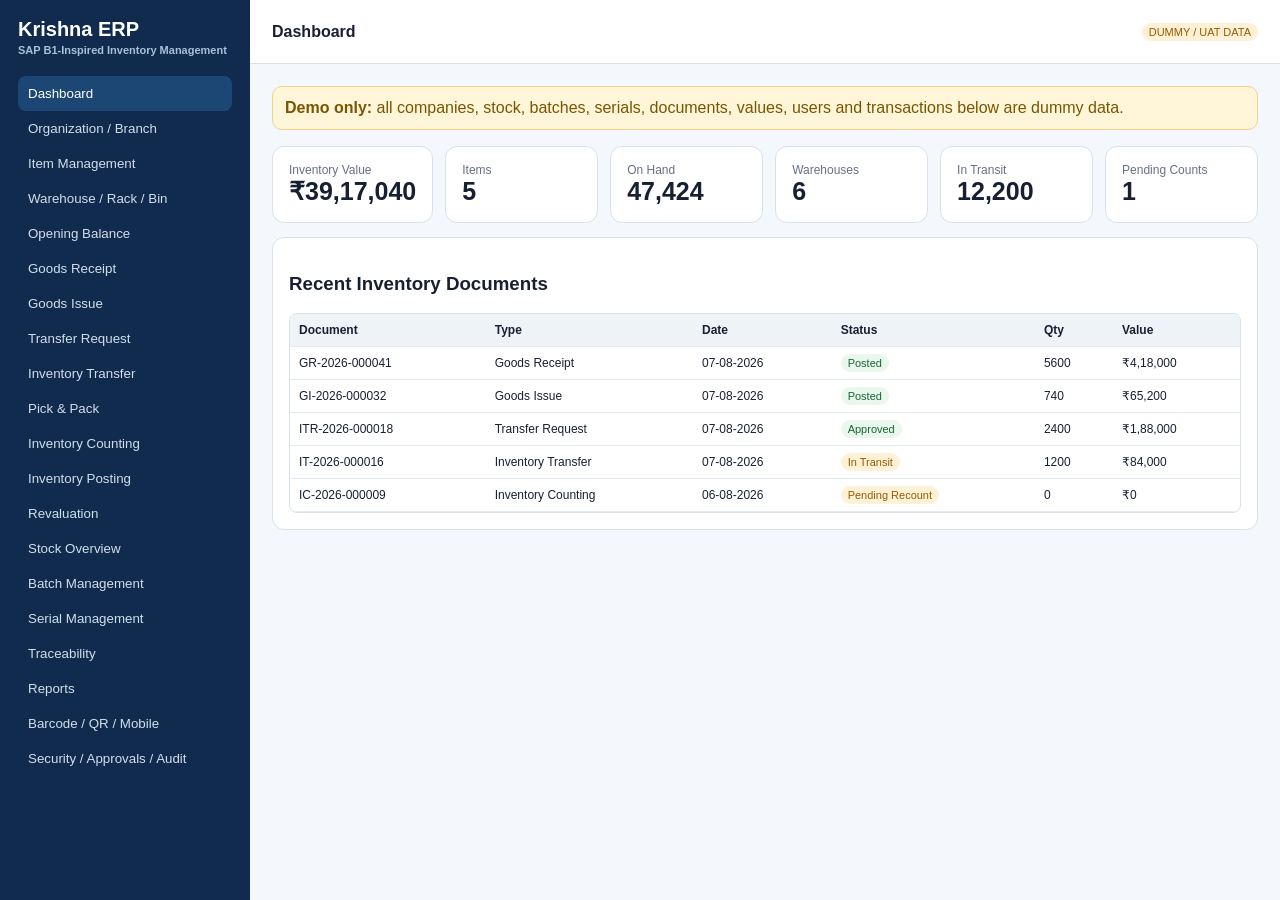
==== index.html @ 085ca4d6 "Add complete dummy inventory management demo" ====
<!doctype html><html lang="en"><head><meta charset="utf-8"><meta name="viewport" content="width=device-width,initial-scale=1"><title>Krishna ERP | Inventory Demo</title><style>body{margin:0;font-family:Segoe UI,Arial;background:#f4f7fb;color:#172033}*{box-sizing:border-box}.app{display:grid;grid-template-columns:250px 1fr;min-height:100vh}.side{background:#102b4d;color:#fff;padding:18px;position:sticky;top:0;height:100vh}.brand{font-size:20px;font-weight:700;margin-bottom:20px}.brand small{display:block;font-size:11px;color:#aac0db;margin-top:3px}.nav button{display:block;width:100%;text-align:left;border:0;background:transparent;color:#d3deeb;padding:10px;border-radius:8px;cursor:pointer}.nav button:hover,.nav button.a{background:#1c4775;color:#fff}.main{min-width:0}.top{height:64px;background:#fff;border-bottom:1px solid #d9e2ec;display:flex;justify-content:space-between;align-items:center;padding:0 22px}.content{padding:22px}.banner{background:#fff6d9;border:1px solid #ecd48b;padding:12px;border-radius:10px;margin-bottom:16px;color:#795500}.grid{display:grid;gap:12px}.k{grid-template-columns:repeat(6,1fr)}.card{background:#fff;border:1px solid #d8e1ec;border-radius:12px;padding:16px}.card b{font-size:25px}.muted{color:#667085;font-size:12px}.two{grid-template-columns:1fr 1fr}.toolbar{display:flex;gap:8px;margin-bottom:12px;flex-wrap:wrap}.btn,input{border:1px solid #ccd7e4;background:#fff;padding:9px 11px;border-radius:8px}.btn{cursor:pointer}.btn.p{background:#245f9d;color:#fff;border-color:#245f9d}table{width:100%;border-collapse:collapse;font-size:12px}th,td{padding:9px;border-bottom:1px solid #e5ebf2;text-align:left}th{background:#eef3f8}.wrap{overflow:auto;border:1px solid #d8e1ec;border-radius:8px}.badge{font-size:11px;padding:3px 7px;border-radius:999px;background:#e9f7ed;color:#166534}.badge.w{background:#fff1d6;color:#9a5a00}.flow{display:flex;gap:7px;align-items:center;flex-wrap:wrap}.flow span{background:#edf3f9;border:1px solid #d6e0ea;padding:7px;border-radius:7px;font-size:12px}.reports{grid-template-columns:repeat(4,1fr)}.toast{display:none;position:fixed;right:18px;bottom:18px;background:#14283f;color:#fff;padding:10px 14px;border-radius:8px}.menu{display:none}@media(max-width:900px){.app{display:block}.side{position:fixed;width:250px;left:-260px;z-index:5;transition:.2s}.side.open{left:0}.menu{display:block}.k{grid-template-columns:repeat(2,1fr)}.two,.reports{grid-template-columns:1fr}.content{padding:12px}}</style></head><body><div class="app"><aside id="side" class="side"><div class="brand">Krishna ERP<small>SAP B1-Inspired Inventory Management</small></div><div id="nav" class="nav"></div></aside><section class="main"><header class="top"><div><button class="btn menu" onclick="side.classList.toggle('open')">☰</button> <strong id="title">Inventory Control Center</strong></div><span class="badge w">DUMMY / UAT DATA</span></header><main class="content"><div class="banner"><b>Demo only:</b> all companies, stock, batches, serials, documents, values, users and transactions below are dummy data.</div><div id="view"></div></main></section></div><div id="toast" class="toast"></div><script>
const D={items:[['RABS0001','ABS Granule Black','RM','KG','Batch',12450,871500],['SPBR0040','EN-5002 Printed Body Red','SFG','PCS','Batch',18500,351500],['SFAT0094','EN-5002 Ready Torch Red','FG','PCS','Serial',9240,1386000],['SGBP0093','EN-5002 Blister Packed Red','FG','PCS','Serial',7160,1288800],['STNR0001','A4 Paper 75 GSM','Stationery','REAM','None',74,19240]],wh:[['BDI-RM','Bidadi RM Warehouse','BDI','RM',182450],['BDI-FG','Bidadi FG Warehouse','BDI','FG',84520],['HLV-RM','Hulivana RM Warehouse','HLV','RM',96300],['TGH-SFG','Taggahalli SFG Warehouse','TGH','SFG',41680],['MDR-FG','Maddur FG Warehouse','MDR','FG',68900],['TRANSIT','Inter-Plant Transit','BDI','TRANSIT',12200]],docs:[['GR-2026-000041','Goods Receipt','07-08-2026','Posted',5600,418000],['GI-2026-000032','Goods Issue','07-08-2026','Posted',740,65200],['ITR-2026-000018','Transfer Request','07-08-2026','Approved',2400,188000],['IT-2026-000016','Inventory Transfer','07-08-2026','In Transit',1200,84000],['IC-2026-000009','Inventory Counting','06-08-2026','Pending Recount',0,0]],batches:[['RABS0001','B-ABS-260801','BDI-RM','A-01-01',5000,'Released'],['RABS0001','B-ABS-260805','BDI-RM','A-01-02',7450,'Released'],['SPBR0040','PB-R-260806','TGH-SFG','S-02-03',18500,'Released']]};
const M=[['dashboard','Dashboard'],['org','Organization / Branch'],['items','Item Management'],['warehouse','Warehouse / Rack / Bin'],['opening','Opening Balance'],['receipt','Goods Receipt'],['issue','Goods Issue'],['itr','Transfer Request'],['transfer','Inventory Transfer'],['pick','Pick & Pack'],['count','Inventory Counting'],['posting','Inventory Posting'],['revalue','Revaluation'],['stock','Stock Overview'],['batch','Batch Management'],['serial','Serial Management'],['trace','Traceability'],['reports','Reports'],['mobile','Barcode / QR / Mobile'],['admin','Security / Approvals / Audit']];let cur='dashboard';
function badge(x){return `<span class="badge ${/Transit|Pending/.test(x)?'w':''}">${x}</span>`}function money(n){return '₹'+Number(n).toLocaleString('en-IN')}function tbl(h,r){return `<div class="wrap"><table><thead><tr>${h.map(x=>`<th>${x}</th>`).join('')}</tr></thead><tbody>${r.map(x=>`<tr>${x.map(y=>`<td>${y}</td>`).join('')}</tr>`).join('')}</tbody></table></div>`}function toast(x){toast=document.getElementById('toast');toast.innerText=x;toast.style.display='block';setTimeout(()=>toast.style.display='none',1800)}function flow(a){return `<div class="flow">${a.map((x,i)=>`${i?'→ ':''}<span>${x}</span>`).join('')}</div>`}
function nav(){nav=document.getElementById('nav');nav.innerHTML=M.map(x=>`<button class="${x[0]==cur?'a':''}" onclick="go('${x[0]}')">${x[1]}</button>`).join('')}function go(x){cur=x;side.classList.remove('open');nav();render()}
function dashboard(){let val=D.items.reduce((a,x)=>a+x[6],0),qty=D.items.reduce((a,x)=>a+x[5],0);return `<div class="grid k">${[['Inventory Value',money(val)],['Items',D.items.length],['On Hand',qty.toLocaleString('en-IN')],['Warehouses',D.wh.length],['In Transit','12,200'],['Pending Counts','1']].map(x=>`<div class="card"><div class="muted">${x[0]}</div><b>${x[1]}</b></div>`).join('')}</div><div class="card" style="margin-top:14px"><h3>Recent Inventory Documents</h3>${tbl(['Document','Type','Date','Status','Qty','Value'],D.docs.map(x=>[x[0],x[1],x[2],badge(x[3]),x[4],money(x[5])]))}</div>`}
function items(){return `<div class="card"><div class="toolbar"><input placeholder="Search item code / name"><button class="btn p" onclick="toast('Dummy item created')">+ New Item</button><button class="btn" onclick="toast('CSV export simulated')">Export</button></div>${tbl(['Code','Item Name','Group','UoM','Tracking','On Hand','Value'],D.items.map(x=>[...x.slice(0,6),money(x[6])]))}</div>`}
function wh(){return `<div class="card">${tbl(['Warehouse','Name','Branch','Type','On Hand'],D.wh)}</div><div class="card" style="margin-top:14px"><h3>Location hierarchy</h3>${flow(['Company','Branch','Warehouse','Zone','Rack','Level','Bin'])}</div>`}
function transaction(name,no){return `<div class="card"><h3>${name} — Dummy Document</h3><div class="toolbar"><input value="${no}" disabled><input value="07-08-2026"><button class="btn">Save Draft</button><button class="btn">Submit</button><button class="btn p" onclick="toast('Posting simulated; no real stock changed')">Post Dummy</button></div>${tbl(['Item','Description','Warehouse','Qty','Tracking'],D.items.slice(0,3).map(x=>[x[0],x[1],'BDI-RM',Math.min(x[5],500),x[4]]))}</div><div class="card" style="margin-top:14px"><h3>Posting control</h3>${flow(['Validate','Approve','Allocate Bin/Batch/Serial','Lock & Recheck','Ledger','Balances','Audit'])}</div>`}
function render(){let name=M.find(x=>x[0]==cur)[1];title.innerText=name;let v='';if(cur=='dashboard')v=dashboard();else if(cur=='items')v=items();else if(cur=='warehouse')v=wh();else if(cur=='org')v=`<div class="card">${tbl(['Code','Branch / Company','Status'],[['GEP-DEMO','Geaan Electronics Demo Pvt Ltd',badge('Active')],['BDI','Bidadi Main Plant',badge('Active')],['HLV','Hulivana Plant',badge('Active')],['TGH','Taggahalli Plant',badge('Active')],['MDR','Maddur New Plant',badge('Active')]])}</div>`;else if(cur=='batch')v=`<div class="card">${tbl(['Item','Batch','Warehouse','Bin','Qty','Status'],D.batches.map(x=>[...x.slice(0,5),badge(x[5])]))}</div>`;else if(cur=='serial')v=`<div class="card">${tbl(['Serial','Item','Warehouse','Bin','Status'],Array.from({length:10},(_,i)=>['EN5002R-'+(26080001+i),'SFAT0094',i<7?'BDI-FG':'MDR-FG','F-01-01',badge('Available')]))}</div>`;else if(cur=='stock')v=dashboard();else if(cur=='trace')v=`<div class="card"><h3>Forward / Reverse Traceability</h3>${flow(['GR-2026-000041','Batch B-ABS-260801','BDI-RM / A-01-01','GI-2026-000032','IT-2026-000016'])}</div>`;else if(cur=='pick')v=`<div class="card"><h3>Barcode picking</h3>${flow(['Scan Bin','Scan Item','Scan Batch/Serial','Enter Qty','Validate','Picked'])}</div>`;else if(cur=='count')v=`<div class="card">${tbl(['Count','Warehouse','System','Counted','Variance','Status'],[['IC-2026-000009','MDR-FG',28120,28096,-24,badge('Pending Recount')],['IC-2026-000008','BDI-RM',48620,48620,0,badge('Completed')]])}</div>`;else if(cur=='reports')v=`<div class="grid reports">${['Inventory Status','Movement','Audit','Valuation','Batch','Serial','Bin Content','Stock Aging','Slow Moving','Low Stock','Transfer','Count Variance'].map(x=>`<div class="card" onclick="toast('${x} opened')"><b style="font-size:15px">${x}</b><div class="muted">Filter • Excel • PDF • Print • Drill-down</div></div>`).join('')}</div>`;else if(cur=='mobile')v=`<div class="card"><h3>Mobile scan flow</h3>${flow(['Scan Bin','Scan Item','Scan Batch/Serial','Qty','Confirm'])}</div>`;else if(cur=='admin')v=`<div class="card">${tbl(['User','Role','Branch','Access'],[['Demo Administrator','SUPER_ADMIN','All','All'],['Bidadi Store User','STORE_USER','BDI','BDI-RM / BDI-FG'],['Management Viewer','VIEWER','All','Read Only']])}</div>`;else {let map={opening:['Opening Balance','OB-2026-000003'],receipt:['Goods Receipt','GR-2026-000042'],issue:['Goods Issue','GI-2026-000033'],itr:['Transfer Request','ITR-2026-000019'],transfer:['Inventory Transfer','IT-2026-000017'],posting:['Inventory Posting','IP-2026-000007'],revalue:['Inventory Revaluation','IR-2026-000005']};v=transaction(...map[cur])}view.innerHTML=v}nav();render();
</script></body></html>
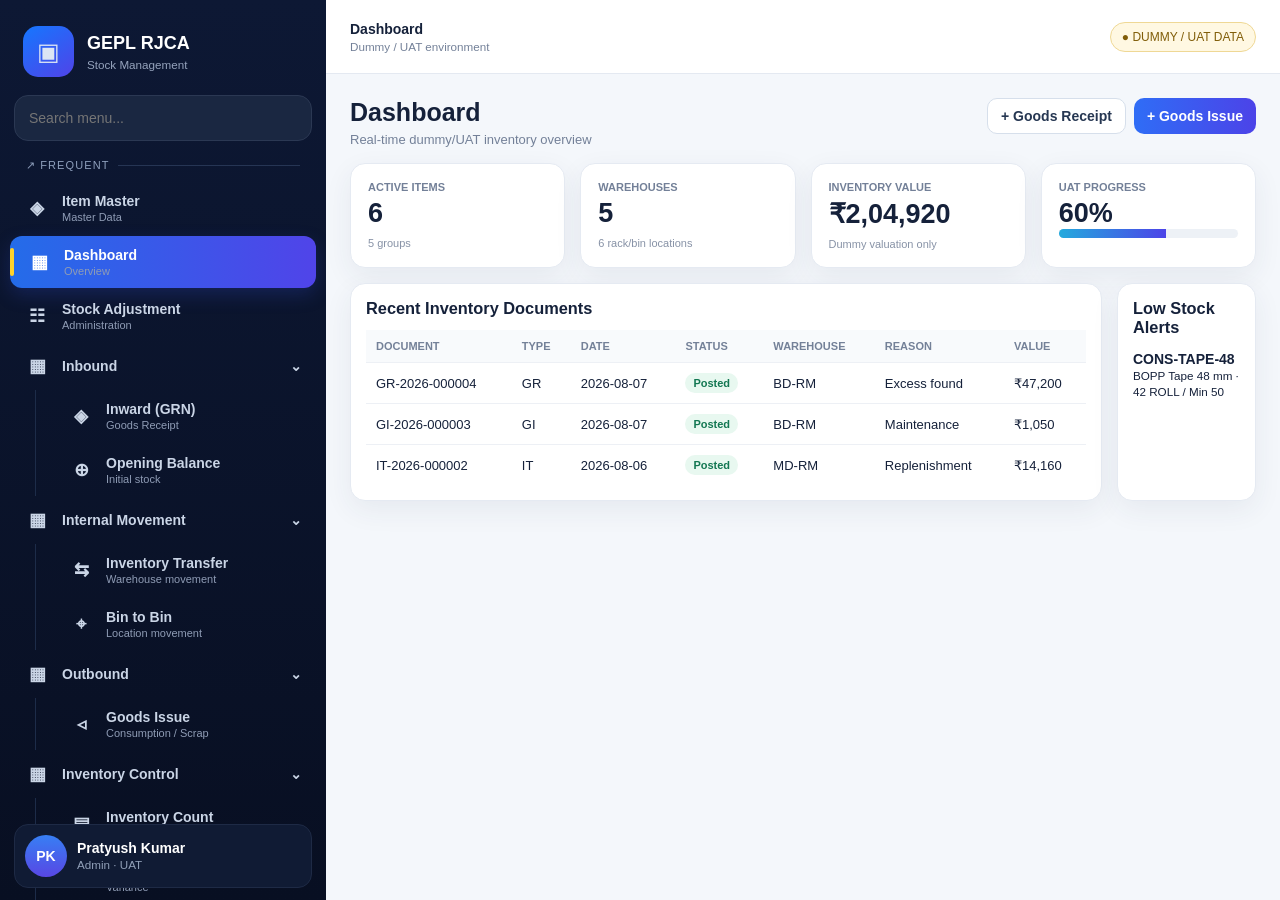
==== commit e8747122: "Build fully interactive GEPL RJCA inventory UAT app" ====
--- a/index.html
+++ b/index.html
@@ -1,11 +1,22 @@
-<!doctype html><html lang="en"><head><meta charset="utf-8"><meta name="viewport" content="width=device-width,initial-scale=1"><title>Krishna ERP | Inventory Demo</title><style>body{margin:0;font-family:Segoe UI,Arial;background:#f4f7fb;color:#172033}*{box-sizing:border-box}.app{display:grid;grid-template-columns:250px 1fr;min-height:100vh}.side{background:#102b4d;color:#fff;padding:18px;position:sticky;top:0;height:100vh}.brand{font-size:20px;font-weight:700;margin-bottom:20px}.brand small{display:block;font-size:11px;color:#aac0db;margin-top:3px}.nav button{display:block;width:100%;text-align:left;border:0;background:transparent;color:#d3deeb;padding:10px;border-radius:8px;cursor:pointer}.nav button:hover,.nav button.a{background:#1c4775;color:#fff}.main{min-width:0}.top{height:64px;background:#fff;border-bottom:1px solid #d9e2ec;display:flex;justify-content:space-between;align-items:center;padding:0 22px}.content{padding:22px}.banner{background:#fff6d9;border:1px solid #ecd48b;padding:12px;border-radius:10px;margin-bottom:16px;color:#795500}.grid{display:grid;gap:12px}.k{grid-template-columns:repeat(6,1fr)}.card{background:#fff;border:1px solid #d8e1ec;border-radius:12px;padding:16px}.card b{font-size:25px}.muted{color:#667085;font-size:12px}.two{grid-template-columns:1fr 1fr}.toolbar{display:flex;gap:8px;margin-bottom:12px;flex-wrap:wrap}.btn,input{border:1px solid #ccd7e4;background:#fff;padding:9px 11px;border-radius:8px}.btn{cursor:pointer}.btn.p{background:#245f9d;color:#fff;border-color:#245f9d}table{width:100%;border-collapse:collapse;font-size:12px}th,td{padding:9px;border-bottom:1px solid #e5ebf2;text-align:left}th{background:#eef3f8}.wrap{overflow:auto;border:1px solid #d8e1ec;border-radius:8px}.badge{font-size:11px;padding:3px 7px;border-radius:999px;background:#e9f7ed;color:#166534}.badge.w{background:#fff1d6;color:#9a5a00}.flow{display:flex;gap:7px;align-items:center;flex-wrap:wrap}.flow span{background:#edf3f9;border:1px solid #d6e0ea;padding:7px;border-radius:7px;font-size:12px}.reports{grid-template-columns:repeat(4,1fr)}.toast{display:none;position:fixed;right:18px;bottom:18px;background:#14283f;color:#fff;padding:10px 14px;border-radius:8px}.menu{display:none}@media(max-width:900px){.app{display:block}.side{position:fixed;width:250px;left:-260px;z-index:5;transition:.2s}.side.open{left:0}.menu{display:block}.k{grid-template-columns:repeat(2,1fr)}.two,.reports{grid-template-columns:1fr}.content{padding:12px}}</style></head><body><div class="app"><aside id="side" class="side"><div class="brand">Krishna ERP<small>SAP B1-Inspired Inventory Management</small></div><div id="nav" class="nav"></div></aside><section class="main"><header class="top"><div><button class="btn menu" onclick="side.classList.toggle('open')">☰</button> <strong id="title">Inventory Control Center</strong></div><span class="badge w">DUMMY / UAT DATA</span></header><main class="content"><div class="banner"><b>Demo only:</b> all companies, stock, batches, serials, documents, values, users and transactions below are dummy data.</div><div id="view"></div></main></section></div><div id="toast" class="toast"></div><script>
-const D={items:[['RABS0001','ABS Granule Black','RM','KG','Batch',12450,871500],['SPBR0040','EN-5002 Printed Body Red','SFG','PCS','Batch',18500,351500],['SFAT0094','EN-5002 Ready Torch Red','FG','PCS','Serial',9240,1386000],['SGBP0093','EN-5002 Blister Packed Red','FG','PCS','Serial',7160,1288800],['STNR0001','A4 Paper 75 GSM','Stationery','REAM','None',74,19240]],wh:[['BDI-RM','Bidadi RM Warehouse','BDI','RM',182450],['BDI-FG','Bidadi FG Warehouse','BDI','FG',84520],['HLV-RM','Hulivana RM Warehouse','HLV','RM',96300],['TGH-SFG','Taggahalli SFG Warehouse','TGH','SFG',41680],['MDR-FG','Maddur FG Warehouse','MDR','FG',68900],['TRANSIT','Inter-Plant Transit','BDI','TRANSIT',12200]],docs:[['GR-2026-000041','Goods Receipt','07-08-2026','Posted',5600,418000],['GI-2026-000032','Goods Issue','07-08-2026','Posted',740,65200],['ITR-2026-000018','Transfer Request','07-08-2026','Approved',2400,188000],['IT-2026-000016','Inventory Transfer','07-08-2026','In Transit',1200,84000],['IC-2026-000009','Inventory Counting','06-08-2026','Pending Recount',0,0]],batches:[['RABS0001','B-ABS-260801','BDI-RM','A-01-01',5000,'Released'],['RABS0001','B-ABS-260805','BDI-RM','A-01-02',7450,'Released'],['SPBR0040','PB-R-260806','TGH-SFG','S-02-03',18500,'Released']]};
-const M=[['dashboard','Dashboard'],['org','Organization / Branch'],['items','Item Management'],['warehouse','Warehouse / Rack / Bin'],['opening','Opening Balance'],['receipt','Goods Receipt'],['issue','Goods Issue'],['itr','Transfer Request'],['transfer','Inventory Transfer'],['pick','Pick & Pack'],['count','Inventory Counting'],['posting','Inventory Posting'],['revalue','Revaluation'],['stock','Stock Overview'],['batch','Batch Management'],['serial','Serial Management'],['trace','Traceability'],['reports','Reports'],['mobile','Barcode / QR / Mobile'],['admin','Security / Approvals / Audit']];let cur='dashboard';
-function badge(x){return `<span class="badge ${/Transit|Pending/.test(x)?'w':''}">${x}</span>`}function money(n){return '₹'+Number(n).toLocaleString('en-IN')}function tbl(h,r){return `<div class="wrap"><table><thead><tr>${h.map(x=>`<th>${x}</th>`).join('')}</tr></thead><tbody>${r.map(x=>`<tr>${x.map(y=>`<td>${y}</td>`).join('')}</tr>`).join('')}</tbody></table></div>`}function toast(x){toast=document.getElementById('toast');toast.innerText=x;toast.style.display='block';setTimeout(()=>toast.style.display='none',1800)}function flow(a){return `<div class="flow">${a.map((x,i)=>`${i?'→ ':''}<span>${x}</span>`).join('')}</div>`}
-function nav(){nav=document.getElementById('nav');nav.innerHTML=M.map(x=>`<button class="${x[0]==cur?'a':''}" onclick="go('${x[0]}')">${x[1]}</button>`).join('')}function go(x){cur=x;side.classList.remove('open');nav();render()}
-function dashboard(){let val=D.items.reduce((a,x)=>a+x[6],0),qty=D.items.reduce((a,x)=>a+x[5],0);return `<div class="grid k">${[['Inventory Value',money(val)],['Items',D.items.length],['On Hand',qty.toLocaleString('en-IN')],['Warehouses',D.wh.length],['In Transit','12,200'],['Pending Counts','1']].map(x=>`<div class="card"><div class="muted">${x[0]}</div><b>${x[1]}</b></div>`).join('')}</div><div class="card" style="margin-top:14px"><h3>Recent Inventory Documents</h3>${tbl(['Document','Type','Date','Status','Qty','Value'],D.docs.map(x=>[x[0],x[1],x[2],badge(x[3]),x[4],money(x[5])]))}</div>`}
-function items(){return `<div class="card"><div class="toolbar"><input placeholder="Search item code / name"><button class="btn p" onclick="toast('Dummy item created')">+ New Item</button><button class="btn" onclick="toast('CSV export simulated')">Export</button></div>${tbl(['Code','Item Name','Group','UoM','Tracking','On Hand','Value'],D.items.map(x=>[...x.slice(0,6),money(x[6])]))}</div>`}
-function wh(){return `<div class="card">${tbl(['Warehouse','Name','Branch','Type','On Hand'],D.wh)}</div><div class="card" style="margin-top:14px"><h3>Location hierarchy</h3>${flow(['Company','Branch','Warehouse','Zone','Rack','Level','Bin'])}</div>`}
-function transaction(name,no){return `<div class="card"><h3>${name} — Dummy Document</h3><div class="toolbar"><input value="${no}" disabled><input value="07-08-2026"><button class="btn">Save Draft</button><button class="btn">Submit</button><button class="btn p" onclick="toast('Posting simulated; no real stock changed')">Post Dummy</button></div>${tbl(['Item','Description','Warehouse','Qty','Tracking'],D.items.slice(0,3).map(x=>[x[0],x[1],'BDI-RM',Math.min(x[5],500),x[4]]))}</div><div class="card" style="margin-top:14px"><h3>Posting control</h3>${flow(['Validate','Approve','Allocate Bin/Batch/Serial','Lock & Recheck','Ledger','Balances','Audit'])}</div>`}
-function render(){let name=M.find(x=>x[0]==cur)[1];title.innerText=name;let v='';if(cur=='dashboard')v=dashboard();else if(cur=='items')v=items();else if(cur=='warehouse')v=wh();else if(cur=='org')v=`<div class="card">${tbl(['Code','Branch / Company','Status'],[['GEP-DEMO','Geaan Electronics Demo Pvt Ltd',badge('Active')],['BDI','Bidadi Main Plant',badge('Active')],['HLV','Hulivana Plant',badge('Active')],['TGH','Taggahalli Plant',badge('Active')],['MDR','Maddur New Plant',badge('Active')]])}</div>`;else if(cur=='batch')v=`<div class="card">${tbl(['Item','Batch','Warehouse','Bin','Qty','Status'],D.batches.map(x=>[...x.slice(0,5),badge(x[5])]))}</div>`;else if(cur=='serial')v=`<div class="card">${tbl(['Serial','Item','Warehouse','Bin','Status'],Array.from({length:10},(_,i)=>['EN5002R-'+(26080001+i),'SFAT0094',i<7?'BDI-FG':'MDR-FG','F-01-01',badge('Available')]))}</div>`;else if(cur=='stock')v=dashboard();else if(cur=='trace')v=`<div class="card"><h3>Forward / Reverse Traceability</h3>${flow(['GR-2026-000041','Batch B-ABS-260801','BDI-RM / A-01-01','GI-2026-000032','IT-2026-000016'])}</div>`;else if(cur=='pick')v=`<div class="card"><h3>Barcode picking</h3>${flow(['Scan Bin','Scan Item','Scan Batch/Serial','Enter Qty','Validate','Picked'])}</div>`;else if(cur=='count')v=`<div class="card">${tbl(['Count','Warehouse','System','Counted','Variance','Status'],[['IC-2026-000009','MDR-FG',28120,28096,-24,badge('Pending Recount')],['IC-2026-000008','BDI-RM',48620,48620,0,badge('Completed')]])}</div>`;else if(cur=='reports')v=`<div class="grid reports">${['Inventory Status','Movement','Audit','Valuation','Batch','Serial','Bin Content','Stock Aging','Slow Moving','Low Stock','Transfer','Count Variance'].map(x=>`<div class="card" onclick="toast('${x} opened')"><b style="font-size:15px">${x}</b><div class="muted">Filter • Excel • PDF • Print • Drill-down</div></div>`).join('')}</div>`;else if(cur=='mobile')v=`<div class="card"><h3>Mobile scan flow</h3>${flow(['Scan Bin','Scan Item','Scan Batch/Serial','Qty','Confirm'])}</div>`;else if(cur=='admin')v=`<div class="card">${tbl(['User','Role','Branch','Access'],[['Demo Administrator','SUPER_ADMIN','All','All'],['Bidadi Store User','STORE_USER','BDI','BDI-RM / BDI-FG'],['Management Viewer','VIEWER','All','Read Only']])}</div>`;else {let map={opening:['Opening Balance','OB-2026-000003'],receipt:['Goods Receipt','GR-2026-000042'],issue:['Goods Issue','GI-2026-000033'],itr:['Transfer Request','ITR-2026-000019'],transfer:['Inventory Transfer','IT-2026-000017'],posting:['Inventory Posting','IP-2026-000007'],revalue:['Inventory Revaluation','IR-2026-000005']};v=transaction(...map[cur])}view.innerHTML=v}nav();render();
+<!doctype html><html><head><meta charset="utf-8"><meta name="viewport" content="width=device-width,initial-scale=1"><title>GEPL RJCA Inventory UAT</title><style>
+:root{--n:#0c1630;--n2:#121f3f;--b:#2f6df6;--i:#4c43e8;--bg:#f4f7fb;--line:#e4e9f1;--mut:#738098;--ink:#15213a}*{box-sizing:border-box}body{margin:0;font:14px Inter,Segoe UI,Arial;background:var(--bg);color:var(--ink)}button,input,select{font:inherit}.app{display:grid;grid-template-columns:326px 1fr;min-height:100vh}.side{height:100vh;position:sticky;top:0;background:linear-gradient(#0d1834,#080f22);color:#dce5f4;display:flex;flex-direction:column;overflow:hidden}.brand{display:flex;gap:13px;align-items:center;padding:26px 23px 18px}.logo{width:51px;height:51px;border-radius:15px;background:linear-gradient(145deg,#1577ff,#5043e8);display:grid;place-items:center;font-size:24px}.brand b{font-size:18px;color:#fff}.brand small{display:block;color:#95a3bc;margin-top:4px}.search{padding:0 14px 10px}.search input{width:100%;padding:14px;border-radius:14px;border:1px solid #2b3853;background:#1a2741;color:#fff;outline:0}.scroll{overflow:auto;padding:0 10px 96px}.st{font-size:11px;letter-spacing:.1em;text-transform:uppercase;color:#8fa0bd;padding:8px 16px;display:flex;gap:8px;align-items:center}.st:after{content:"";height:1px;background:#263554;flex:1}.nav,.gh{border:0;background:transparent;color:#cad5e6;width:100%;display:flex;align-items:center;gap:12px;padding:11px 14px;border-radius:12px;text-align:left;font-weight:700;margin:2px 0}.nav:hover,.gh:hover{background:#142443;color:#fff}.nav .ic,.gh .ic{width:26px;text-align:center;font-size:18px}.nav small{display:block;font-size:11px;color:#8f9cb5;font-weight:500;margin-top:2px}.nav.on{color:#fff;background:linear-gradient(90deg,#246ce9,#5044e9);box-shadow:0 7px 18px #263ca355}.nav.on:before{content:"";width:4px;height:28px;background:#ffd32a;border-radius:4px;margin-left:-14px}.gh .ch{margin-left:auto}.sub{margin-left:25px;padding-left:18px;border-left:1px solid #1d2c49}.sub.hide{display:none}.user{position:absolute;bottom:12px;left:14px;right:14px;background:#101b34;border:1px solid #1e2a45;border-radius:14px;padding:10px;display:flex;gap:10px;align-items:center}.av{width:42px;height:42px;border-radius:50%;display:grid;place-items:center;background:linear-gradient(#377ff4,#5847e4);color:#fff;font-weight:800}.user b{display:block;color:#fff}.user small{color:#91a0b8}.main{min-width:0}.top{height:74px;background:#fff;border-bottom:1px solid var(--line);display:flex;align-items:center;padding:0 24px;position:sticky;top:0;z-index:10}.crumb{font-weight:800}.crumb small{display:block;color:var(--mut);font-weight:500;margin-top:3px}.tag{margin-left:auto;border:1px solid #efd895;background:#fff8e2;color:#805d08;border-radius:999px;padding:7px 11px;font-size:12px}.ham{display:none;margin-right:10px}.page{padding:24px;max-width:1550px;margin:auto}.head{display:flex;align-items:flex-start;gap:12px;margin-bottom:16px}.head h2{margin:0;font-size:25px}.head p{margin:5px 0 0;color:var(--mut);font-size:13px}.acts{margin-left:auto;display:flex;gap:8px;flex-wrap:wrap}.btn{border:1px solid #d6dfeb;background:#fff;color:#263752;border-radius:10px;padding:9px 13px;font-weight:700;cursor:pointer}.btn.p{border:0;color:#fff;background:linear-gradient(90deg,var(--b),var(--i))}.btn.bad{color:#a73535;background:#fff3f3;border-color:#f0c4c4}.grid{display:grid;gap:15px}.kpis{grid-template-columns:repeat(4,1fr)}.two{grid-template-columns:1.4fr 1fr}.card{background:#fff;border:1px solid #e5eaf2;border-radius:15px;box-shadow:0 9px 28px #25375412}.kpi{padding:17px}.lab{color:var(--mut);font-size:11px;font-weight:800}.val{font-size:27px;font-weight:900;margin-top:5px}.foot{color:#8792a6;font-size:11px;margin-top:8px}.ct{padding:15px}.ct h3{margin:0 0 12px}.bar{height:9px;background:#edf1f6;border-radius:99px;overflow:hidden}.bar i{display:block;height:100%;background:linear-gradient(90deg,#24aadd,#4c44e8)}.tb{overflow:auto}.tb table{width:100%;min-width:720px;border-collapse:collapse}.tb th{background:#f8fafc;color:#748198;font-size:11px;text-transform:uppercase;text-align:left;padding:10px}.tb td{border-top:1px solid #edf0f5;padding:10px;font-size:13px}.badge{display:inline-block;padding:4px 8px;border-radius:999px;font-size:11px;font-weight:800;background:#edf2f8;color:#53617a}.g{background:#e8f8f0;color:#137752}.r{background:#ffeded;color:#b63c3c}.a{background:#fff4d8;color:#8b650d}.toolbar{display:flex;gap:8px;flex-wrap:wrap;margin-bottom:12px}.toolbar input,.toolbar select,.fld input,.fld select{border:1px solid #d8e0eb;border-radius:9px;padding:9px 10px;background:#fff;outline:0}.toolbar .grow{flex:1;min-width:220px}.modalbg{position:fixed;inset:0;background:#050b18aa;z-index:50;display:grid;place-items:center;padding:18px}.modal{width:min(870px,100%);max-height:92vh;overflow:auto;background:#fff;border-radius:17px}.mh,.mf{display:flex;align-items:center;padding:16px 18px;border-bottom:1px solid var(--line)}.mh h3{margin:0}.mh button{margin-left:auto}.mb{padding:18px}.mf{border-top:1px solid var(--line);border-bottom:0;justify-content:flex-end;gap:8px}.fg{display:grid;grid-template-columns:1fr 1fr;gap:12px}.fld{display:flex;flex-direction:column;gap:5px}.fld.full{grid-column:1/-1}.fld label{font-size:12px;font-weight:800;color:#526078}.lines{margin-top:14px}.ln{display:grid;grid-template-columns:2fr 1fr 1fr 1fr auto;gap:7px;margin:7px 0}.ln input,.ln select{width:100%;border:1px solid #d8e0eb;border-radius:8px;padding:8px}.notice{background:#f4f7ff;border:1px solid #dbe5ff;color:#435f94;border-radius:10px;padding:10px;margin-bottom:12px;font-size:12px}.toast{position:fixed;right:18px;top:86px;background:#14233e;color:#fff;padding:10px 13px;border-radius:10px;z-index:80;display:none}.mono{font-family:ui-monospace,monospace}.pos{color:#087b54;font-weight:800}.neg{color:#c24040;font-weight:800}.empty{text-align:center;color:var(--mut);padding:30px}.overlay{display:none}@media(max-width:850px){.app{display:block}.side{position:fixed;left:-330px;width:310px;z-index:40;transition:.2s}.side.open{left:0}.overlay.show{display:block;position:fixed;inset:0;background:#0006;z-index:35}.ham{display:inline-block}.page{padding:16px 12px}.kpis,.two{grid-template-columns:1fr}.head{flex-wrap:wrap}.acts{margin-left:0;width:100%}.fg{grid-template-columns:1fr}.fld.full{grid-column:auto}.ln{grid-template-columns:1fr 1fr}.ln>*:first-child{grid-column:1/-1}}
+</style></head><body><div id="ov" class="overlay"></div><div class="app"><aside id="side" class="side"><div class="brand"><div class="logo">▣</div><div><b>GEPL RJCA</b><small>Stock Management</small></div></div><div class="search"><input id="ms" placeholder="Search menu..."></div><div id="nav" class="scroll"></div><div class="user"><div class="av">PK</div><div><b>Pratyush Kumar</b><small>Admin · UAT</small></div></div></aside><main class="main"><div class="top"><button id="ham" class="btn ham">☰</button><div id="crumb" class="crumb"></div><span class="tag">● DUMMY / UAT DATA</span></div><div id="page" class="page"></div></main></div><div id="mr"></div><div id="toast" class="toast"></div><script>
+const $=s=>document.querySelector(s),$$=s=>[...document.querySelectorAll(s)],K='gepl_ims_compact_v4',clone=x=>JSON.parse(JSON.stringify(x)),id=p=>p+'-'+Date.now().toString(36),fmt=n=>Number(n||0).toLocaleString('en-IN',{maximumFractionDigits:2}),cash=n=>'₹'+Number(n||0).toLocaleString('en-IN',{maximumFractionDigits:2}),day=()=>new Date().toISOString().slice(0,10);
+const seed={seq:{GR:4,GI:3,IT:2,IC:1,IP:1},items:[['I1','RM-ABS-BLK','ABS Granule Black','Raw Material','KG','BATCH',100],['I2','RM-PCB-001','PCB Assembly EN-5002','Raw Material','PCS','BATCH',250],['I3','SFG-BODY-RED','EN-5002 Body Red','Semi Finished','PCS','NONE',300],['I4','FG-TORCH-RED','EN-5002 Ready Torch Red','Finished Goods','PCS','SERIAL',200],['I5','PACK-BLISTER','EN-5002 Blister Pack Red','Packing Material','PCS','NONE',500],['I6','CONS-TAPE-48','BOPP Tape 48 mm','Consumable','ROLL','NONE',50]],wh:[['W1','BD-RM','Bidadi RM Warehouse','Bidadi'],['W2','BD-FG','Bidadi FG Warehouse','Bidadi'],['W3','MD-RM','Maddur RM Warehouse','Maddur'],['W4','TG-SFG','Taggahalli SFG Warehouse','Taggahalli'],['W5','HL-WIP','Hulivana WIP Warehouse','Hulivana']],bins:[['B1','W1','BD-RM-A-R01-L1-B01'],['B2','W1','BD-RM-A-R01-L1-B02'],['B3','W2','BD-FG-FG-R01-L1-B01'],['B4','W3','MD-RM-A-R01-L1-B01'],['B5','W4','TG-SFG-SFG-R01-L1-B01'],['B6','W5','HL-WIP-WIP-R01-L1-B01']],stock:[['I1','W1','B1',420,118],['I1','W3','B4',180,120],['I2','W1','B2',640,68],['I3','W4','B5',780,21.5],['I4','W2','B3',360,182],['I5','W1','B2',1200,4.7],['I6','W1','B1',42,55]],docs:[['GR-2026-000004','GR','2026-08-07','Posted','W1','Excess found',47200],['GI-2026-000003','GI','2026-08-07','Posted','W1','Maintenance',1050],['IT-2026-000002','IT','2026-08-06','Posted','W3','Replenishment',14160]],ledger:[['2026-08-07T09:20:00','GR-2026-000004','GR','I1','W1','B1',400,118],['2026-08-07T11:10:00','GI-2026-000003','GI','I6','W1','B1',-5,55]],counts:[],audit:[['2026-08-07T11:10:00','POST','Goods Issue','GI-2026-000003','Pratyush Kumar'],['2026-08-07T09:20:00','POST','Goods Receipt','GR-2026-000004','Pratyush Kumar']],uat:Array.from({length:100},(_,i)=>['UAT-'+String(i+1).padStart(3,'0'),['Item','Bin','Opening','GR','GI','Transfer','Batch','Serial','Count','Posting'][i%10],i<60?'Pass':i<66?'Fail':'Not Run'])};
+let d=JSON.parse(localStorage.getItem(K)||'null')||clone(seed),route=location.hash.slice(1)||'dash';const save=()=>localStorage.setItem(K,JSON.stringify(d)),it=x=>{let a=d.items.find(i=>i[0]==x);return a||[x,x,'Unknown','','','','']},wh=x=>{let a=d.wh.find(w=>w[0]==x);return a||[x,x,'Unknown','']},bn=x=>{let a=d.bins.find(b=>b[0]==x);return a||[x,'',x||'—']},qty=(i,w,b)=>d.stock.filter(s=>(!i||s[0]==i)&&(!w||s[1]==w)&&(!b||s[2]==b)).reduce((a,s)=>a+s[3],0),value=()=>d.stock.reduce((a,s)=>a+s[3]*s[4],0);
+const N=[['Frequent',1,[['items','◈','Item Master','Master Data'],['dash','▦','Dashboard','Overview'],['adjust','☷','Stock Adjustment','Administration']]],['Inbound',0,[['gr','◈','Inward (GRN)','Goods Receipt'],['opening','⊕','Opening Balance','Initial stock']]],['Internal Movement',0,[['transfer','⇆','Inventory Transfer','Warehouse movement'],['bin','⌖','Bin to Bin','Location movement']]],['Outbound',0,[['gi','◃','Goods Issue','Consumption / Scrap']]],['Inventory Control',0,[['count','▤','Inventory Count','Physical stock'],['posting','✓','Inventory Posting','Variance']]],['Tracking',0,[['stock','▤','Stock Overview','On hand'],['ledger','≡','Stock Ledger','Audit trail']]],['Master Data',0,[['warehouse','▣','Warehouse / Rack / Bin','Locations'],['items','◈','Item Master','Items']]],['Reports',0,[['reports','⌁','Reports','Operational'],['uat','✓','100 UAT Register','Go-live gate']]],['Administration',0,[['audit','◌','Audit Trail','User actions'],['settings','⚙','Settings','Demo controls']]]];
+function nav(){let h='';N.forEach((g,n)=>{if(g[1]){h+=`<div class="st">↗ ${g[0]}</div>`+g[2].map(ni).join('')}else h+=`<button class="gh" data-g="${n}"><span class="ic">▦</span>${g[0]}<span class="ch">⌄</span></button><div class="sub" data-s="${n}">${g[2].map(ni).join('')}</div>`});$('#nav').innerHTML=h;$$('.nav').forEach(b=>b.onclick=()=>go(b.dataset.r));$$('.gh').forEach(b=>b.onclick=()=>document.querySelector(`[data-s="${b.dataset.g}"]`).classList.toggle('hide'))}function ni(x){return `<button class="nav ${route==x[0]?'on':''}" data-r="${x[0]}" data-q="${(x[2]+' '+x[3]).toLowerCase()}"><span class="ic">${x[1]}</span><span><b>${x[2]}</b><small>${x[3]}</small></span></button>`}function go(r){route=r;location.hash=r;side.classList.remove('open');ov.classList.remove('show');nav();render()}window.onhashchange=()=>{route=location.hash.slice(1)||'dash';nav();render()};
+function toast(t){let x=$('#toast');x.textContent=t;x.style.display='block';setTimeout(()=>x.style.display='none',2200)}function bd(s){return `<span class="badge ${/Posted|Pass/.test(s)?'g':/Fail/.test(s)?'r':'a'}">${s}</span>`}function table(h,r){return `<div class="tb"><table><thead><tr>${h.map(x=>`<th>${x}</th>`).join('')}</tr></thead><tbody>${r.map(x=>`<tr>${x.map(y=>`<td>${y}</td>`).join('')}</tr>`).join('')}</tbody></table></div>`}function head(t,s,a=''){return `<div class="head"><div><h2>${t}</h2><p>${s}</p></div><div class="acts">${a}</div></div>`}function opts(a,sel=''){return a.map(x=>`<option value="${x[0]}" ${sel==x[0]?'selected':''}>${x[1]} — ${x[2]}</option>`).join('')}
+function modal(t,b,ok,fn){mr.innerHTML=`<div class="modalbg"><div class="modal"><div class="mh"><h3>${t}</h3><button id="mx" class="btn">×</button></div><div class="mb">${b}</div><div class="mf"><button id="mc" class="btn">Cancel</button><button id="mok" class="btn p">${ok}</button></div></div></div>`;mx.onclick=mc.onclick=()=>mr.innerHTML='';mok.onclick=fn}function stockMove(i,w,b,q,c){let s=d.stock.find(x=>x[0]==i&&x[1]==w&&x[2]==b);if(!s){s=[i,w,b,0,c];d.stock.push(s)}if(s[3]+q<0)throw Error('Insufficient stock. Available '+fmt(s[3]));s[3]+=q;if(q>0&&c)s[4]=c}function no(t){d.seq[t]=(d.seq[t]||0)+1;return `${t}-2026-${String(d.seq[t]).padStart(6,'0')}`}function audit(a,e,r){d.audit.unshift([new Date().toISOString(),a,e,r,'Pratyush Kumar'])}
+function dash(){let low=d.items.filter(i=>qty(i[0])<i[6]),pass=d.uat.filter(u=>u[2]=='Pass').length;return head('Dashboard','Real-time dummy/UAT inventory overview','<button class="btn" id="qgr">+ Goods Receipt</button><button class="btn p" id="qgi">+ Goods Issue</button>')+`<div class="grid kpis"><div class="card kpi"><div class="lab">ACTIVE ITEMS</div><div class="val">${d.items.length}</div><div class="foot">${new Set(d.items.map(i=>i[3])).size} groups</div></div><div class="card kpi"><div class="lab">WAREHOUSES</div><div class="val">${d.wh.length}</div><div class="foot">${d.bins.length} rack/bin locations</div></div><div class="card kpi"><div class="lab">INVENTORY VALUE</div><div class="val">${cash(value())}</div><div class="foot">Dummy valuation only</div></div><div class="card kpi"><div class="lab">UAT PROGRESS</div><div class="val">${pass}%</div><div class="bar"><i style="width:${pass}%"></i></div></div></div><div class="grid two" style="margin-top:15px"><div class="card ct"><h3>Recent Inventory Documents</h3>${table(['Document','Type','Date','Status','Warehouse','Reason','Value'],d.docs.slice(0,8).map(x=>[x[0],x[1],x[2],bd(x[3]),wh(x[4])[1],x[5],cash(x[6])]))}</div><div class="card ct"><h3>Low Stock Alerts</h3>${low.length?low.map(i=>`<p><b>${i[1]}</b><br><small>${i[2]} · ${fmt(qty(i[0]))} ${i[4]} / Min ${i[6]}</small></p>`).join(''):'<div class="empty">No alerts</div>'}</div></div>`}
+function items(){return head('Item Master','Create and maintain inventory items.','<button class="btn" id="iex">Export CSV</button><button class="btn p" id="inew">+ New Item</button>')+`<div class="card ct"><div class="toolbar"><input id="is" class="grow" placeholder="Search item..."></div>${table(['Code','Item Name','Group','UoM','Tracking','On Hand','Min',''],d.items.map(i=>[`<b class="mono">${i[1]}</b>`,i[2],i[3],i[4],bd(i[5]),fmt(qty(i[0])),i[6],`<button class="btn edit" data-i="${i[0]}">Edit</button>`]))}</div>`}function itemForm(i){let a=i?d.items.find(x=>x[0]==i):null;modal(a?'Edit Item':'New Item',`<div class="fg"><div class="fld"><label>Item Code</label><input id="fc" value="${a?a[1]:''}"></div><div class="fld"><label>Item Name</label><input id="fn" value="${a?a[2]:''}"></div><div class="fld"><label>Group</label><select id="fg"><option>Raw Material</option><option>Semi Finished</option><option>Finished Goods</option><option>Packing Material</option><option>Consumable</option></select></div><div class="fld"><label>UoM</label><select id="fu"><option>PCS</option><option>KG</option><option>ROLL</option><option>BOX</option></select></div><div class="fld"><label>Tracking</label><select id="ft"><option>NONE</option><option>BATCH</option><option>SERIAL</option></select></div><div class="fld"><label>Minimum Qty</label><input id="fm" type="number" value="${a?a[6]:0}"></div></div>`,'Save',()=>{let c=fc.value.trim().toUpperCase(),n=fn.value.trim();if(!c||!n)return toast('Code and name required');if(d.items.some(x=>x[1]==c&&x[0]!=i))return toast('Duplicate item code blocked');if(a){a[1]=c;a[2]=n;a[3]=fg.value;a[4]=fu.value;a[5]=ft.value;a[6]=+fm.value}else d.items.unshift([id('I'),c,n,fg.value,fu.value,ft.value,+fm.value]);audit(a?'UPDATE':'CREATE','Item',c);save();mr.innerHTML='';toast('Item saved');render()})}
+function warehouse(){return head('Warehouse / Rack / Bin','Branch → Warehouse → Rack → Level → Bin','<button id="bnew" class="btn p">+ New Bin</button>')+`<div class="card ct">${table(['Branch','Warehouse','Name','Bins','Stock Value'],d.wh.map(w=>[w[3],`<b>${w[1]}</b>`,w[2],d.bins.filter(b=>b[1]==w[0]).length,cash(d.stock.filter(s=>s[1]==w[0]).reduce((a,s)=>a+s[3]*s[4],0))]))}<h3 style="margin-top:18px">Rack / Bin Locations</h3>${table(['Warehouse','Bin Code'],d.bins.map(b=>[wh(b[1])[1],`<span class="mono">${b[2]}</span>`]))}</div>`}function newBin(){modal('New Rack / Bin',`<div class="fg"><div class="fld full"><label>Warehouse</label><select id="bw">${opts(d.wh)}</select></div><div class="fld"><label>Zone</label><input id="bz" value="A"></div><div class="fld"><label>Rack</label><input id="br" value="R01"></div><div class="fld"><label>Level</label><input id="bl" value="L1"></div><div class="fld"><label>Bin</label><input id="bb" value="B01"></div></div>`,'Create',()=>{let c=[wh(bw.value)[1],bz.value,br.value,bl.value,bb.value].join('-').toUpperCase();if(d.bins.some(x=>x[2]==c))return toast('Duplicate bin blocked');d.bins.push([id('B'),bw.value,c]);audit('CREATE','Bin',c);save();mr.innerHTML='';toast('Bin created');render()})}
+function tx(type,title,incoming){return head(title,incoming?'Controlled receipt that increases stock.':'Controlled issue that decreases stock.','<button id="tnew" class="btn p">+ New '+title+'</button>')+`<div class="card ct">${table(['Document','Date','Status','Warehouse','Reason','Value'],d.docs.filter(x=>x[1]==type).map(x=>[`<b class="mono">${x[0]}</b>`,x[2],bd(x[3]),wh(x[4])[1],x[5],cash(x[6])]))}</div>`}function txForm(type){let incoming=type!='GI',title=type=='GR'?'Goods Receipt':type=='GI'?'Goods Issue':'Opening Balance';modal('Post '+title,`<div class="notice">${incoming?'Stock will increase.':'Negative stock is blocked.'} Posted demo documents are not directly edited.</div><div class="fg"><div class="fld"><label>Date</label><input id="td" type="date" value="${day()}"></div><div class="fld"><label>Warehouse</label><select id="tw">${opts(d.wh)}</select></div><div class="fld full"><label>Reason</label><input id="tr" value="UAT ${title}"></div></div><div class="lines"><b>Item Lines</b><div id="lrows"></div><button id="la" class="btn" style="margin-top:8px">+ Add line</button></div>`,'Validate & Post',()=>{try{let ls=$$('.ln').map(r=>[r.querySelector('.li').value,+r.querySelector('.lq').value,+r.querySelector('.lc').value,r.querySelector('.lb').value]).filter(x=>x[0]&&x[1]>0);if(!ls.length)throw Error('Add at least one line');let n=no(type),v=0;ls.forEach(l=>{let b=l[3]||d.bins.find(x=>x[1]==tw.value)?.[0];stockMove(l[0],tw.value,b,(incoming?1:-1)*l[1],l[2]);d.ledger.unshift([new Date().toISOString(),n,type,l[0],tw.value,b,(incoming?1:-1)*l[1],l[2]]);v+=l[1]*l[2]});d.docs.unshift([n,type,td.value,'Posted',tw.value,tr.value,v]);audit('POST',title,n);save();mr.innerHTML='';toast(n+' posted');render()}catch(e){toast(e.message)}});function add(){let e=document.createElement('div');e.className='ln';e.innerHTML=`<select class="li"><option value="">Item...</option>${opts(d.items)}</select><input class="lq" type="number" min=".01" value="1"><input class="lc" type="number" min="0" value="0"><select class="lb">${d.bins.filter(b=>b[1]==tw.value).map(b=>`<option value="${b[0]}">${b[2]}</option>`).join('')}</select><button class="btn bad">×</button>`;e.querySelector('button').onclick=()=>e.remove();lrows.append(e)}la.onclick=add;tw.onchange=()=>{$$('.lb').forEach(s=>s.innerHTML=d.bins.filter(b=>b[1]==tw.value).map(b=>`<option value="${b[0]}">${b[2]}</option>`).join(''))};add()}
+function transfer(){return head('Inventory Transfer','Moves stock between warehouses; company total remains unchanged.','<button id="itnew" class="btn p">+ Inventory Transfer</button>')+`<div class="card ct">${table(['Document','Date','Status','Destination','Reason','Value'],d.docs.filter(x=>x[1]=='IT').map(x=>[x[0],x[2],bd(x[3]),wh(x[4])[1],x[5],cash(x[6])]))}</div>`}function itForm(){modal('Post Inventory Transfer',`<div class="fg"><div class="fld"><label>From Warehouse</label><select id="fw">${opts(d.wh)}</select></div><div class="fld"><label>To Warehouse</label><select id="tow">${opts(d.wh)}</select></div><div class="fld"><label>Item</label><select id="ii">${opts(d.items)}</select></div><div class="fld"><label>Qty</label><input id="iq" type="number" value="1"></div></div>`,'Post',()=>{try{if(fw.value==tow.value)throw Error('Warehouses must differ');let q=+iq.value,n=no('IT'),sb=d.stock.find(s=>s[0]==ii.value&&s[1]==fw.value&&s[3]>0),fb=sb?.[2]||d.bins.find(b=>b[1]==fw.value)?.[0],tb=d.bins.find(b=>b[1]==tow.value)?.[0],c=sb?.[4]||0;stockMove(ii.value,fw.value,fb,-q,c);stockMove(ii.value,tow.value,tb,q,c);d.ledger.unshift([new Date().toISOString(),n,'IT',ii.value,fw.value,fb,-q,c],[new Date().toISOString(),n,'IT',ii.value,tow.value,tb,q,c]);d.docs.unshift([n,'IT',day(),'Posted',tow.value,wh(fw.value)[1]+' → '+wh(tow.value)[1],q*c]);audit('POST','Inventory Transfer',n);save();mr.innerHTML='';toast(n+' posted');render()}catch(e){toast(e.message)}})}
+function stock(){return head('Stock Overview','On hand by item, warehouse and bin.','<button id="sex" class="btn">Export CSV</button>')+`<div class="card ct"><div class="toolbar"><input id="ss" class="grow" placeholder="Search stock..."></div>${table(['Item','Description','Warehouse','Bin','On Hand','UoM','Cost','Value'],d.stock.filter(s=>s[3]).map(s=>[`<b>${it(s[0])[1]}</b>`,it(s[0])[2],wh(s[1])[1],`<span class="mono">${bn(s[2])[2]}</span>`,fmt(s[3]),it(s[0])[4],cash(s[4]),cash(s[3]*s[4])]))}</div>`}function ledger(){return head('Stock Ledger','Immutable movement history for the dummy/UAT browser database.','<button id="lex" class="btn">Export CSV</button>')+`<div class="card ct">${table(['Date/Time','Document','Type','Item','Warehouse','Bin','Qty','Cost'],d.ledger.map(l=>[new Date(l[0]).toLocaleString('en-IN'),`<b class="mono">${l[1]}</b>`,l[2],it(l[3])[1],wh(l[4])[1],bn(l[5])[2],`<span class="${l[6]>=0?'pos':'neg'}">${l[6]>0?'+':''}${fmt(l[6])}</span>`,cash(l[7])]))}</div>`}
+function counts(){return head('Inventory Count','Blind physical count, then controlled inventory posting.','<button id="cnew" class="btn p">+ New Count</button>')+`<div class="card ct">${d.counts.length?table(['Count','Warehouse','Status','Lines',''],d.counts.map(c=>[c.no,wh(c.w)[1],bd(c.s),c.lines.length,c.s=='Open'?`<button class="btn ce" data-i="${c.id}">Enter Count</button>`:''])):'<div class="empty">No new counts yet.</div>'}</div>`}function newCount(){modal('New Inventory Count',`<div class="fld"><label>Warehouse</label><select id="cw">${opts(d.wh)}</select></div>`,'Create',()=>{let its=[...new Set(d.stock.filter(s=>s[1]==cw.value).map(s=>s[0]))];if(!its.length)return toast('Warehouse has no stock');let n=no('IC');d.counts.unshift({id:id('C'),no:n,w:cw.value,s:'Open',lines:its.map(i=>[i,qty(i,cw.value),null])});audit('CREATE','Inventory Count',n);save();mr.innerHTML='';toast('Count created');render()})}function enterCount(cid){let c=d.counts.find(x=>x.id==cid);modal('Enter Count '+c.no,table(['Item','Counted Qty'],c.lines.map((l,n)=>[it(l[0])[1],`<input class="cv" data-n="${n}" type="number" value="${l[2]??''}">`])),'Submit',()=>{if($$('.cv').some(x=>x.value===''))return toast('Enter all counts');$$('.cv').forEach(x=>c.lines[+x.dataset.n][2]=+x.value);c.s='Counted';audit('SUBMIT','Inventory Count',c.no);save();mr.innerHTML='';toast('Count submitted');render()})}function posting(){let a=d.counts.filter(c=>c.s=='Counted');return head('Inventory Posting','Post count variances to stock ledger.')+`<div class="card ct">${a.length?table(['Count','Warehouse','Variance',''],a.map(c=>[c.no,wh(c.w)[1],fmt(c.lines.reduce((z,l)=>z+(l[2]-l[1]),0)),`<button class="btn p cp" data-i="${c.id}">Post Variance</button>`])):'<div class="empty">No counted documents waiting.</div>'}</div>`}function postCount(cid){try{let c=d.counts.find(x=>x.id==cid),n=no('IP');c.lines.forEach(l=>{let diff=l[2]-l[1];if(!diff)return;let s=d.stock.find(s=>s[0]==l[0]&&s[1]==c.w),b=s?.[2]||d.bins.find(b=>b[1]==c.w)?.[0],co=s?.[4]||0;stockMove(l[0],c.w,b,diff,co);d.ledger.unshift([new Date().toISOString(),n,'IP',l[0],c.w,b,diff,co])});c.s='Posted';d.docs.unshift([n,'IP',day(),'Posted',c.w,'Count variance',0]);audit('POST','Inventory Posting',n);save();toast(n+' posted');render()}catch(e){toast(e.message)}}
+function reports(){let low=d.items.filter(i=>qty(i[0])<i[6]);return head('Reports','Operational inventory and reconciliation reports.','<button id="rex" class="btn">Export Low Stock</button>')+`<div class="grid two"><div class="card ct"><h3>Low Stock</h3>${low.length?table(['Item','On Hand','Min'],low.map(i=>[i[1],fmt(qty(i[0])),i[6]])):'<div class="empty">None</div>'}</div><div class="card ct"><h3>Reconciliation</h3><p>Ledger entries: <b>${d.ledger.length}</b></p><p>Stock rows: <b>${d.stock.length}</b></p><p>Inventory value: <b>${cash(value())}</b></p></div></div>`}function uat(){let p=d.uat.filter(x=>x[2]=='Pass').length,f=d.uat.filter(x=>x[2]=='Fail').length;return head('100 UAT Register','Mandatory dummy test register before production go-live.','<button id="urun" class="btn p">Run Demo Checks</button>')+`<div class="card ct"><p><b>${p}</b> Pass · <b>${f}</b> Fail · <b>${100-p-f}</b> Not Run</p><div class="bar"><i style="width:${p}%"></i></div><br>${table(['ID','Area','Status'],d.uat.map(x=>[x[0],x[1],bd(x[2])]))}</div>`}function auditPage(){return head('Audit Trail','User actions recorded in the UAT browser database.')+`<div class="card ct">${table(['Timestamp','Action','Entity','Reference','User'],d.audit.map(x=>[new Date(x[0]).toLocaleString('en-IN'),x[1],x[2],x[3],x[4]]))}</div>`}function settings(){return head('Settings','Dummy/UAT controls.')+`<div class="card ct"><div class="notice">All data is dummy and stored only in this browser. No production stock is touched.</div><button id="reset" class="btn bad">Reset Demo Data</button></div>`}
+const P={dash:['Dashboard',dash],items:['Item Master',items],warehouse:['Warehouse / Rack / Bin',warehouse],gr:['Inward (GRN)',()=>tx('GR','Goods Receipt',1)],opening:['Opening Balance',()=>tx('OB','Opening Balance',1)],gi:['Goods Issue',()=>tx('GI','Goods Issue',0)],transfer:['Inventory Transfer',transfer],bin:['Bin to Bin',()=>head('Bin to Bin Transfer','Use Inventory Transfer logic at bin level in this UAT build.')+stock()],adjust:['Stock Adjustment',()=>head('Stock Adjustment','Use controlled Goods Receipt / Goods Issue / Count Posting; direct On Hand edit is blocked.')],count:['Inventory Count',counts],posting:['Inventory Posting',posting],stock:['Stock Overview',stock],ledger:['Stock Ledger',ledger],reports:['Reports',reports],uat:['100 UAT Register',uat],audit:['Audit Trail',auditPage],settings:['Settings',settings]};
+function csv(rows,name){let a=document.createElement('a'),c=rows.map(r=>r.map(v=>'"'+String(v).replaceAll('"','""')+'"').join(',')).join('\n');a.href=URL.createObjectURL(new Blob([c],{type:'text/csv'}));a.download=name;a.click()}function render(){let p=P[route]||P.dash;crumb.innerHTML=p[0]+'<small>Dummy / UAT environment</small>';page.innerHTML=p[1]();if(route=='dash'){qgr.onclick=()=>go('gr');qgi.onclick=()=>go('gi')}if(route=='items'){inew.onclick=()=>itemForm();$$('.edit').forEach(b=>b.onclick=()=>itemForm(b.dataset.i));is.oninput=()=>$$('#page tbody tr').forEach(r=>r.style.display=r.innerText.toLowerCase().includes(is.value.toLowerCase())?'':'none');iex.onclick=()=>csv(d.items,'items.csv')}if(route=='warehouse')bnew.onclick=newBin;if(['gr','gi','opening'].includes(route))tnew.onclick=()=>txForm(route=='opening'?'OB':route.toUpperCase());if(route=='transfer')itnew.onclick=itForm;if(route=='count'){cnew.onclick=newCount;$$('.ce').forEach(b=>b.onclick=()=>enterCount(b.dataset.i))}if(route=='posting')$$('.cp').forEach(b=>b.onclick=()=>postCount(b.dataset.i));if(route=='stock'){ss.oninput=()=>$$('#page tbody tr').forEach(r=>r.style.display=r.innerText.toLowerCase().includes(ss.value.toLowerCase())?'':'none');sex.onclick=()=>csv(d.stock,'stock.csv')}if(route=='ledger')lex.onclick=()=>csv(d.ledger,'ledger.csv');if(route=='reports')rex.onclick=()=>csv(d.items.filter(i=>qty(i[0])<i[6]),'low-stock.csv');if(route=='uat')urun.onclick=()=>{let ok=d.stock.every(s=>s[3]>=0)&&new Set(d.items.map(i=>i[1])).size==d.items.length;for(let i=0;i<10;i++)d.uat[i][2]=ok?'Pass':'Fail';audit('RUN','UAT','Automated Checks');save();toast(ok?'Demo checks passed':'Checks failed');render()};if(route=='settings')reset.onclick=()=>{if(confirm('Reset all dummy data?')){d=clone(seed);save();toast('Demo data reset');render()}}}
+ham.onclick=()=>{side.classList.add('open');ov.classList.add('show')};ov.onclick=()=>{side.classList.remove('open');ov.classList.remove('show')};ms.oninput=()=>{$$('.nav').forEach(b=>b.style.display=!ms.value||b.dataset.q.includes(ms.value.toLowerCase())?'':'none')};nav();render();save();
 </script></body></html>
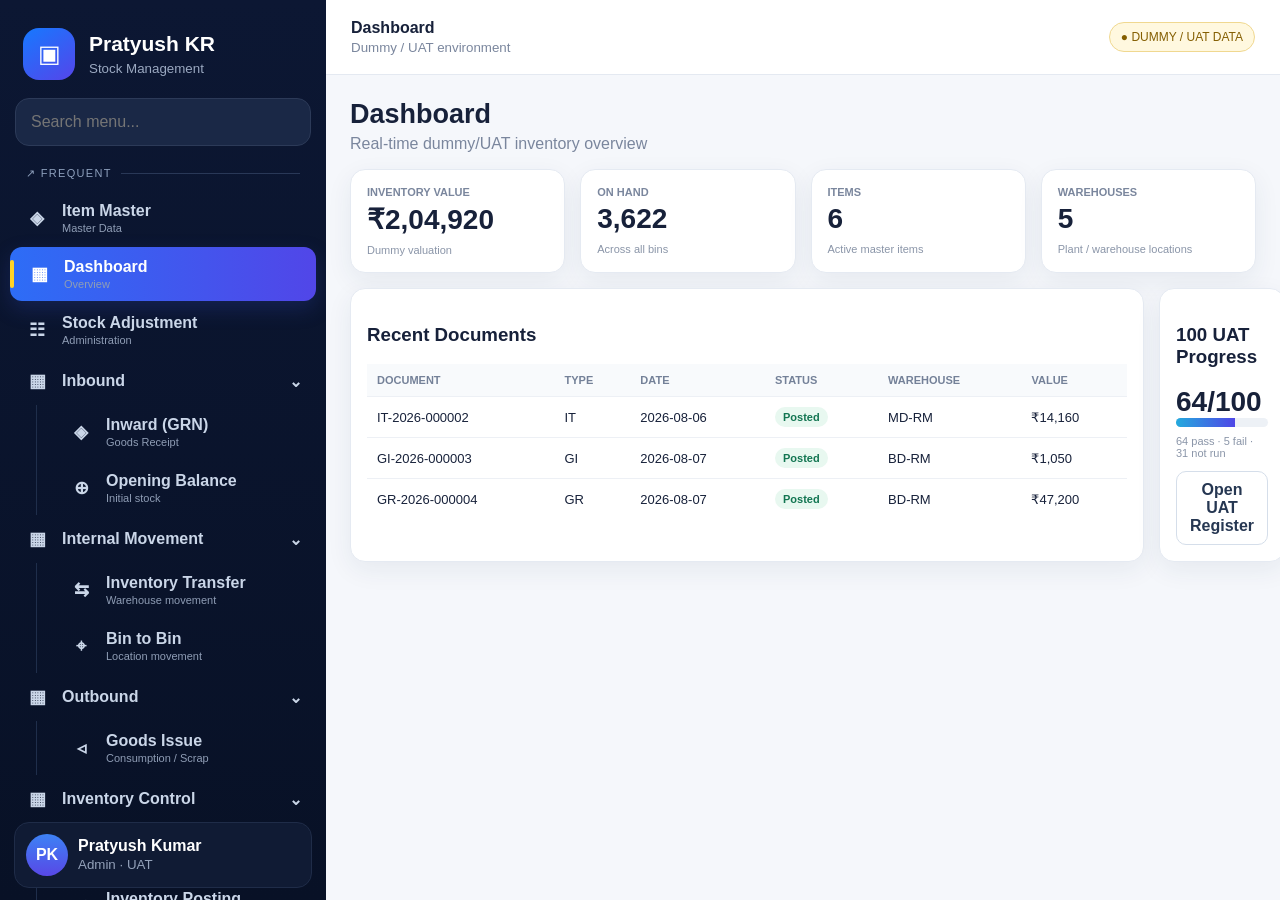
==== commit 937b28c4: "Fix app branding and replace loading wrapper with standalone Pratyush KR UAT app" ====
--- a/index.html
+++ b/index.html
@@ -1,22 +1,122 @@
-<!doctype html><html><head><meta charset="utf-8"><meta name="viewport" content="width=device-width,initial-scale=1"><title>GEPL RJCA Inventory UAT</title><style>
-:root{--n:#0c1630;--n2:#121f3f;--b:#2f6df6;--i:#4c43e8;--bg:#f4f7fb;--line:#e4e9f1;--mut:#738098;--ink:#15213a}*{box-sizing:border-box}body{margin:0;font:14px Inter,Segoe UI,Arial;background:var(--bg);color:var(--ink)}button,input,select{font:inherit}.app{display:grid;grid-template-columns:326px 1fr;min-height:100vh}.side{height:100vh;position:sticky;top:0;background:linear-gradient(#0d1834,#080f22);color:#dce5f4;display:flex;flex-direction:column;overflow:hidden}.brand{display:flex;gap:13px;align-items:center;padding:26px 23px 18px}.logo{width:51px;height:51px;border-radius:15px;background:linear-gradient(145deg,#1577ff,#5043e8);display:grid;place-items:center;font-size:24px}.brand b{font-size:18px;color:#fff}.brand small{display:block;color:#95a3bc;margin-top:4px}.search{padding:0 14px 10px}.search input{width:100%;padding:14px;border-radius:14px;border:1px solid #2b3853;background:#1a2741;color:#fff;outline:0}.scroll{overflow:auto;padding:0 10px 96px}.st{font-size:11px;letter-spacing:.1em;text-transform:uppercase;color:#8fa0bd;padding:8px 16px;display:flex;gap:8px;align-items:center}.st:after{content:"";height:1px;background:#263554;flex:1}.nav,.gh{border:0;background:transparent;color:#cad5e6;width:100%;display:flex;align-items:center;gap:12px;padding:11px 14px;border-radius:12px;text-align:left;font-weight:700;margin:2px 0}.nav:hover,.gh:hover{background:#142443;color:#fff}.nav .ic,.gh .ic{width:26px;text-align:center;font-size:18px}.nav small{display:block;font-size:11px;color:#8f9cb5;font-weight:500;margin-top:2px}.nav.on{color:#fff;background:linear-gradient(90deg,#246ce9,#5044e9);box-shadow:0 7px 18px #263ca355}.nav.on:before{content:"";width:4px;height:28px;background:#ffd32a;border-radius:4px;margin-left:-14px}.gh .ch{margin-left:auto}.sub{margin-left:25px;padding-left:18px;border-left:1px solid #1d2c49}.sub.hide{display:none}.user{position:absolute;bottom:12px;left:14px;right:14px;background:#101b34;border:1px solid #1e2a45;border-radius:14px;padding:10px;display:flex;gap:10px;align-items:center}.av{width:42px;height:42px;border-radius:50%;display:grid;place-items:center;background:linear-gradient(#377ff4,#5847e4);color:#fff;font-weight:800}.user b{display:block;color:#fff}.user small{color:#91a0b8}.main{min-width:0}.top{height:74px;background:#fff;border-bottom:1px solid var(--line);display:flex;align-items:center;padding:0 24px;position:sticky;top:0;z-index:10}.crumb{font-weight:800}.crumb small{display:block;color:var(--mut);font-weight:500;margin-top:3px}.tag{margin-left:auto;border:1px solid #efd895;background:#fff8e2;color:#805d08;border-radius:999px;padding:7px 11px;font-size:12px}.ham{display:none;margin-right:10px}.page{padding:24px;max-width:1550px;margin:auto}.head{display:flex;align-items:flex-start;gap:12px;margin-bottom:16px}.head h2{margin:0;font-size:25px}.head p{margin:5px 0 0;color:var(--mut);font-size:13px}.acts{margin-left:auto;display:flex;gap:8px;flex-wrap:wrap}.btn{border:1px solid #d6dfeb;background:#fff;color:#263752;border-radius:10px;padding:9px 13px;font-weight:700;cursor:pointer}.btn.p{border:0;color:#fff;background:linear-gradient(90deg,var(--b),var(--i))}.btn.bad{color:#a73535;background:#fff3f3;border-color:#f0c4c4}.grid{display:grid;gap:15px}.kpis{grid-template-columns:repeat(4,1fr)}.two{grid-template-columns:1.4fr 1fr}.card{background:#fff;border:1px solid #e5eaf2;border-radius:15px;box-shadow:0 9px 28px #25375412}.kpi{padding:17px}.lab{color:var(--mut);font-size:11px;font-weight:800}.val{font-size:27px;font-weight:900;margin-top:5px}.foot{color:#8792a6;font-size:11px;margin-top:8px}.ct{padding:15px}.ct h3{margin:0 0 12px}.bar{height:9px;background:#edf1f6;border-radius:99px;overflow:hidden}.bar i{display:block;height:100%;background:linear-gradient(90deg,#24aadd,#4c44e8)}.tb{overflow:auto}.tb table{width:100%;min-width:720px;border-collapse:collapse}.tb th{background:#f8fafc;color:#748198;font-size:11px;text-transform:uppercase;text-align:left;padding:10px}.tb td{border-top:1px solid #edf0f5;padding:10px;font-size:13px}.badge{display:inline-block;padding:4px 8px;border-radius:999px;font-size:11px;font-weight:800;background:#edf2f8;color:#53617a}.g{background:#e8f8f0;color:#137752}.r{background:#ffeded;color:#b63c3c}.a{background:#fff4d8;color:#8b650d}.toolbar{display:flex;gap:8px;flex-wrap:wrap;margin-bottom:12px}.toolbar input,.toolbar select,.fld input,.fld select{border:1px solid #d8e0eb;border-radius:9px;padding:9px 10px;background:#fff;outline:0}.toolbar .grow{flex:1;min-width:220px}.modalbg{position:fixed;inset:0;background:#050b18aa;z-index:50;display:grid;place-items:center;padding:18px}.modal{width:min(870px,100%);max-height:92vh;overflow:auto;background:#fff;border-radius:17px}.mh,.mf{display:flex;align-items:center;padding:16px 18px;border-bottom:1px solid var(--line)}.mh h3{margin:0}.mh button{margin-left:auto}.mb{padding:18px}.mf{border-top:1px solid var(--line);border-bottom:0;justify-content:flex-end;gap:8px}.fg{display:grid;grid-template-columns:1fr 1fr;gap:12px}.fld{display:flex;flex-direction:column;gap:5px}.fld.full{grid-column:1/-1}.fld label{font-size:12px;font-weight:800;color:#526078}.lines{margin-top:14px}.ln{display:grid;grid-template-columns:2fr 1fr 1fr 1fr auto;gap:7px;margin:7px 0}.ln input,.ln select{width:100%;border:1px solid #d8e0eb;border-radius:8px;padding:8px}.notice{background:#f4f7ff;border:1px solid #dbe5ff;color:#435f94;border-radius:10px;padding:10px;margin-bottom:12px;font-size:12px}.toast{position:fixed;right:18px;top:86px;background:#14233e;color:#fff;padding:10px 13px;border-radius:10px;z-index:80;display:none}.mono{font-family:ui-monospace,monospace}.pos{color:#087b54;font-weight:800}.neg{color:#c24040;font-weight:800}.empty{text-align:center;color:var(--mut);padding:30px}.overlay{display:none}@media(max-width:850px){.app{display:block}.side{position:fixed;left:-330px;width:310px;z-index:40;transition:.2s}.side.open{left:0}.overlay.show{display:block;position:fixed;inset:0;background:#0006;z-index:35}.ham{display:inline-block}.page{padding:16px 12px}.kpis,.two{grid-template-columns:1fr}.head{flex-wrap:wrap}.acts{margin-left:0;width:100%}.fg{grid-template-columns:1fr}.fld.full{grid-column:auto}.ln{grid-template-columns:1fr 1fr}.ln>*:first-child{grid-column:1/-1}}
-</style></head><body><div id="ov" class="overlay"></div><div class="app"><aside id="side" class="side"><div class="brand"><div class="logo">▣</div><div><b>GEPL RJCA</b><small>Stock Management</small></div></div><div class="search"><input id="ms" placeholder="Search menu..."></div><div id="nav" class="scroll"></div><div class="user"><div class="av">PK</div><div><b>Pratyush Kumar</b><small>Admin · UAT</small></div></div></aside><main class="main"><div class="top"><button id="ham" class="btn ham">☰</button><div id="crumb" class="crumb"></div><span class="tag">● DUMMY / UAT DATA</span></div><div id="page" class="page"></div></main></div><div id="mr"></div><div id="toast" class="toast"></div><script>
-const $=s=>document.querySelector(s),$$=s=>[...document.querySelectorAll(s)],K='gepl_ims_compact_v4',clone=x=>JSON.parse(JSON.stringify(x)),id=p=>p+'-'+Date.now().toString(36),fmt=n=>Number(n||0).toLocaleString('en-IN',{maximumFractionDigits:2}),cash=n=>'₹'+Number(n||0).toLocaleString('en-IN',{maximumFractionDigits:2}),day=()=>new Date().toISOString().slice(0,10);
-const seed={seq:{GR:4,GI:3,IT:2,IC:1,IP:1},items:[['I1','RM-ABS-BLK','ABS Granule Black','Raw Material','KG','BATCH',100],['I2','RM-PCB-001','PCB Assembly EN-5002','Raw Material','PCS','BATCH',250],['I3','SFG-BODY-RED','EN-5002 Body Red','Semi Finished','PCS','NONE',300],['I4','FG-TORCH-RED','EN-5002 Ready Torch Red','Finished Goods','PCS','SERIAL',200],['I5','PACK-BLISTER','EN-5002 Blister Pack Red','Packing Material','PCS','NONE',500],['I6','CONS-TAPE-48','BOPP Tape 48 mm','Consumable','ROLL','NONE',50]],wh:[['W1','BD-RM','Bidadi RM Warehouse','Bidadi'],['W2','BD-FG','Bidadi FG Warehouse','Bidadi'],['W3','MD-RM','Maddur RM Warehouse','Maddur'],['W4','TG-SFG','Taggahalli SFG Warehouse','Taggahalli'],['W5','HL-WIP','Hulivana WIP Warehouse','Hulivana']],bins:[['B1','W1','BD-RM-A-R01-L1-B01'],['B2','W1','BD-RM-A-R01-L1-B02'],['B3','W2','BD-FG-FG-R01-L1-B01'],['B4','W3','MD-RM-A-R01-L1-B01'],['B5','W4','TG-SFG-SFG-R01-L1-B01'],['B6','W5','HL-WIP-WIP-R01-L1-B01']],stock:[['I1','W1','B1',420,118],['I1','W3','B4',180,120],['I2','W1','B2',640,68],['I3','W4','B5',780,21.5],['I4','W2','B3',360,182],['I5','W1','B2',1200,4.7],['I6','W1','B1',42,55]],docs:[['GR-2026-000004','GR','2026-08-07','Posted','W1','Excess found',47200],['GI-2026-000003','GI','2026-08-07','Posted','W1','Maintenance',1050],['IT-2026-000002','IT','2026-08-06','Posted','W3','Replenishment',14160]],ledger:[['2026-08-07T09:20:00','GR-2026-000004','GR','I1','W1','B1',400,118],['2026-08-07T11:10:00','GI-2026-000003','GI','I6','W1','B1',-5,55]],counts:[],audit:[['2026-08-07T11:10:00','POST','Goods Issue','GI-2026-000003','Pratyush Kumar'],['2026-08-07T09:20:00','POST','Goods Receipt','GR-2026-000004','Pratyush Kumar']],uat:Array.from({length:100},(_,i)=>['UAT-'+String(i+1).padStart(3,'0'),['Item','Bin','Opening','GR','GI','Transfer','Batch','Serial','Count','Posting'][i%10],i<60?'Pass':i<66?'Fail':'Not Run'])};
-let d=JSON.parse(localStorage.getItem(K)||'null')||clone(seed),route=location.hash.slice(1)||'dash';const save=()=>localStorage.setItem(K,JSON.stringify(d)),it=x=>{let a=d.items.find(i=>i[0]==x);return a||[x,x,'Unknown','','','','']},wh=x=>{let a=d.wh.find(w=>w[0]==x);return a||[x,x,'Unknown','']},bn=x=>{let a=d.bins.find(b=>b[0]==x);return a||[x,'',x||'—']},qty=(i,w,b)=>d.stock.filter(s=>(!i||s[0]==i)&&(!w||s[1]==w)&&(!b||s[2]==b)).reduce((a,s)=>a+s[3],0),value=()=>d.stock.reduce((a,s)=>a+s[3]*s[4],0);
-const N=[['Frequent',1,[['items','◈','Item Master','Master Data'],['dash','▦','Dashboard','Overview'],['adjust','☷','Stock Adjustment','Administration']]],['Inbound',0,[['gr','◈','Inward (GRN)','Goods Receipt'],['opening','⊕','Opening Balance','Initial stock']]],['Internal Movement',0,[['transfer','⇆','Inventory Transfer','Warehouse movement'],['bin','⌖','Bin to Bin','Location movement']]],['Outbound',0,[['gi','◃','Goods Issue','Consumption / Scrap']]],['Inventory Control',0,[['count','▤','Inventory Count','Physical stock'],['posting','✓','Inventory Posting','Variance']]],['Tracking',0,[['stock','▤','Stock Overview','On hand'],['ledger','≡','Stock Ledger','Audit trail']]],['Master Data',0,[['warehouse','▣','Warehouse / Rack / Bin','Locations'],['items','◈','Item Master','Items']]],['Reports',0,[['reports','⌁','Reports','Operational'],['uat','✓','100 UAT Register','Go-live gate']]],['Administration',0,[['audit','◌','Audit Trail','User actions'],['settings','⚙','Settings','Demo controls']]]];
-function nav(){let h='';N.forEach((g,n)=>{if(g[1]){h+=`<div class="st">↗ ${g[0]}</div>`+g[2].map(ni).join('')}else h+=`<button class="gh" data-g="${n}"><span class="ic">▦</span>${g[0]}<span class="ch">⌄</span></button><div class="sub" data-s="${n}">${g[2].map(ni).join('')}</div>`});$('#nav').innerHTML=h;$$('.nav').forEach(b=>b.onclick=()=>go(b.dataset.r));$$('.gh').forEach(b=>b.onclick=()=>document.querySelector(`[data-s="${b.dataset.g}"]`).classList.toggle('hide'))}function ni(x){return `<button class="nav ${route==x[0]?'on':''}" data-r="${x[0]}" data-q="${(x[2]+' '+x[3]).toLowerCase()}"><span class="ic">${x[1]}</span><span><b>${x[2]}</b><small>${x[3]}</small></span></button>`}function go(r){route=r;location.hash=r;side.classList.remove('open');ov.classList.remove('show');nav();render()}window.onhashchange=()=>{route=location.hash.slice(1)||'dash';nav();render()};
-function toast(t){let x=$('#toast');x.textContent=t;x.style.display='block';setTimeout(()=>x.style.display='none',2200)}function bd(s){return `<span class="badge ${/Posted|Pass/.test(s)?'g':/Fail/.test(s)?'r':'a'}">${s}</span>`}function table(h,r){return `<div class="tb"><table><thead><tr>${h.map(x=>`<th>${x}</th>`).join('')}</tr></thead><tbody>${r.map(x=>`<tr>${x.map(y=>`<td>${y}</td>`).join('')}</tr>`).join('')}</tbody></table></div>`}function head(t,s,a=''){return `<div class="head"><div><h2>${t}</h2><p>${s}</p></div><div class="acts">${a}</div></div>`}function opts(a,sel=''){return a.map(x=>`<option value="${x[0]}" ${sel==x[0]?'selected':''}>${x[1]} — ${x[2]}</option>`).join('')}
-function modal(t,b,ok,fn){mr.innerHTML=`<div class="modalbg"><div class="modal"><div class="mh"><h3>${t}</h3><button id="mx" class="btn">×</button></div><div class="mb">${b}</div><div class="mf"><button id="mc" class="btn">Cancel</button><button id="mok" class="btn p">${ok}</button></div></div></div>`;mx.onclick=mc.onclick=()=>mr.innerHTML='';mok.onclick=fn}function stockMove(i,w,b,q,c){let s=d.stock.find(x=>x[0]==i&&x[1]==w&&x[2]==b);if(!s){s=[i,w,b,0,c];d.stock.push(s)}if(s[3]+q<0)throw Error('Insufficient stock. Available '+fmt(s[3]));s[3]+=q;if(q>0&&c)s[4]=c}function no(t){d.seq[t]=(d.seq[t]||0)+1;return `${t}-2026-${String(d.seq[t]).padStart(6,'0')}`}function audit(a,e,r){d.audit.unshift([new Date().toISOString(),a,e,r,'Pratyush Kumar'])}
-function dash(){let low=d.items.filter(i=>qty(i[0])<i[6]),pass=d.uat.filter(u=>u[2]=='Pass').length;return head('Dashboard','Real-time dummy/UAT inventory overview','<button class="btn" id="qgr">+ Goods Receipt</button><button class="btn p" id="qgi">+ Goods Issue</button>')+`<div class="grid kpis"><div class="card kpi"><div class="lab">ACTIVE ITEMS</div><div class="val">${d.items.length}</div><div class="foot">${new Set(d.items.map(i=>i[3])).size} groups</div></div><div class="card kpi"><div class="lab">WAREHOUSES</div><div class="val">${d.wh.length}</div><div class="foot">${d.bins.length} rack/bin locations</div></div><div class="card kpi"><div class="lab">INVENTORY VALUE</div><div class="val">${cash(value())}</div><div class="foot">Dummy valuation only</div></div><div class="card kpi"><div class="lab">UAT PROGRESS</div><div class="val">${pass}%</div><div class="bar"><i style="width:${pass}%"></i></div></div></div><div class="grid two" style="margin-top:15px"><div class="card ct"><h3>Recent Inventory Documents</h3>${table(['Document','Type','Date','Status','Warehouse','Reason','Value'],d.docs.slice(0,8).map(x=>[x[0],x[1],x[2],bd(x[3]),wh(x[4])[1],x[5],cash(x[6])]))}</div><div class="card ct"><h3>Low Stock Alerts</h3>${low.length?low.map(i=>`<p><b>${i[1]}</b><br><small>${i[2]} · ${fmt(qty(i[0]))} ${i[4]} / Min ${i[6]}</small></p>`).join(''):'<div class="empty">No alerts</div>'}</div></div>`}
-function items(){return head('Item Master','Create and maintain inventory items.','<button class="btn" id="iex">Export CSV</button><button class="btn p" id="inew">+ New Item</button>')+`<div class="card ct"><div class="toolbar"><input id="is" class="grow" placeholder="Search item..."></div>${table(['Code','Item Name','Group','UoM','Tracking','On Hand','Min',''],d.items.map(i=>[`<b class="mono">${i[1]}</b>`,i[2],i[3],i[4],bd(i[5]),fmt(qty(i[0])),i[6],`<button class="btn edit" data-i="${i[0]}">Edit</button>`]))}</div>`}function itemForm(i){let a=i?d.items.find(x=>x[0]==i):null;modal(a?'Edit Item':'New Item',`<div class="fg"><div class="fld"><label>Item Code</label><input id="fc" value="${a?a[1]:''}"></div><div class="fld"><label>Item Name</label><input id="fn" value="${a?a[2]:''}"></div><div class="fld"><label>Group</label><select id="fg"><option>Raw Material</option><option>Semi Finished</option><option>Finished Goods</option><option>Packing Material</option><option>Consumable</option></select></div><div class="fld"><label>UoM</label><select id="fu"><option>PCS</option><option>KG</option><option>ROLL</option><option>BOX</option></select></div><div class="fld"><label>Tracking</label><select id="ft"><option>NONE</option><option>BATCH</option><option>SERIAL</option></select></div><div class="fld"><label>Minimum Qty</label><input id="fm" type="number" value="${a?a[6]:0}"></div></div>`,'Save',()=>{let c=fc.value.trim().toUpperCase(),n=fn.value.trim();if(!c||!n)return toast('Code and name required');if(d.items.some(x=>x[1]==c&&x[0]!=i))return toast('Duplicate item code blocked');if(a){a[1]=c;a[2]=n;a[3]=fg.value;a[4]=fu.value;a[5]=ft.value;a[6]=+fm.value}else d.items.unshift([id('I'),c,n,fg.value,fu.value,ft.value,+fm.value]);audit(a?'UPDATE':'CREATE','Item',c);save();mr.innerHTML='';toast('Item saved');render()})}
-function warehouse(){return head('Warehouse / Rack / Bin','Branch → Warehouse → Rack → Level → Bin','<button id="bnew" class="btn p">+ New Bin</button>')+`<div class="card ct">${table(['Branch','Warehouse','Name','Bins','Stock Value'],d.wh.map(w=>[w[3],`<b>${w[1]}</b>`,w[2],d.bins.filter(b=>b[1]==w[0]).length,cash(d.stock.filter(s=>s[1]==w[0]).reduce((a,s)=>a+s[3]*s[4],0))]))}<h3 style="margin-top:18px">Rack / Bin Locations</h3>${table(['Warehouse','Bin Code'],d.bins.map(b=>[wh(b[1])[1],`<span class="mono">${b[2]}</span>`]))}</div>`}function newBin(){modal('New Rack / Bin',`<div class="fg"><div class="fld full"><label>Warehouse</label><select id="bw">${opts(d.wh)}</select></div><div class="fld"><label>Zone</label><input id="bz" value="A"></div><div class="fld"><label>Rack</label><input id="br" value="R01"></div><div class="fld"><label>Level</label><input id="bl" value="L1"></div><div class="fld"><label>Bin</label><input id="bb" value="B01"></div></div>`,'Create',()=>{let c=[wh(bw.value)[1],bz.value,br.value,bl.value,bb.value].join('-').toUpperCase();if(d.bins.some(x=>x[2]==c))return toast('Duplicate bin blocked');d.bins.push([id('B'),bw.value,c]);audit('CREATE','Bin',c);save();mr.innerHTML='';toast('Bin created');render()})}
-function tx(type,title,incoming){return head(title,incoming?'Controlled receipt that increases stock.':'Controlled issue that decreases stock.','<button id="tnew" class="btn p">+ New '+title+'</button>')+`<div class="card ct">${table(['Document','Date','Status','Warehouse','Reason','Value'],d.docs.filter(x=>x[1]==type).map(x=>[`<b class="mono">${x[0]}</b>`,x[2],bd(x[3]),wh(x[4])[1],x[5],cash(x[6])]))}</div>`}function txForm(type){let incoming=type!='GI',title=type=='GR'?'Goods Receipt':type=='GI'?'Goods Issue':'Opening Balance';modal('Post '+title,`<div class="notice">${incoming?'Stock will increase.':'Negative stock is blocked.'} Posted demo documents are not directly edited.</div><div class="fg"><div class="fld"><label>Date</label><input id="td" type="date" value="${day()}"></div><div class="fld"><label>Warehouse</label><select id="tw">${opts(d.wh)}</select></div><div class="fld full"><label>Reason</label><input id="tr" value="UAT ${title}"></div></div><div class="lines"><b>Item Lines</b><div id="lrows"></div><button id="la" class="btn" style="margin-top:8px">+ Add line</button></div>`,'Validate & Post',()=>{try{let ls=$$('.ln').map(r=>[r.querySelector('.li').value,+r.querySelector('.lq').value,+r.querySelector('.lc').value,r.querySelector('.lb').value]).filter(x=>x[0]&&x[1]>0);if(!ls.length)throw Error('Add at least one line');let n=no(type),v=0;ls.forEach(l=>{let b=l[3]||d.bins.find(x=>x[1]==tw.value)?.[0];stockMove(l[0],tw.value,b,(incoming?1:-1)*l[1],l[2]);d.ledger.unshift([new Date().toISOString(),n,type,l[0],tw.value,b,(incoming?1:-1)*l[1],l[2]]);v+=l[1]*l[2]});d.docs.unshift([n,type,td.value,'Posted',tw.value,tr.value,v]);audit('POST',title,n);save();mr.innerHTML='';toast(n+' posted');render()}catch(e){toast(e.message)}});function add(){let e=document.createElement('div');e.className='ln';e.innerHTML=`<select class="li"><option value="">Item...</option>${opts(d.items)}</select><input class="lq" type="number" min=".01" value="1"><input class="lc" type="number" min="0" value="0"><select class="lb">${d.bins.filter(b=>b[1]==tw.value).map(b=>`<option value="${b[0]}">${b[2]}</option>`).join('')}</select><button class="btn bad">×</button>`;e.querySelector('button').onclick=()=>e.remove();lrows.append(e)}la.onclick=add;tw.onchange=()=>{$$('.lb').forEach(s=>s.innerHTML=d.bins.filter(b=>b[1]==tw.value).map(b=>`<option value="${b[0]}">${b[2]}</option>`).join(''))};add()}
-function transfer(){return head('Inventory Transfer','Moves stock between warehouses; company total remains unchanged.','<button id="itnew" class="btn p">+ Inventory Transfer</button>')+`<div class="card ct">${table(['Document','Date','Status','Destination','Reason','Value'],d.docs.filter(x=>x[1]=='IT').map(x=>[x[0],x[2],bd(x[3]),wh(x[4])[1],x[5],cash(x[6])]))}</div>`}function itForm(){modal('Post Inventory Transfer',`<div class="fg"><div class="fld"><label>From Warehouse</label><select id="fw">${opts(d.wh)}</select></div><div class="fld"><label>To Warehouse</label><select id="tow">${opts(d.wh)}</select></div><div class="fld"><label>Item</label><select id="ii">${opts(d.items)}</select></div><div class="fld"><label>Qty</label><input id="iq" type="number" value="1"></div></div>`,'Post',()=>{try{if(fw.value==tow.value)throw Error('Warehouses must differ');let q=+iq.value,n=no('IT'),sb=d.stock.find(s=>s[0]==ii.value&&s[1]==fw.value&&s[3]>0),fb=sb?.[2]||d.bins.find(b=>b[1]==fw.value)?.[0],tb=d.bins.find(b=>b[1]==tow.value)?.[0],c=sb?.[4]||0;stockMove(ii.value,fw.value,fb,-q,c);stockMove(ii.value,tow.value,tb,q,c);d.ledger.unshift([new Date().toISOString(),n,'IT',ii.value,fw.value,fb,-q,c],[new Date().toISOString(),n,'IT',ii.value,tow.value,tb,q,c]);d.docs.unshift([n,'IT',day(),'Posted',tow.value,wh(fw.value)[1]+' → '+wh(tow.value)[1],q*c]);audit('POST','Inventory Transfer',n);save();mr.innerHTML='';toast(n+' posted');render()}catch(e){toast(e.message)}})}
-function stock(){return head('Stock Overview','On hand by item, warehouse and bin.','<button id="sex" class="btn">Export CSV</button>')+`<div class="card ct"><div class="toolbar"><input id="ss" class="grow" placeholder="Search stock..."></div>${table(['Item','Description','Warehouse','Bin','On Hand','UoM','Cost','Value'],d.stock.filter(s=>s[3]).map(s=>[`<b>${it(s[0])[1]}</b>`,it(s[0])[2],wh(s[1])[1],`<span class="mono">${bn(s[2])[2]}</span>`,fmt(s[3]),it(s[0])[4],cash(s[4]),cash(s[3]*s[4])]))}</div>`}function ledger(){return head('Stock Ledger','Immutable movement history for the dummy/UAT browser database.','<button id="lex" class="btn">Export CSV</button>')+`<div class="card ct">${table(['Date/Time','Document','Type','Item','Warehouse','Bin','Qty','Cost'],d.ledger.map(l=>[new Date(l[0]).toLocaleString('en-IN'),`<b class="mono">${l[1]}</b>`,l[2],it(l[3])[1],wh(l[4])[1],bn(l[5])[2],`<span class="${l[6]>=0?'pos':'neg'}">${l[6]>0?'+':''}${fmt(l[6])}</span>`,cash(l[7])]))}</div>`}
-function counts(){return head('Inventory Count','Blind physical count, then controlled inventory posting.','<button id="cnew" class="btn p">+ New Count</button>')+`<div class="card ct">${d.counts.length?table(['Count','Warehouse','Status','Lines',''],d.counts.map(c=>[c.no,wh(c.w)[1],bd(c.s),c.lines.length,c.s=='Open'?`<button class="btn ce" data-i="${c.id}">Enter Count</button>`:''])):'<div class="empty">No new counts yet.</div>'}</div>`}function newCount(){modal('New Inventory Count',`<div class="fld"><label>Warehouse</label><select id="cw">${opts(d.wh)}</select></div>`,'Create',()=>{let its=[...new Set(d.stock.filter(s=>s[1]==cw.value).map(s=>s[0]))];if(!its.length)return toast('Warehouse has no stock');let n=no('IC');d.counts.unshift({id:id('C'),no:n,w:cw.value,s:'Open',lines:its.map(i=>[i,qty(i,cw.value),null])});audit('CREATE','Inventory Count',n);save();mr.innerHTML='';toast('Count created');render()})}function enterCount(cid){let c=d.counts.find(x=>x.id==cid);modal('Enter Count '+c.no,table(['Item','Counted Qty'],c.lines.map((l,n)=>[it(l[0])[1],`<input class="cv" data-n="${n}" type="number" value="${l[2]??''}">`])),'Submit',()=>{if($$('.cv').some(x=>x.value===''))return toast('Enter all counts');$$('.cv').forEach(x=>c.lines[+x.dataset.n][2]=+x.value);c.s='Counted';audit('SUBMIT','Inventory Count',c.no);save();mr.innerHTML='';toast('Count submitted');render()})}function posting(){let a=d.counts.filter(c=>c.s=='Counted');return head('Inventory Posting','Post count variances to stock ledger.')+`<div class="card ct">${a.length?table(['Count','Warehouse','Variance',''],a.map(c=>[c.no,wh(c.w)[1],fmt(c.lines.reduce((z,l)=>z+(l[2]-l[1]),0)),`<button class="btn p cp" data-i="${c.id}">Post Variance</button>`])):'<div class="empty">No counted documents waiting.</div>'}</div>`}function postCount(cid){try{let c=d.counts.find(x=>x.id==cid),n=no('IP');c.lines.forEach(l=>{let diff=l[2]-l[1];if(!diff)return;let s=d.stock.find(s=>s[0]==l[0]&&s[1]==c.w),b=s?.[2]||d.bins.find(b=>b[1]==c.w)?.[0],co=s?.[4]||0;stockMove(l[0],c.w,b,diff,co);d.ledger.unshift([new Date().toISOString(),n,'IP',l[0],c.w,b,diff,co])});c.s='Posted';d.docs.unshift([n,'IP',day(),'Posted',c.w,'Count variance',0]);audit('POST','Inventory Posting',n);save();toast(n+' posted');render()}catch(e){toast(e.message)}}
-function reports(){let low=d.items.filter(i=>qty(i[0])<i[6]);return head('Reports','Operational inventory and reconciliation reports.','<button id="rex" class="btn">Export Low Stock</button>')+`<div class="grid two"><div class="card ct"><h3>Low Stock</h3>${low.length?table(['Item','On Hand','Min'],low.map(i=>[i[1],fmt(qty(i[0])),i[6]])):'<div class="empty">None</div>'}</div><div class="card ct"><h3>Reconciliation</h3><p>Ledger entries: <b>${d.ledger.length}</b></p><p>Stock rows: <b>${d.stock.length}</b></p><p>Inventory value: <b>${cash(value())}</b></p></div></div>`}function uat(){let p=d.uat.filter(x=>x[2]=='Pass').length,f=d.uat.filter(x=>x[2]=='Fail').length;return head('100 UAT Register','Mandatory dummy test register before production go-live.','<button id="urun" class="btn p">Run Demo Checks</button>')+`<div class="card ct"><p><b>${p}</b> Pass · <b>${f}</b> Fail · <b>${100-p-f}</b> Not Run</p><div class="bar"><i style="width:${p}%"></i></div><br>${table(['ID','Area','Status'],d.uat.map(x=>[x[0],x[1],bd(x[2])]))}</div>`}function auditPage(){return head('Audit Trail','User actions recorded in the UAT browser database.')+`<div class="card ct">${table(['Timestamp','Action','Entity','Reference','User'],d.audit.map(x=>[new Date(x[0]).toLocaleString('en-IN'),x[1],x[2],x[3],x[4]]))}</div>`}function settings(){return head('Settings','Dummy/UAT controls.')+`<div class="card ct"><div class="notice">All data is dummy and stored only in this browser. No production stock is touched.</div><button id="reset" class="btn bad">Reset Demo Data</button></div>`}
-const P={dash:['Dashboard',dash],items:['Item Master',items],warehouse:['Warehouse / Rack / Bin',warehouse],gr:['Inward (GRN)',()=>tx('GR','Goods Receipt',1)],opening:['Opening Balance',()=>tx('OB','Opening Balance',1)],gi:['Goods Issue',()=>tx('GI','Goods Issue',0)],transfer:['Inventory Transfer',transfer],bin:['Bin to Bin',()=>head('Bin to Bin Transfer','Use Inventory Transfer logic at bin level in this UAT build.')+stock()],adjust:['Stock Adjustment',()=>head('Stock Adjustment','Use controlled Goods Receipt / Goods Issue / Count Posting; direct On Hand edit is blocked.')],count:['Inventory Count',counts],posting:['Inventory Posting',posting],stock:['Stock Overview',stock],ledger:['Stock Ledger',ledger],reports:['Reports',reports],uat:['100 UAT Register',uat],audit:['Audit Trail',auditPage],settings:['Settings',settings]};
-function csv(rows,name){let a=document.createElement('a'),c=rows.map(r=>r.map(v=>'"'+String(v).replaceAll('"','""')+'"').join(',')).join('\n');a.href=URL.createObjectURL(new Blob([c],{type:'text/csv'}));a.download=name;a.click()}function render(){let p=P[route]||P.dash;crumb.innerHTML=p[0]+'<small>Dummy / UAT environment</small>';page.innerHTML=p[1]();if(route=='dash'){qgr.onclick=()=>go('gr');qgi.onclick=()=>go('gi')}if(route=='items'){inew.onclick=()=>itemForm();$$('.edit').forEach(b=>b.onclick=()=>itemForm(b.dataset.i));is.oninput=()=>$$('#page tbody tr').forEach(r=>r.style.display=r.innerText.toLowerCase().includes(is.value.toLowerCase())?'':'none');iex.onclick=()=>csv(d.items,'items.csv')}if(route=='warehouse')bnew.onclick=newBin;if(['gr','gi','opening'].includes(route))tnew.onclick=()=>txForm(route=='opening'?'OB':route.toUpperCase());if(route=='transfer')itnew.onclick=itForm;if(route=='count'){cnew.onclick=newCount;$$('.ce').forEach(b=>b.onclick=()=>enterCount(b.dataset.i))}if(route=='posting')$$('.cp').forEach(b=>b.onclick=()=>postCount(b.dataset.i));if(route=='stock'){ss.oninput=()=>$$('#page tbody tr').forEach(r=>r.style.display=r.innerText.toLowerCase().includes(ss.value.toLowerCase())?'':'none');sex.onclick=()=>csv(d.stock,'stock.csv')}if(route=='ledger')lex.onclick=()=>csv(d.ledger,'ledger.csv');if(route=='reports')rex.onclick=()=>csv(d.items.filter(i=>qty(i[0])<i[6]),'low-stock.csv');if(route=='uat')urun.onclick=()=>{let ok=d.stock.every(s=>s[3]>=0)&&new Set(d.items.map(i=>i[1])).size==d.items.length;for(let i=0;i<10;i++)d.uat[i][2]=ok?'Pass':'Fail';audit('RUN','UAT','Automated Checks');save();toast(ok?'Demo checks passed':'Checks failed');render()};if(route=='settings')reset.onclick=()=>{if(confirm('Reset all dummy data?')){d=clone(seed);save();toast('Demo data reset');render()}}}
-ham.onclick=()=>{side.classList.add('open');ov.classList.add('show')};ov.onclick=()=>{side.classList.remove('open');ov.classList.remove('show')};ms.oninput=()=>{$$('.nav').forEach(b=>b.style.display=!ms.value||b.dataset.q.includes(ms.value.toLowerCase())?'':'none')};nav();render();save();
-</script></body></html>+<!doctype html>
+<html lang="en">
+<head>
+<meta charset="utf-8" />
+<meta name="viewport" content="width=device-width,initial-scale=1" />
+<title>Pratyush KR Inventory UAT</title>
+<style>
+:root{--nav:#0c1733;--nav2:#081126;--blue:#2d6df6;--violet:#5146e8;--bg:#f5f7fb;--ink:#17213a;--mut:#7a869d;--line:#e4e9f1;--green:#12805c;--red:#c14242;--amber:#9a6b00}*{box-sizing:border-box}body{margin:0;font-family:Inter,Segoe UI,Arial,sans-serif;background:var(--bg);color:var(--ink)}button,input,select{font:inherit}.app{display:grid;grid-template-columns:326px minmax(0,1fr);min-height:100vh}.side{height:100vh;position:sticky;top:0;background:linear-gradient(180deg,var(--nav),var(--nav2));color:#dce6f5;display:flex;flex-direction:column;overflow:hidden}.brand{display:flex;align-items:center;gap:14px;padding:28px 23px 18px}.logo{width:52px;height:52px;border-radius:16px;background:linear-gradient(145deg,#1679ff,#5545ea);display:grid;place-items:center;font-size:24px;color:#fff}.brand b{display:block;color:#fff;font-size:21px}.brand small{display:block;color:#9ba9c1;margin-top:5px}.search{padding:0 15px 12px}.search input{width:100%;border:1px solid #2c3a58;background:#1a2846;color:#fff;border-radius:14px;padding:14px 15px;outline:none}.scroll{overflow:auto;padding:0 10px 108px}.section{font-size:11px;text-transform:uppercase;letter-spacing:.12em;color:#8ea0bd;padding:9px 16px;display:flex;gap:9px;align-items:center}.section:after{content:"";height:1px;background:#293857;flex:1}.nav,.group{width:100%;border:0;background:transparent;color:#cad6e8;display:flex;align-items:center;gap:12px;padding:11px 14px;border-radius:12px;text-align:left;font-weight:700;cursor:pointer;margin:2px 0}.nav:hover,.group:hover{background:#152442;color:#fff}.nav .ic,.group .ic{width:26px;text-align:center;font-size:18px}.nav small{display:block;color:#8f9db5;font-size:11px;font-weight:500;margin-top:2px}.nav.active{background:linear-gradient(90deg,var(--blue),var(--violet));color:#fff;box-shadow:0 8px 20px #2e42a74a}.nav.active:before{content:"";width:4px;height:28px;background:#ffd426;border-radius:4px;margin-left:-14px}.sub{margin-left:26px;padding-left:17px;border-left:1px solid #1f2e4b}.sub.hide{display:none}.chev{margin-left:auto}.user{position:absolute;left:14px;right:14px;bottom:12px;border:1px solid #1f2c48;background:#101b34;border-radius:15px;padding:11px;display:flex;align-items:center;gap:10px}.avatar{width:42px;height:42px;border-radius:50%;display:grid;place-items:center;background:linear-gradient(#3d82f5,#5848e6);color:#fff;font-weight:800}.user b{display:block;color:#fff}.user small{color:#94a2ba}.main{min-width:0}.top{height:75px;background:#fff;border-bottom:1px solid var(--line);display:flex;align-items:center;padding:0 25px;position:sticky;top:0;z-index:20}.crumb{font-weight:800}.crumb small{display:block;color:var(--mut);font-weight:500;margin-top:3px}.uat{margin-left:auto;border:1px solid #f0d890;background:#fff8df;color:#845e00;padding:7px 11px;border-radius:999px;font-size:12px}.hamb{display:none;margin-right:10px}.page{padding:24px;max-width:1550px;margin:auto}.head{display:flex;gap:12px;align-items:flex-start;margin-bottom:16px}.head h1{font-size:27px;margin:0}.head p{color:var(--mut);margin:5px 0 0}.actions{margin-left:auto;display:flex;gap:8px;flex-wrap:wrap}.btn{border:1px solid #d5deea;background:#fff;color:#263752;border-radius:10px;padding:9px 13px;font-weight:700;cursor:pointer}.btn.primary{border:0;color:#fff;background:linear-gradient(90deg,var(--blue),var(--violet))}.btn.danger{color:#a53838;background:#fff4f4;border-color:#f0c7c7}.grid{display:grid;gap:15px}.kpis{grid-template-columns:repeat(4,1fr)}.two{grid-template-columns:1.35fr 1fr}.card{background:#fff;border:1px solid #e5eaf2;border-radius:15px;box-shadow:0 8px 26px #23375b12}.pad{padding:16px}.label{color:var(--mut);font-size:11px;font-weight:800;text-transform:uppercase}.value{font-size:28px;font-weight:900;margin-top:5px}.foot{color:#8a95a8;font-size:11px;margin-top:8px}.toolbar{display:flex;gap:8px;flex-wrap:wrap;margin-bottom:12px}.toolbar input,.toolbar select,.field input,.field select{border:1px solid #d8e0eb;border-radius:9px;padding:9px 10px;background:#fff;outline:none}.toolbar .grow{flex:1;min-width:230px}.table{overflow:auto}.table table{width:100%;border-collapse:collapse;min-width:760px}.table th{background:#f8fafc;color:#748198;text-transform:uppercase;font-size:11px;text-align:left;padding:10px}.table td{padding:10px;border-top:1px solid #edf0f5;font-size:13px}.badge{display:inline-block;border-radius:999px;padding:4px 8px;font-weight:800;font-size:11px;background:#edf2f8;color:#56647c}.badge.green{background:#e8f8f0;color:#137652}.badge.red{background:#ffeded;color:#b63d3d}.badge.amber{background:#fff3d7;color:#8a640c}.pos{color:var(--green);font-weight:800}.neg{color:var(--red);font-weight:800}.mono{font-family:ui-monospace,SFMono-Regular,Consolas,monospace}.bar{height:9px;background:#edf1f6;border-radius:99px;overflow:hidden}.bar i{display:block;height:100%;background:linear-gradient(90deg,#24aadd,#4f47e7)}.modalbg{position:fixed;inset:0;background:#050b18aa;z-index:50;display:grid;place-items:center;padding:18px}.modal{width:min(850px,100%);max-height:92vh;overflow:auto;background:#fff;border-radius:17px;box-shadow:0 30px 80px #0004}.mh,.mf{padding:16px 18px;display:flex;align-items:center;border-bottom:1px solid var(--line)}.mh h3{margin:0}.mh button{margin-left:auto}.mb{padding:18px}.mf{border-top:1px solid var(--line);border-bottom:0;justify-content:flex-end;gap:8px}.form{display:grid;grid-template-columns:1fr 1fr;gap:12px}.field{display:flex;flex-direction:column;gap:5px}.field.full{grid-column:1/-1}.field label{font-size:12px;color:#526078;font-weight:800}.notice{border:1px solid #dbe5ff;background:#f4f7ff;color:#425f96;border-radius:10px;padding:10px;margin-bottom:12px;font-size:12px}.toast{position:fixed;right:18px;top:88px;background:#14233e;color:#fff;padding:10px 14px;border-radius:10px;z-index:80;display:none}.overlay{display:none}.empty{text-align:center;color:var(--mut);padding:30px}.cards{grid-template-columns:repeat(3,1fr)}.report{padding:16px;cursor:pointer}.report b{display:block;margin-bottom:4px}.report small{color:var(--mut)}
+@media(max-width:900px){.app{display:block}.side{position:fixed;left:-330px;width:310px;z-index:40;transition:.2s}.side.open{left:0}.overlay.show{display:block;position:fixed;inset:0;background:#0006;z-index:35}.hamb{display:inline-block}.page{padding:16px 12px}.kpis,.two,.cards{grid-template-columns:1fr}.head{flex-wrap:wrap}.actions{margin-left:0;width:100%}.form{grid-template-columns:1fr}.field.full{grid-column:auto}}
+</style>
+</head>
+<body>
+<div id="overlay" class="overlay"></div>
+<div class="app">
+  <aside id="side" class="side">
+    <div class="brand"><div class="logo">▣</div><div><b>Pratyush KR</b><small>Stock Management</small></div></div>
+    <div class="search"><input id="menuSearch" placeholder="Search menu..." /></div>
+    <div id="nav" class="scroll"></div>
+    <div class="user"><div class="avatar">PK</div><div><b>Pratyush Kumar</b><small>Admin · UAT</small></div></div>
+  </aside>
+  <main class="main">
+    <div class="top"><button id="hamb" class="btn hamb">☰</button><div id="crumb" class="crumb"></div><span class="uat">● DUMMY / UAT DATA</span></div>
+    <div id="page" class="page"></div>
+  </main>
+</div>
+<div id="modal"></div><div id="toast" class="toast"></div>
+<script>
+const $=s=>document.querySelector(s), $$=s=>[...document.querySelectorAll(s)];
+const KEY='pratyush_kr_inventory_uat_v1';
+const clone=x=>JSON.parse(JSON.stringify(x));
+const today=()=>new Date().toISOString().slice(0,10);
+const fmt=n=>Number(n||0).toLocaleString('en-IN',{maximumFractionDigits:2});
+const cash=n=>'₹'+Number(n||0).toLocaleString('en-IN',{maximumFractionDigits:2});
+const seed={
+ seq:{GR:4,GI:3,IT:2,IC:1,IP:1},
+ items:[
+  ['I1','RM-ABS-BLK','ABS Granule Black','Raw Material','KG','BATCH',100],
+  ['I2','RM-PCB-001','PCB Assembly EN-5002','Raw Material','PCS','BATCH',250],
+  ['I3','SFG-BODY-RED','EN-5002 Body Red','Semi Finished','PCS','NONE',300],
+  ['I4','FG-TORCH-RED','EN-5002 Ready Torch Red','Finished Goods','PCS','SERIAL',200],
+  ['I5','PACK-BLISTER','EN-5002 Blister Pack Red','Packing Material','PCS','NONE',500],
+  ['I6','CONS-TAPE-48','BOPP Tape 48 mm','Consumable','ROLL','NONE',50]
+ ],
+ wh:[['W1','BD-RM','Bidadi RM Warehouse','Bidadi'],['W2','BD-FG','Bidadi FG Warehouse','Bidadi'],['W3','MD-RM','Maddur RM Warehouse','Maddur'],['W4','TG-SFG','Taggahalli SFG Warehouse','Taggahalli'],['W5','HL-WIP','Hulivana WIP Warehouse','Hulivana']],
+ bins:[['B1','W1','BD-RM-A-R01-L1-B01'],['B2','W1','BD-RM-A-R01-L1-B02'],['B3','W2','BD-FG-FG-R01-L1-B01'],['B4','W3','MD-RM-A-R01-L1-B01'],['B5','W4','TG-SFG-SFG-R01-L1-B01'],['B6','W5','HL-WIP-WIP-R01-L1-B01']],
+ stock:[['I1','W1','B1',420,118],['I1','W3','B4',180,120],['I2','W1','B2',640,68],['I3','W4','B5',780,21.5],['I4','W2','B3',360,182],['I5','W1','B2',1200,4.7],['I6','W1','B1',42,55]],
+ docs:[['GR-2026-000004','GR','2026-08-07','Posted','W1','Excess found',47200],['GI-2026-000003','GI','2026-08-07','Posted','W1','Maintenance',1050],['IT-2026-000002','IT','2026-08-06','Posted','W3','Replenishment',14160]],
+ ledger:[['2026-08-07T09:20:00','GR-2026-000004','GR','I1','W1','B1',400,118],['2026-08-07T11:10:00','GI-2026-000003','GI','I6','W1','B1',-5,55]],
+ counts:[], audit:[['2026-08-07T11:10:00','POST','Goods Issue','GI-2026-000003','Pratyush Kumar']],
+ uat:Array.from({length:100},(_,i)=>['UAT-'+String(i+1).padStart(3,'0'),['Item','Bin','Opening','GR','GI','Transfer','Batch','Serial','Count','Posting'][i%10],i<64?'Pass':i<69?'Fail':'Not Run'])
+};
+let d=JSON.parse(localStorage.getItem(KEY)||'null')||clone(seed), route=location.hash.slice(1)||'dash';
+const save=()=>localStorage.setItem(KEY,JSON.stringify(d));
+const item=id=>d.items.find(x=>x[0]===id)||[id,id,'Unknown','','','',''];
+const wh=id=>d.wh.find(x=>x[0]===id)||[id,id,'Unknown',''];
+const bin=id=>d.bins.find(x=>x[0]===id)||[id,'',id||'—'];
+const totalQty=(iid,wid,bid)=>d.stock.filter(s=>(!iid||s[0]===iid)&&(!wid||s[1]===wid)&&(!bid||s[2]===bid)).reduce((a,s)=>a+Number(s[3]),0);
+const invValue=()=>d.stock.reduce((a,s)=>a+Number(s[3])*Number(s[4]),0);
+const groups=[
+ ['Frequent',true,[['items','◈','Item Master','Master Data'],['dash','▦','Dashboard','Overview'],['adjust','☷','Stock Adjustment','Administration']]],
+ ['Inbound',false,[['gr','◈','Inward (GRN)','Goods Receipt'],['opening','⊕','Opening Balance','Initial stock']]],
+ ['Internal Movement',false,[['transfer','⇆','Inventory Transfer','Warehouse movement'],['binmove','⌖','Bin to Bin','Location movement']]],
+ ['Outbound',false,[['gi','◃','Goods Issue','Consumption / Scrap']]],
+ ['Inventory Control',false,[['count','▤','Inventory Count','Physical stock'],['posting','✓','Inventory Posting','Variance']]],
+ ['Tracking',false,[['stock','▤','Stock Overview','On hand'],['ledger','≡','Stock Ledger','Audit trail']]],
+ ['Master Data',false,[['warehouse','▣','Warehouse / Rack / Bin','Locations'],['items','◈','Item Master','Items']]],
+ ['Reports',false,[['reports','⌁','Reports','Operational'],['uatreg','✓','100 UAT Register','Go-live gate']]],
+ ['Administration',false,[['audit','◌','Audit Trail','User actions'],['settings','⚙','Settings','Demo controls']]]
+];
+function navItem(x){return `<button class="nav ${route===x[0]?'active':''}" data-route="${x[0]}" data-q="${(x[2]+' '+x[3]).toLowerCase()}"><span class="ic">${x[1]}</span><span><b>${x[2]}</b><small>${x[3]}</small></span></button>`}
+function buildNav(){let h='';groups.forEach((g,i)=>{if(g[1]) h+=`<div class="section">↗ ${g[0]}</div>${g[2].map(navItem).join('')}`; else h+=`<button class="group" data-g="${i}"><span class="ic">▦</span>${g[0]}<span class="chev">⌄</span></button><div class="sub" data-sub="${i}">${g[2].map(navItem).join('')}</div>`});$('#nav').innerHTML=h;$$('.nav').forEach(b=>b.onclick=()=>go(b.dataset.route));$$('.group').forEach(b=>b.onclick=()=>document.querySelector(`[data-sub="${b.dataset.g}"]`).classList.toggle('hide'))}
+function go(r){route=r;location.hash=r;$('#side').classList.remove('open');$('#overlay').classList.remove('show');buildNav();render()}
+function toast(t){const x=$('#toast');x.textContent=t;x.style.display='block';setTimeout(()=>x.style.display='none',1800)}
+function badge(t){let c=/Posted|Pass|Active|Available/.test(t)?'green':/Fail|Blocked/.test(t)?'red':/Pending|Transit|Not Run/.test(t)?'amber':'';return `<span class="badge ${c}">${t}</span>`}
+function table(headers,rows){return `<div class="table"><table><thead><tr>${headers.map(h=>`<th>${h}</th>`).join('')}</tr></thead><tbody>${rows.length?rows.map(r=>`<tr>${r.map(c=>`<td>${c}</td>`).join('')}</tr>`).join(''):`<tr><td colspan="${headers.length}" class="empty">No records</td></tr>`}</tbody></table></div>`}
+function head(title,sub,actions=''){return `<div class="head"><div><h1>${title}</h1><p>${sub}</p></div><div class="actions">${actions}</div></div>`}
+function dashboard(){let pass=d.uat.filter(x=>x[2]==='Pass').length, fail=d.uat.filter(x=>x[2]==='Fail').length;return `${head('Dashboard','Real-time dummy/UAT inventory overview')}<div class="grid kpis">
+${[['Inventory Value',cash(invValue()),'Dummy valuation'],['On Hand',fmt(totalQty()),'Across all bins'],['Items',d.items.length,'Active master items'],['Warehouses',d.wh.length,'Plant / warehouse locations']].map(x=>`<div class="card pad"><div class="label">${x[0]}</div><div class="value">${x[1]}</div><div class="foot">${x[2]}</div></div>`).join('')}</div>
+<div class="grid two" style="margin-top:15px"><div class="card pad"><h3>Recent Documents</h3>${table(['Document','Type','Date','Status','Warehouse','Value'],d.docs.slice().reverse().slice(0,7).map(x=>[x[0],x[1],x[2],badge(x[3]),wh(x[4])[1],cash(x[6])]))}</div><div class="card pad"><h3>100 UAT Progress</h3><div class="value">${pass}/100</div><div class="bar"><i style="width:${pass}%"></i></div><div class="foot">${pass} pass · ${fail} fail · ${100-pass-fail} not run</div><button class="btn" style="margin-top:12px" onclick="go('uatreg')">Open UAT Register</button></div></div>`}
+function itemsPage(){return `${head('Item Master','Create and maintain dummy inventory items',`<button class="btn primary" onclick="openItem()">+ New Item</button><button class="btn" onclick="exportItems()">Export CSV</button>`)}<div class="card pad"><div class="toolbar"><input id="itemQ" class="grow" placeholder="Search item code or name" oninput="renderItemRows()"><select id="itemGroup" onchange="renderItemRows()"><option value="">All Groups</option>${[...new Set(d.items.map(x=>x[3]))].map(x=>`<option>${x}</option>`).join('')}</select></div><div id="itemRows"></div></div>`}
+function renderItemRows(){let q=($('#itemQ')?.value||'').toLowerCase(),g=$('#itemGroup')?.value||'';let rows=d.items.filter(x=>(!q||(x[1]+' '+x[2]).toLowerCase().includes(q))&&(!g||x[3]===g)).map(x=>[x[1],x[2],x[3],x[4],x[5],fmt(totalQty(x[0])),cash(totalQty(x[0])*x[6]),`<button class="btn" onclick="openItem('${x[0]}')">Edit</button>`]);$('#itemRows').innerHTML=table(['Code','Item Name','Group','UoM','Tracking','On Hand','Value',''],rows)}
+function openItem(id){let x=id?item(id):['','','','','PCS','NONE',0];modal(`<div class="mh"><h3>${id?'Edit':'New'} Item</h3><button class="btn" onclick="closeModal()">✕</button></div><div class="mb"><div class="form"><div class="field"><label>Item Code</label><input id="fCode" value="${x[1]}" ${id?'disabled':''}></div><div class="field"><label>Item Name</label><input id="fName" value="${x[2]}"></div><div class="field"><label>Group</label><input id="fGroup" value="${x[3]}"></div><div class="field"><label>UoM</label><input id="fUom" value="${x[4]}"></div><div class="field"><label>Tracking</label><select id="fTrack"><option ${x[5]==='NONE'?'selected':''}>NONE</option><option ${x[5]==='BATCH'?'selected':''}>BATCH</option><option ${x[5]==='SERIAL'?'selected':''}>SERIAL</option></select></div><div class="field"><label>Standard Cost</label><input id="fCost" type="number" step="0.01" value="${x[6]}"></div></div></div><div class="mf"><button class="btn" onclick="closeModal()">Cancel</button><button class="btn primary" onclick="saveItem('${id||''}')">Save</button></div>`)}
+function saveItem(id){let code=$('#fCode').value.trim(),name=$('#fName').value.trim();if(!code||!name)return toast('Item code and name are required');if(!id&&d.items.some(x=>x[1].toLowerCase()===code.toLowerCase()))return toast('Duplicate item code blocked');if(id){let x=item(id);x[2]=name;x[3]=$('#fGroup').value.trim();x[4]=$('#fUom').value.trim();x[5]=$('#fTrack').value;x[6]=Number($('#fCost').value||0)}else d.items.push(['I'+Date.now(),code,name,$('#fGroup').value.trim(),$('#fUom').value.trim(),$('#fTrack').value,Number($('#fCost').value||0)]);audit('SAVE','Item Master',code);save();closeModal();render();toast('Item saved')}
+function warehousePage(){return `${head('Warehouse / Rack / Bin','Branch → Warehouse → Bin location structure',`<button class="btn primary" onclick="openBin()">+ New Bin</button>`)}<div class="card pad">${table(['Warehouse','Name','Branch','Bins','On Hand'],d.wh.map(w=>[w[1],w[2],w[3],d.bins.filter(b=>b[1]===w[0]).length,fmt(totalQty(null,w[0]))]))}</div><div class="card pad" style="margin-top:15px"><h3>Bin Locations</h3>${table(['Bin Code','Warehouse','On Hand'],d.bins.map(b=>[b[2],wh(b[1])[1],fmt(totalQty(null,b[1],b[0]))]))}</div>`}
+function openBin(){modal(`<div class="mh"><h3>New Bin</h3><button class="btn" onclick="closeModal()">✕</button></div><div class="mb"><div class="form"><div class="field"><label>Warehouse</label><select id="bWh">${d.wh.map(w=>`<option value="${w[0]}">${w[1]} · ${w[2]}</option>`).join('')}</select></div><div class="field"><label>Bin Code</label><input id="bCode" placeholder="BD-RM-A-R02-L1-B01"></div></div></div><div class="mf"><button class="btn" onclick="closeModal()">Cancel</button><button class="btn primary" onclick="saveBin()">Create Bin</button></div>`)}
+function saveBin(){let c=$('#bCode').value.trim();if(!c)return toast('Bin code required');if(d.bins.some(b=>b[2]===c))return toast('Duplicate bin blocked');d.bins.push(['B'+Date.now(),$('#bWh').value,c]);audit('CREATE','Bin',c);save();closeModal();render();toast('Bin created')}
+function transPage(type){let cfg={gr:['Inward (GRN)','Goods Receipt','Stock will increase in selected bin'],opening:['Opening Balance','Initial Stock','Creates controlled dummy opening stock'],gi:['Goods Issue','Consumption / Scrap','Stock will decrease and negative stock is blocked'],transfer:['Inventory Transfer','Warehouse / Bin Movement','Source decreases and destination increases'],binmove:['Bin to Bin','Location Movement','Transfer stock between bins']};let c=cfg[type];return `${head(c[0],c[1],`<button class="btn primary" onclick="openTrans('${type}')">+ New ${c[0]}</button>`)}<div class="notice">${c[2]}. All entries are dummy/UAT only.</div><div class="card pad">${table(['Document','Type','Date','Status','Warehouse','Value'],d.docs.filter(x=>type==='gr'?x[1]==='GR':type==='gi'?x[1]==='GI':type==='transfer'||type==='binmove'?x[1]==='IT':type==='opening'?x[1]==='OB':true).slice().reverse().map(x=>[x[0],x[1],x[2],badge(x[3]),wh(x[4])[1],cash(x[6])]))}</div>`}
+function openTrans(type){let isMove=type==='transfer'||type==='binmove';modal(`<div class="mh"><h3>${type==='gr'?'New GRN':type==='opening'?'Opening Balance':type==='gi'?'Goods Issue':'Inventory Transfer'}</h3><button class="btn" onclick="closeModal()">✕</button></div><div class="mb"><div class="form"><div class="field"><label>Item</label><select id="tItem">${d.items.map(i=>`<option value="${i[0]}">${i[1]} · ${i[2]}</option>`).join('')}</select></div><div class="field"><label>${isMove?'Source Warehouse':'Warehouse'}</label><select id="tWh" onchange="refreshBins('tWh','tBin')">${d.wh.map(w=>`<option value="${w[0]}">${w[1]}</option>`).join('')}</select></div><div class="field"><label>${isMove?'Source Bin':'Bin'}</label><select id="tBin"></select></div>${isMove?`<div class="field"><label>Destination Warehouse</label><select id="dWh" onchange="refreshBins('dWh','dBin')">${d.wh.map(w=>`<option value="${w[0]}">${w[1]}</option>`).join('')}</select></div><div class="field"><label>Destination Bin</label><select id="dBin"></select></div>`:''}<div class="field"><label>Quantity</label><input id="tQty" type="number" min="0.0001" step="0.0001" value="1"></div><div class="field"><label>Unit Cost</label><input id="tCost" type="number" step="0.01" value="${d.items[0][6]}"></div><div class="field full"><label>Remarks</label><input id="tRemarks" value="Dummy UAT transaction"></div></div></div><div class="mf"><button class="btn" onclick="closeModal()">Cancel</button><button class="btn primary" onclick="postTrans('${type}')">Post</button></div>`);refreshBins('tWh','tBin');if(isMove)refreshBins('dWh','dBin');$('#tItem').onchange=()=>$('#tCost').value=item($('#tItem').value)[6]}
+function refreshBins(wSel,bSel){let w=$('#'+wSel).value;$('#'+bSel).innerHTML=d.bins.filter(b=>b[1]===w).map(b=>`<option value="${b[0]}">${b[2]}</option>`).join('')}
+function stockRow(i,w,b,delta,cost){let s=d.stock.find(x=>x[0]===i&&x[1]===w&&x[2]===b);if(s){let newQty=Number(s[3])+delta;if(newQty<0)return false;s[3]=newQty;if(delta>0&&cost>0)s[4]=cost}else{if(delta<0)return false;d.stock.push([i,w,b,delta,cost])}return true}
+function docNo(prefix){d.seq[prefix]=(d.seq[prefix]||0)+1;return `${prefix}-2026-${String(d.seq[prefix]).padStart(6,'0')}`}
+function postTrans(type){let iid=$('#tItem').value,w=$('#tWh').value,b=$('#tBin').value,q=Number($('#tQty').value),cost=Number($('#tCost').value),r=$('#tRemarks').value;if(!q||q<=0)return toast('Enter quantity');let prefix=type==='gr'?'GR':type==='opening'?'OB':type==='gi'?'GI':'IT',no=docNo(prefix);if(type==='gi'){if(!stockRow(iid,w,b,-q,cost))return toast('Blocked: insufficient stock');d.ledger.push([new Date().toISOString(),no,'GI',iid,w,b,-q,cost])}else if(type==='gr'||type==='opening'){stockRow(iid,w,b,q,cost);d.ledger.push([new Date().toISOString(),no,prefix,iid,w,b,q,cost])}else{let dw=$('#dWh').value,db=$('#dBin').value;if(w===dw&&b===db)return toast('Source and destination cannot be same');if(!stockRow(iid,w,b,-q,cost))return toast('Blocked: insufficient source stock');stockRow(iid,dw,db,q,cost);d.ledger.push([new Date().toISOString(),no,'IT-OUT',iid,w,b,-q,cost]);d.ledger.push([new Date().toISOString(),no,'IT-IN',iid,dw,db,q,cost])}d.docs.push([no,prefix,today(),'Posted',w,r,q*cost]);audit('POST',type,no);save();closeModal();render();toast(no+' posted')}
+function stockPage(){return `${head('Stock Overview','Current dummy on-hand by item, warehouse and bin',`<button class="btn" onclick="exportStock()">Export CSV</button>`)}<div class="card pad">${table(['Item Code','Item Name','Warehouse','Bin','Qty','Cost','Value'],d.stock.map(s=>[item(s[0])[1],item(s[0])[2],wh(s[1])[1],bin(s[2])[2],fmt(s[3]),cash(s[4]),cash(s[3]*s[4])]))}</div>`}
+function ledgerPage(){return `${head('Stock Ledger','Immutable-style dummy movement history')}<div class="card pad">${table(['Timestamp','Document','Type','Item','Warehouse','Bin','Qty','Rate'],d.ledger.slice().reverse().map(x=>[x[0].replace('T',' ').slice(0,19),x[1],x[2],item(x[3])[1],wh(x[4])[1],bin(x[5])[2],`<span class="${x[6]>=0?'pos':'neg'}">${x[6]>=0?'+':''}${fmt(x[6])}</span>`,cash(x[7])]))}</div>`}
+function countPage(){return `${head('Inventory Count','Create physical counts and post variances',`<button class="btn primary" onclick="openCount()">+ New Count</button>`)}<div class="card pad">${table(['Count','Date','Item','Warehouse','System Qty','Counted Qty','Variance','Status'],d.counts.map(c=>[c[0],c[1],item(c[2])[1],wh(c[3])[1],fmt(c[5]),fmt(c[6]),`<span class="${c[7]===0?'':'neg'}">${fmt(c[7])}</span>`,badge(c[8])]))}</div>`}
+function openCount(){modal(`<div class="mh"><h3>New Inventory Count</h3><button class="btn" onclick="closeModal()">✕</button></div><div class="mb"><div class="form"><div class="field"><label>Item</label><select id="cItem">${d.items.map(i=>`<option value="${i[0]}">${i[1]} · ${i[2]}</option>`).join('')}</select></div><div class="field"><label>Warehouse</label><select id="cWh" onchange="refreshBins('cWh','cBin')">${d.wh.map(w=>`<option value="${w[0]}">${w[1]}</option>`).join('')}</select></div><div class="field"><label>Bin</label><select id="cBin"></select></div><div class="field"><label>Counted Qty</label><input id="cQty" type="number" step="0.0001"></div></div></div><div class="mf"><button class="btn" onclick="closeModal()">Cancel</button><button class="btn primary" onclick="saveCount()">Save Count</button></div>`);refreshBins('cWh','cBin')}
+function saveCount(){let iid=$('#cItem').value,w=$('#cWh').value,b=$('#cBin').value,sys=totalQty(iid,w,b),cnt=Number($('#cQty').value);if(Number.isNaN(cnt))return toast('Enter counted qty');let no=docNo('IC'),v=cnt-sys;d.counts.push([no,today(),iid,w,b,sys,cnt,v,'Pending']);audit('COUNT','Inventory Count',no);save();closeModal();render();toast('Count saved')}
+function postingPage(){let pending=d.counts.filter(c=>c[8]==='Pending');return `${head('Inventory Posting','Post approved count variances')}<div class="notice">Posting changes dummy stock and creates ledger/audit entries. Negative stock is blocked.</div><div class="card pad">${table(['Count','Item','Warehouse','System','Counted','Variance','Action'],pending.map(c=>[c[0],item(c[2])[1],wh(c[3])[1],fmt(c[5]),fmt(c[6]),fmt(c[7]),`<button class="btn primary" onclick="postCount('${c[0]}')">Post Variance</button>`]))}</div>`}
+function postCount(no){let c=d.counts.find(x=>x[0]===no);if(!c)return;if(c[7]<0&&totalQty(c[2],c[3],c[4])+c[7]<0)return toast('Posting blocked: negative stock');stockRow(c[2],c[3],c[4],c[7],item(c[2])[6]);let ip=docNo('IP');d.ledger.push([new Date().toISOString(),ip,'COUNT',c[2],c[3],c[4],c[7],item(c[2])[6]]);d.docs.push([ip,'IP',today(),'Posted',c[3],'Count variance '+c[0],c[7]*item(c[2])[6]]);c[8]='Posted';audit('POST','Inventory Posting',ip);save();render();toast(ip+' posted')}
+function reportsPage(){let names=['Inventory Status','Stock Movement','Inventory Valuation','Bin Content','Low Stock','Slow Moving','Count Variance','Audit Trail','Warehouse Stock'];return `${head('Reports','Operational reports with CSV exports')}<div class="grid cards">${names.map(n=>`<div class="card report" onclick="toast('${n} report opened')"><b>${n}</b><small>Filter · Export · Drill-down</small></div>`).join('')}</div>`}
+function uatPage(){let pass=d.uat.filter(x=>x[2]==='Pass').length;return `${head('100 UAT Register','Mandatory dummy go-live test gate',`<button class="btn" onclick="resetUat()">Reset Results</button>`)}<div class="card pad"><div class="value">${pass}/100 Passed</div><div class="bar" style="margin:8px 0 16px"><i style="width:${pass}%"></i></div>${table(['Test ID','Module','Result','Action'],d.uat.map((x,i)=>[x[0],x[1],badge(x[2]),`<select onchange="setUat(${i},this.value)"><option ${x[2]==='Not Run'?'selected':''}>Not Run</option><option ${x[2]==='Pass'?'selected':''}>Pass</option><option ${x[2]==='Fail'?'selected':''}>Fail</option></select>`]))}</div>`}
+function setUat(i,v){d.uat[i][2]=v;save();render()}
+function auditPage(){return `${head('Audit Trail','Dummy user actions and posting history')}<div class="card pad">${table(['Timestamp','Action','Entity','Reference','User'],d.audit.slice().reverse().map(x=>[x[0].replace('T',' ').slice(0,19),x[1],x[2],x[3],x[4]]))}</div>`}
+function settingsPage(){return `${head('Settings','Demo environment controls')}<div class="card pad"><h3>Pratyush KR Inventory UAT</h3><p style="color:var(--mut)">This build stores dummy/UAT data in your browser local storage.</p><button class="btn danger" onclick="resetAll()">Reset All Dummy Data</button></div>`}
+function adjustPage(){return `${head('Stock Adjustment','Controlled UAT stock adjustments')}<div class="notice">Use Inventory Count + Inventory Posting for controlled quantity adjustment.</div><button class="btn primary" onclick="go('count')">Open Inventory Count</button>`}
+function openingPage(){return transPage('opening')}
+function render(){let map={dash:['Dashboard','Dummy / UAT environment',dashboard],items:['Item Master','Master Data',itemsPage],warehouse:['Warehouse / Rack / Bin','Master Data',warehousePage],gr:['Inward (GRN)','Goods Receipt',()=>transPage('gr')],opening:['Opening Balance','Initial Stock',openingPage],gi:['Goods Issue','Outbound',()=>transPage('gi')],transfer:['Inventory Transfer','Internal Movement',()=>transPage('transfer')],binmove:['Bin to Bin','Internal Movement',()=>transPage('binmove')],stock:['Stock Overview','Tracking',stockPage],ledger:['Stock Ledger','Tracking',ledgerPage],count:['Inventory Count','Inventory Control',countPage],posting:['Inventory Posting','Inventory Control',postingPage],reports:['Reports','Operational',reportsPage],uatreg:['100 UAT Register','Go-live Gate',uatPage],audit:['Audit Trail','Administration',auditPage],settings:['Settings','Administration',settingsPage],adjust:['Stock Adjustment','Administration',adjustPage]};let m=map[route]||map.dash;$('#crumb').innerHTML=`${m[0]}<small>${m[1]}</small>`;$('#page').innerHTML=m[2]();if(route==='items')renderItemRows()}
+function audit(action,entity,ref){d.audit.push([new Date().toISOString(),action,entity,ref,'Pratyush Kumar'])}
+function modal(content){$('#modal').innerHTML=`<div class="modalbg"><div class="modal">${content}</div></div>`}
+function closeModal(){$('#modal').innerHTML=''}
+function csv(name,rows){let text=rows.map(r=>r.map(v=>'"'+String(v).replaceAll('"','""')+'"').join(',')).join('\n'),a=document.createElement('a');a.href=URL.createObjectURL(new Blob([text],{type:'text/csv'}));a.download=name;a.click();URL.revokeObjectURL(a.href)}
+function exportItems(){csv('pratyush-kr-items.csv',[['Code','Name','Group','UoM','Tracking','Cost'],...d.items.map(x=>[x[1],x[2],x[3],x[4],x[5],x[6]])])}
+function exportStock(){csv('pratyush-kr-stock.csv',[['Item','Warehouse','Bin','Qty','Cost'],...d.stock.map(s=>[item(s[0])[1],wh(s[1])[1],bin(s[2])[2],s[3],s[4]])])}
+function resetUat(){d.uat.forEach(x=>x[2]='Not Run');save();render();toast('UAT results reset')}
+function resetAll(){if(confirm('Reset all dummy/UAT data?')){d=clone(seed);save();go('dash');toast('Dummy data reset')}}
+$('#menuSearch').oninput=e=>{let q=e.target.value.toLowerCase();$$('.nav').forEach(b=>b.style.display=!q||b.dataset.q.includes(q)?'flex':'none')};
+$('#hamb').onclick=()=>{$('#side').classList.add('open');$('#overlay').classList.add('show')};$('#overlay').onclick=()=>{$('#side').classList.remove('open');$('#overlay').classList.remove('show')};
+window.onhashchange=()=>{route=location.hash.slice(1)||'dash';buildNav();render()};
+buildNav();render();
+</script>
+</body>
+</html>
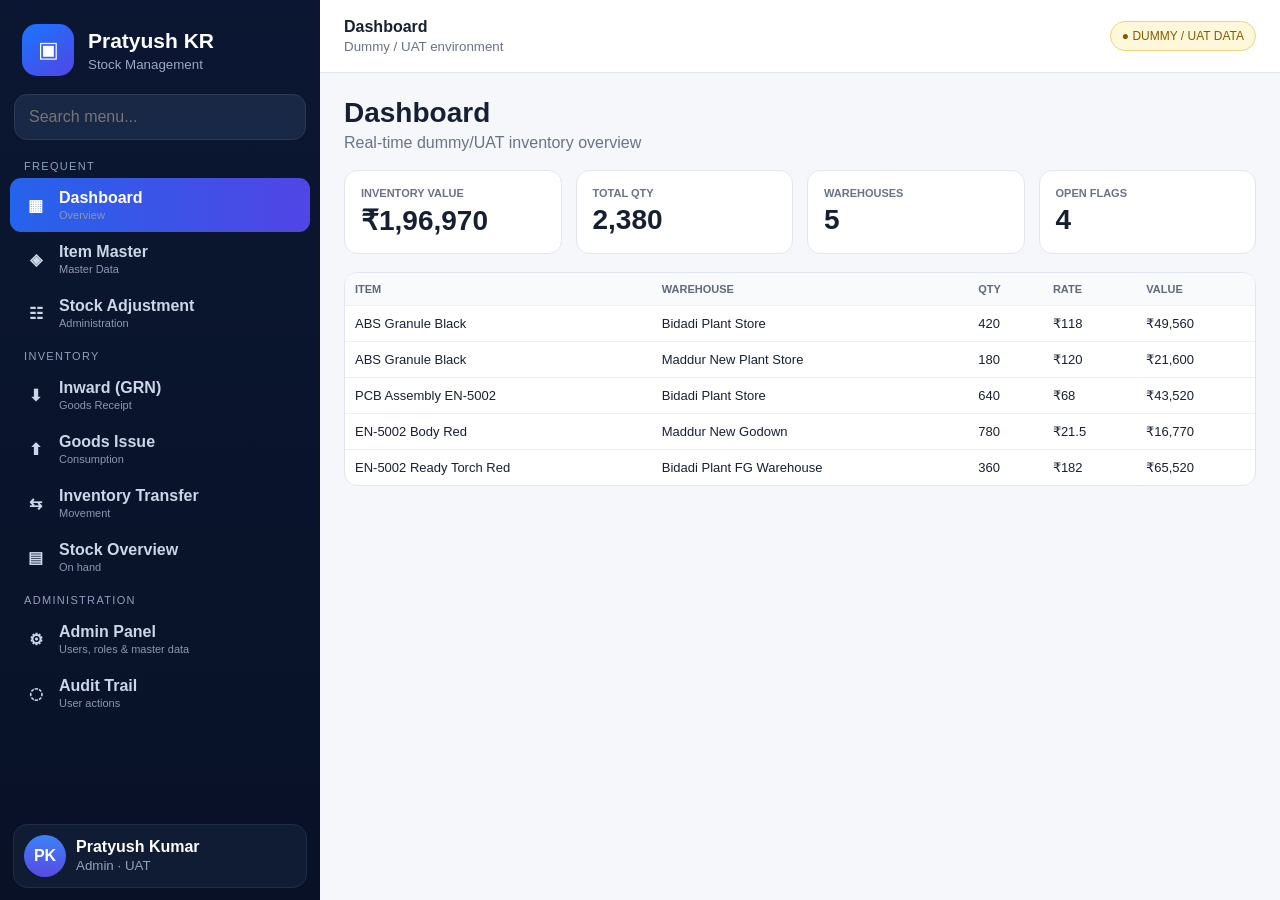
==== commit 59930814: "Add admin panel, stock adjustment, reconciliation and flagged uploads features" ====
--- a/index.html
+++ b/index.html
@@ -1,122 +1,26 @@
 <!doctype html>
-<html lang="en">
-<head>
-<meta charset="utf-8" />
-<meta name="viewport" content="width=device-width,initial-scale=1" />
-<title>Pratyush KR Inventory UAT</title>
-<style>
-:root{--nav:#0c1733;--nav2:#081126;--blue:#2d6df6;--violet:#5146e8;--bg:#f5f7fb;--ink:#17213a;--mut:#7a869d;--line:#e4e9f1;--green:#12805c;--red:#c14242;--amber:#9a6b00}*{box-sizing:border-box}body{margin:0;font-family:Inter,Segoe UI,Arial,sans-serif;background:var(--bg);color:var(--ink)}button,input,select{font:inherit}.app{display:grid;grid-template-columns:326px minmax(0,1fr);min-height:100vh}.side{height:100vh;position:sticky;top:0;background:linear-gradient(180deg,var(--nav),var(--nav2));color:#dce6f5;display:flex;flex-direction:column;overflow:hidden}.brand{display:flex;align-items:center;gap:14px;padding:28px 23px 18px}.logo{width:52px;height:52px;border-radius:16px;background:linear-gradient(145deg,#1679ff,#5545ea);display:grid;place-items:center;font-size:24px;color:#fff}.brand b{display:block;color:#fff;font-size:21px}.brand small{display:block;color:#9ba9c1;margin-top:5px}.search{padding:0 15px 12px}.search input{width:100%;border:1px solid #2c3a58;background:#1a2846;color:#fff;border-radius:14px;padding:14px 15px;outline:none}.scroll{overflow:auto;padding:0 10px 108px}.section{font-size:11px;text-transform:uppercase;letter-spacing:.12em;color:#8ea0bd;padding:9px 16px;display:flex;gap:9px;align-items:center}.section:after{content:"";height:1px;background:#293857;flex:1}.nav,.group{width:100%;border:0;background:transparent;color:#cad6e8;display:flex;align-items:center;gap:12px;padding:11px 14px;border-radius:12px;text-align:left;font-weight:700;cursor:pointer;margin:2px 0}.nav:hover,.group:hover{background:#152442;color:#fff}.nav .ic,.group .ic{width:26px;text-align:center;font-size:18px}.nav small{display:block;color:#8f9db5;font-size:11px;font-weight:500;margin-top:2px}.nav.active{background:linear-gradient(90deg,var(--blue),var(--violet));color:#fff;box-shadow:0 8px 20px #2e42a74a}.nav.active:before{content:"";width:4px;height:28px;background:#ffd426;border-radius:4px;margin-left:-14px}.sub{margin-left:26px;padding-left:17px;border-left:1px solid #1f2e4b}.sub.hide{display:none}.chev{margin-left:auto}.user{position:absolute;left:14px;right:14px;bottom:12px;border:1px solid #1f2c48;background:#101b34;border-radius:15px;padding:11px;display:flex;align-items:center;gap:10px}.avatar{width:42px;height:42px;border-radius:50%;display:grid;place-items:center;background:linear-gradient(#3d82f5,#5848e6);color:#fff;font-weight:800}.user b{display:block;color:#fff}.user small{color:#94a2ba}.main{min-width:0}.top{height:75px;background:#fff;border-bottom:1px solid var(--line);display:flex;align-items:center;padding:0 25px;position:sticky;top:0;z-index:20}.crumb{font-weight:800}.crumb small{display:block;color:var(--mut);font-weight:500;margin-top:3px}.uat{margin-left:auto;border:1px solid #f0d890;background:#fff8df;color:#845e00;padding:7px 11px;border-radius:999px;font-size:12px}.hamb{display:none;margin-right:10px}.page{padding:24px;max-width:1550px;margin:auto}.head{display:flex;gap:12px;align-items:flex-start;margin-bottom:16px}.head h1{font-size:27px;margin:0}.head p{color:var(--mut);margin:5px 0 0}.actions{margin-left:auto;display:flex;gap:8px;flex-wrap:wrap}.btn{border:1px solid #d5deea;background:#fff;color:#263752;border-radius:10px;padding:9px 13px;font-weight:700;cursor:pointer}.btn.primary{border:0;color:#fff;background:linear-gradient(90deg,var(--blue),var(--violet))}.btn.danger{color:#a53838;background:#fff4f4;border-color:#f0c7c7}.grid{display:grid;gap:15px}.kpis{grid-template-columns:repeat(4,1fr)}.two{grid-template-columns:1.35fr 1fr}.card{background:#fff;border:1px solid #e5eaf2;border-radius:15px;box-shadow:0 8px 26px #23375b12}.pad{padding:16px}.label{color:var(--mut);font-size:11px;font-weight:800;text-transform:uppercase}.value{font-size:28px;font-weight:900;margin-top:5px}.foot{color:#8a95a8;font-size:11px;margin-top:8px}.toolbar{display:flex;gap:8px;flex-wrap:wrap;margin-bottom:12px}.toolbar input,.toolbar select,.field input,.field select{border:1px solid #d8e0eb;border-radius:9px;padding:9px 10px;background:#fff;outline:none}.toolbar .grow{flex:1;min-width:230px}.table{overflow:auto}.table table{width:100%;border-collapse:collapse;min-width:760px}.table th{background:#f8fafc;color:#748198;text-transform:uppercase;font-size:11px;text-align:left;padding:10px}.table td{padding:10px;border-top:1px solid #edf0f5;font-size:13px}.badge{display:inline-block;border-radius:999px;padding:4px 8px;font-weight:800;font-size:11px;background:#edf2f8;color:#56647c}.badge.green{background:#e8f8f0;color:#137652}.badge.red{background:#ffeded;color:#b63d3d}.badge.amber{background:#fff3d7;color:#8a640c}.pos{color:var(--green);font-weight:800}.neg{color:var(--red);font-weight:800}.mono{font-family:ui-monospace,SFMono-Regular,Consolas,monospace}.bar{height:9px;background:#edf1f6;border-radius:99px;overflow:hidden}.bar i{display:block;height:100%;background:linear-gradient(90deg,#24aadd,#4f47e7)}.modalbg{position:fixed;inset:0;background:#050b18aa;z-index:50;display:grid;place-items:center;padding:18px}.modal{width:min(850px,100%);max-height:92vh;overflow:auto;background:#fff;border-radius:17px;box-shadow:0 30px 80px #0004}.mh,.mf{padding:16px 18px;display:flex;align-items:center;border-bottom:1px solid var(--line)}.mh h3{margin:0}.mh button{margin-left:auto}.mb{padding:18px}.mf{border-top:1px solid var(--line);border-bottom:0;justify-content:flex-end;gap:8px}.form{display:grid;grid-template-columns:1fr 1fr;gap:12px}.field{display:flex;flex-direction:column;gap:5px}.field.full{grid-column:1/-1}.field label{font-size:12px;color:#526078;font-weight:800}.notice{border:1px solid #dbe5ff;background:#f4f7ff;color:#425f96;border-radius:10px;padding:10px;margin-bottom:12px;font-size:12px}.toast{position:fixed;right:18px;top:88px;background:#14233e;color:#fff;padding:10px 14px;border-radius:10px;z-index:80;display:none}.overlay{display:none}.empty{text-align:center;color:var(--mut);padding:30px}.cards{grid-template-columns:repeat(3,1fr)}.report{padding:16px;cursor:pointer}.report b{display:block;margin-bottom:4px}.report small{color:var(--mut)}
-@media(max-width:900px){.app{display:block}.side{position:fixed;left:-330px;width:310px;z-index:40;transition:.2s}.side.open{left:0}.overlay.show{display:block;position:fixed;inset:0;background:#0006;z-index:35}.hamb{display:inline-block}.page{padding:16px 12px}.kpis,.two,.cards{grid-template-columns:1fr}.head{flex-wrap:wrap}.actions{margin-left:0;width:100%}.form{grid-template-columns:1fr}.field.full{grid-column:auto}}
-</style>
-</head>
-<body>
-<div id="overlay" class="overlay"></div>
-<div class="app">
-  <aside id="side" class="side">
-    <div class="brand"><div class="logo">▣</div><div><b>Pratyush KR</b><small>Stock Management</small></div></div>
-    <div class="search"><input id="menuSearch" placeholder="Search menu..." /></div>
-    <div id="nav" class="scroll"></div>
-    <div class="user"><div class="avatar">PK</div><div><b>Pratyush Kumar</b><small>Admin · UAT</small></div></div>
-  </aside>
-  <main class="main">
-    <div class="top"><button id="hamb" class="btn hamb">☰</button><div id="crumb" class="crumb"></div><span class="uat">● DUMMY / UAT DATA</span></div>
-    <div id="page" class="page"></div>
-  </main>
-</div>
-<div id="modal"></div><div id="toast" class="toast"></div>
-<script>
-const $=s=>document.querySelector(s), $$=s=>[...document.querySelectorAll(s)];
-const KEY='pratyush_kr_inventory_uat_v1';
-const clone=x=>JSON.parse(JSON.stringify(x));
-const today=()=>new Date().toISOString().slice(0,10);
-const fmt=n=>Number(n||0).toLocaleString('en-IN',{maximumFractionDigits:2});
-const cash=n=>'₹'+Number(n||0).toLocaleString('en-IN',{maximumFractionDigits:2});
-const seed={
- seq:{GR:4,GI:3,IT:2,IC:1,IP:1},
- items:[
-  ['I1','RM-ABS-BLK','ABS Granule Black','Raw Material','KG','BATCH',100],
-  ['I2','RM-PCB-001','PCB Assembly EN-5002','Raw Material','PCS','BATCH',250],
-  ['I3','SFG-BODY-RED','EN-5002 Body Red','Semi Finished','PCS','NONE',300],
-  ['I4','FG-TORCH-RED','EN-5002 Ready Torch Red','Finished Goods','PCS','SERIAL',200],
-  ['I5','PACK-BLISTER','EN-5002 Blister Pack Red','Packing Material','PCS','NONE',500],
-  ['I6','CONS-TAPE-48','BOPP Tape 48 mm','Consumable','ROLL','NONE',50]
- ],
- wh:[['W1','BD-RM','Bidadi RM Warehouse','Bidadi'],['W2','BD-FG','Bidadi FG Warehouse','Bidadi'],['W3','MD-RM','Maddur RM Warehouse','Maddur'],['W4','TG-SFG','Taggahalli SFG Warehouse','Taggahalli'],['W5','HL-WIP','Hulivana WIP Warehouse','Hulivana']],
- bins:[['B1','W1','BD-RM-A-R01-L1-B01'],['B2','W1','BD-RM-A-R01-L1-B02'],['B3','W2','BD-FG-FG-R01-L1-B01'],['B4','W3','MD-RM-A-R01-L1-B01'],['B5','W4','TG-SFG-SFG-R01-L1-B01'],['B6','W5','HL-WIP-WIP-R01-L1-B01']],
- stock:[['I1','W1','B1',420,118],['I1','W3','B4',180,120],['I2','W1','B2',640,68],['I3','W4','B5',780,21.5],['I4','W2','B3',360,182],['I5','W1','B2',1200,4.7],['I6','W1','B1',42,55]],
- docs:[['GR-2026-000004','GR','2026-08-07','Posted','W1','Excess found',47200],['GI-2026-000003','GI','2026-08-07','Posted','W1','Maintenance',1050],['IT-2026-000002','IT','2026-08-06','Posted','W3','Replenishment',14160]],
- ledger:[['2026-08-07T09:20:00','GR-2026-000004','GR','I1','W1','B1',400,118],['2026-08-07T11:10:00','GI-2026-000003','GI','I6','W1','B1',-5,55]],
- counts:[], audit:[['2026-08-07T11:10:00','POST','Goods Issue','GI-2026-000003','Pratyush Kumar']],
- uat:Array.from({length:100},(_,i)=>['UAT-'+String(i+1).padStart(3,'0'),['Item','Bin','Opening','GR','GI','Transfer','Batch','Serial','Count','Posting'][i%10],i<64?'Pass':i<69?'Fail':'Not Run'])
-};
-let d=JSON.parse(localStorage.getItem(KEY)||'null')||clone(seed), route=location.hash.slice(1)||'dash';
-const save=()=>localStorage.setItem(KEY,JSON.stringify(d));
-const item=id=>d.items.find(x=>x[0]===id)||[id,id,'Unknown','','','',''];
-const wh=id=>d.wh.find(x=>x[0]===id)||[id,id,'Unknown',''];
-const bin=id=>d.bins.find(x=>x[0]===id)||[id,'',id||'—'];
-const totalQty=(iid,wid,bid)=>d.stock.filter(s=>(!iid||s[0]===iid)&&(!wid||s[1]===wid)&&(!bid||s[2]===bid)).reduce((a,s)=>a+Number(s[3]),0);
-const invValue=()=>d.stock.reduce((a,s)=>a+Number(s[3])*Number(s[4]),0);
-const groups=[
- ['Frequent',true,[['items','◈','Item Master','Master Data'],['dash','▦','Dashboard','Overview'],['adjust','☷','Stock Adjustment','Administration']]],
- ['Inbound',false,[['gr','◈','Inward (GRN)','Goods Receipt'],['opening','⊕','Opening Balance','Initial stock']]],
- ['Internal Movement',false,[['transfer','⇆','Inventory Transfer','Warehouse movement'],['binmove','⌖','Bin to Bin','Location movement']]],
- ['Outbound',false,[['gi','◃','Goods Issue','Consumption / Scrap']]],
- ['Inventory Control',false,[['count','▤','Inventory Count','Physical stock'],['posting','✓','Inventory Posting','Variance']]],
- ['Tracking',false,[['stock','▤','Stock Overview','On hand'],['ledger','≡','Stock Ledger','Audit trail']]],
- ['Master Data',false,[['warehouse','▣','Warehouse / Rack / Bin','Locations'],['items','◈','Item Master','Items']]],
- ['Reports',false,[['reports','⌁','Reports','Operational'],['uatreg','✓','100 UAT Register','Go-live gate']]],
- ['Administration',false,[['audit','◌','Audit Trail','User actions'],['settings','⚙','Settings','Demo controls']]]
-];
-function navItem(x){return `<button class="nav ${route===x[0]?'active':''}" data-route="${x[0]}" data-q="${(x[2]+' '+x[3]).toLowerCase()}"><span class="ic">${x[1]}</span><span><b>${x[2]}</b><small>${x[3]}</small></span></button>`}
-function buildNav(){let h='';groups.forEach((g,i)=>{if(g[1]) h+=`<div class="section">↗ ${g[0]}</div>${g[2].map(navItem).join('')}`; else h+=`<button class="group" data-g="${i}"><span class="ic">▦</span>${g[0]}<span class="chev">⌄</span></button><div class="sub" data-sub="${i}">${g[2].map(navItem).join('')}</div>`});$('#nav').innerHTML=h;$$('.nav').forEach(b=>b.onclick=()=>go(b.dataset.route));$$('.group').forEach(b=>b.onclick=()=>document.querySelector(`[data-sub="${b.dataset.g}"]`).classList.toggle('hide'))}
-function go(r){route=r;location.hash=r;$('#side').classList.remove('open');$('#overlay').classList.remove('show');buildNav();render()}
-function toast(t){const x=$('#toast');x.textContent=t;x.style.display='block';setTimeout(()=>x.style.display='none',1800)}
-function badge(t){let c=/Posted|Pass|Active|Available/.test(t)?'green':/Fail|Blocked/.test(t)?'red':/Pending|Transit|Not Run/.test(t)?'amber':'';return `<span class="badge ${c}">${t}</span>`}
-function table(headers,rows){return `<div class="table"><table><thead><tr>${headers.map(h=>`<th>${h}</th>`).join('')}</tr></thead><tbody>${rows.length?rows.map(r=>`<tr>${r.map(c=>`<td>${c}</td>`).join('')}</tr>`).join(''):`<tr><td colspan="${headers.length}" class="empty">No records</td></tr>`}</tbody></table></div>`}
-function head(title,sub,actions=''){return `<div class="head"><div><h1>${title}</h1><p>${sub}</p></div><div class="actions">${actions}</div></div>`}
-function dashboard(){let pass=d.uat.filter(x=>x[2]==='Pass').length, fail=d.uat.filter(x=>x[2]==='Fail').length;return `${head('Dashboard','Real-time dummy/UAT inventory overview')}<div class="grid kpis">
-${[['Inventory Value',cash(invValue()),'Dummy valuation'],['On Hand',fmt(totalQty()),'Across all bins'],['Items',d.items.length,'Active master items'],['Warehouses',d.wh.length,'Plant / warehouse locations']].map(x=>`<div class="card pad"><div class="label">${x[0]}</div><div class="value">${x[1]}</div><div class="foot">${x[2]}</div></div>`).join('')}</div>
-<div class="grid two" style="margin-top:15px"><div class="card pad"><h3>Recent Documents</h3>${table(['Document','Type','Date','Status','Warehouse','Value'],d.docs.slice().reverse().slice(0,7).map(x=>[x[0],x[1],x[2],badge(x[3]),wh(x[4])[1],cash(x[6])]))}</div><div class="card pad"><h3>100 UAT Progress</h3><div class="value">${pass}/100</div><div class="bar"><i style="width:${pass}%"></i></div><div class="foot">${pass} pass · ${fail} fail · ${100-pass-fail} not run</div><button class="btn" style="margin-top:12px" onclick="go('uatreg')">Open UAT Register</button></div></div>`}
-function itemsPage(){return `${head('Item Master','Create and maintain dummy inventory items',`<button class="btn primary" onclick="openItem()">+ New Item</button><button class="btn" onclick="exportItems()">Export CSV</button>`)}<div class="card pad"><div class="toolbar"><input id="itemQ" class="grow" placeholder="Search item code or name" oninput="renderItemRows()"><select id="itemGroup" onchange="renderItemRows()"><option value="">All Groups</option>${[...new Set(d.items.map(x=>x[3]))].map(x=>`<option>${x}</option>`).join('')}</select></div><div id="itemRows"></div></div>`}
-function renderItemRows(){let q=($('#itemQ')?.value||'').toLowerCase(),g=$('#itemGroup')?.value||'';let rows=d.items.filter(x=>(!q||(x[1]+' '+x[2]).toLowerCase().includes(q))&&(!g||x[3]===g)).map(x=>[x[1],x[2],x[3],x[4],x[5],fmt(totalQty(x[0])),cash(totalQty(x[0])*x[6]),`<button class="btn" onclick="openItem('${x[0]}')">Edit</button>`]);$('#itemRows').innerHTML=table(['Code','Item Name','Group','UoM','Tracking','On Hand','Value',''],rows)}
-function openItem(id){let x=id?item(id):['','','','','PCS','NONE',0];modal(`<div class="mh"><h3>${id?'Edit':'New'} Item</h3><button class="btn" onclick="closeModal()">✕</button></div><div class="mb"><div class="form"><div class="field"><label>Item Code</label><input id="fCode" value="${x[1]}" ${id?'disabled':''}></div><div class="field"><label>Item Name</label><input id="fName" value="${x[2]}"></div><div class="field"><label>Group</label><input id="fGroup" value="${x[3]}"></div><div class="field"><label>UoM</label><input id="fUom" value="${x[4]}"></div><div class="field"><label>Tracking</label><select id="fTrack"><option ${x[5]==='NONE'?'selected':''}>NONE</option><option ${x[5]==='BATCH'?'selected':''}>BATCH</option><option ${x[5]==='SERIAL'?'selected':''}>SERIAL</option></select></div><div class="field"><label>Standard Cost</label><input id="fCost" type="number" step="0.01" value="${x[6]}"></div></div></div><div class="mf"><button class="btn" onclick="closeModal()">Cancel</button><button class="btn primary" onclick="saveItem('${id||''}')">Save</button></div>`)}
-function saveItem(id){let code=$('#fCode').value.trim(),name=$('#fName').value.trim();if(!code||!name)return toast('Item code and name are required');if(!id&&d.items.some(x=>x[1].toLowerCase()===code.toLowerCase()))return toast('Duplicate item code blocked');if(id){let x=item(id);x[2]=name;x[3]=$('#fGroup').value.trim();x[4]=$('#fUom').value.trim();x[5]=$('#fTrack').value;x[6]=Number($('#fCost').value||0)}else d.items.push(['I'+Date.now(),code,name,$('#fGroup').value.trim(),$('#fUom').value.trim(),$('#fTrack').value,Number($('#fCost').value||0)]);audit('SAVE','Item Master',code);save();closeModal();render();toast('Item saved')}
-function warehousePage(){return `${head('Warehouse / Rack / Bin','Branch → Warehouse → Bin location structure',`<button class="btn primary" onclick="openBin()">+ New Bin</button>`)}<div class="card pad">${table(['Warehouse','Name','Branch','Bins','On Hand'],d.wh.map(w=>[w[1],w[2],w[3],d.bins.filter(b=>b[1]===w[0]).length,fmt(totalQty(null,w[0]))]))}</div><div class="card pad" style="margin-top:15px"><h3>Bin Locations</h3>${table(['Bin Code','Warehouse','On Hand'],d.bins.map(b=>[b[2],wh(b[1])[1],fmt(totalQty(null,b[1],b[0]))]))}</div>`}
-function openBin(){modal(`<div class="mh"><h3>New Bin</h3><button class="btn" onclick="closeModal()">✕</button></div><div class="mb"><div class="form"><div class="field"><label>Warehouse</label><select id="bWh">${d.wh.map(w=>`<option value="${w[0]}">${w[1]} · ${w[2]}</option>`).join('')}</select></div><div class="field"><label>Bin Code</label><input id="bCode" placeholder="BD-RM-A-R02-L1-B01"></div></div></div><div class="mf"><button class="btn" onclick="closeModal()">Cancel</button><button class="btn primary" onclick="saveBin()">Create Bin</button></div>`)}
-function saveBin(){let c=$('#bCode').value.trim();if(!c)return toast('Bin code required');if(d.bins.some(b=>b[2]===c))return toast('Duplicate bin blocked');d.bins.push(['B'+Date.now(),$('#bWh').value,c]);audit('CREATE','Bin',c);save();closeModal();render();toast('Bin created')}
-function transPage(type){let cfg={gr:['Inward (GRN)','Goods Receipt','Stock will increase in selected bin'],opening:['Opening Balance','Initial Stock','Creates controlled dummy opening stock'],gi:['Goods Issue','Consumption / Scrap','Stock will decrease and negative stock is blocked'],transfer:['Inventory Transfer','Warehouse / Bin Movement','Source decreases and destination increases'],binmove:['Bin to Bin','Location Movement','Transfer stock between bins']};let c=cfg[type];return `${head(c[0],c[1],`<button class="btn primary" onclick="openTrans('${type}')">+ New ${c[0]}</button>`)}<div class="notice">${c[2]}. All entries are dummy/UAT only.</div><div class="card pad">${table(['Document','Type','Date','Status','Warehouse','Value'],d.docs.filter(x=>type==='gr'?x[1]==='GR':type==='gi'?x[1]==='GI':type==='transfer'||type==='binmove'?x[1]==='IT':type==='opening'?x[1]==='OB':true).slice().reverse().map(x=>[x[0],x[1],x[2],badge(x[3]),wh(x[4])[1],cash(x[6])]))}</div>`}
-function openTrans(type){let isMove=type==='transfer'||type==='binmove';modal(`<div class="mh"><h3>${type==='gr'?'New GRN':type==='opening'?'Opening Balance':type==='gi'?'Goods Issue':'Inventory Transfer'}</h3><button class="btn" onclick="closeModal()">✕</button></div><div class="mb"><div class="form"><div class="field"><label>Item</label><select id="tItem">${d.items.map(i=>`<option value="${i[0]}">${i[1]} · ${i[2]}</option>`).join('')}</select></div><div class="field"><label>${isMove?'Source Warehouse':'Warehouse'}</label><select id="tWh" onchange="refreshBins('tWh','tBin')">${d.wh.map(w=>`<option value="${w[0]}">${w[1]}</option>`).join('')}</select></div><div class="field"><label>${isMove?'Source Bin':'Bin'}</label><select id="tBin"></select></div>${isMove?`<div class="field"><label>Destination Warehouse</label><select id="dWh" onchange="refreshBins('dWh','dBin')">${d.wh.map(w=>`<option value="${w[0]}">${w[1]}</option>`).join('')}</select></div><div class="field"><label>Destination Bin</label><select id="dBin"></select></div>`:''}<div class="field"><label>Quantity</label><input id="tQty" type="number" min="0.0001" step="0.0001" value="1"></div><div class="field"><label>Unit Cost</label><input id="tCost" type="number" step="0.01" value="${d.items[0][6]}"></div><div class="field full"><label>Remarks</label><input id="tRemarks" value="Dummy UAT transaction"></div></div></div><div class="mf"><button class="btn" onclick="closeModal()">Cancel</button><button class="btn primary" onclick="postTrans('${type}')">Post</button></div>`);refreshBins('tWh','tBin');if(isMove)refreshBins('dWh','dBin');$('#tItem').onchange=()=>$('#tCost').value=item($('#tItem').value)[6]}
-function refreshBins(wSel,bSel){let w=$('#'+wSel).value;$('#'+bSel).innerHTML=d.bins.filter(b=>b[1]===w).map(b=>`<option value="${b[0]}">${b[2]}</option>`).join('')}
-function stockRow(i,w,b,delta,cost){let s=d.stock.find(x=>x[0]===i&&x[1]===w&&x[2]===b);if(s){let newQty=Number(s[3])+delta;if(newQty<0)return false;s[3]=newQty;if(delta>0&&cost>0)s[4]=cost}else{if(delta<0)return false;d.stock.push([i,w,b,delta,cost])}return true}
-function docNo(prefix){d.seq[prefix]=(d.seq[prefix]||0)+1;return `${prefix}-2026-${String(d.seq[prefix]).padStart(6,'0')}`}
-function postTrans(type){let iid=$('#tItem').value,w=$('#tWh').value,b=$('#tBin').value,q=Number($('#tQty').value),cost=Number($('#tCost').value),r=$('#tRemarks').value;if(!q||q<=0)return toast('Enter quantity');let prefix=type==='gr'?'GR':type==='opening'?'OB':type==='gi'?'GI':'IT',no=docNo(prefix);if(type==='gi'){if(!stockRow(iid,w,b,-q,cost))return toast('Blocked: insufficient stock');d.ledger.push([new Date().toISOString(),no,'GI',iid,w,b,-q,cost])}else if(type==='gr'||type==='opening'){stockRow(iid,w,b,q,cost);d.ledger.push([new Date().toISOString(),no,prefix,iid,w,b,q,cost])}else{let dw=$('#dWh').value,db=$('#dBin').value;if(w===dw&&b===db)return toast('Source and destination cannot be same');if(!stockRow(iid,w,b,-q,cost))return toast('Blocked: insufficient source stock');stockRow(iid,dw,db,q,cost);d.ledger.push([new Date().toISOString(),no,'IT-OUT',iid,w,b,-q,cost]);d.ledger.push([new Date().toISOString(),no,'IT-IN',iid,dw,db,q,cost])}d.docs.push([no,prefix,today(),'Posted',w,r,q*cost]);audit('POST',type,no);save();closeModal();render();toast(no+' posted')}
-function stockPage(){return `${head('Stock Overview','Current dummy on-hand by item, warehouse and bin',`<button class="btn" onclick="exportStock()">Export CSV</button>`)}<div class="card pad">${table(['Item Code','Item Name','Warehouse','Bin','Qty','Cost','Value'],d.stock.map(s=>[item(s[0])[1],item(s[0])[2],wh(s[1])[1],bin(s[2])[2],fmt(s[3]),cash(s[4]),cash(s[3]*s[4])]))}</div>`}
-function ledgerPage(){return `${head('Stock Ledger','Immutable-style dummy movement history')}<div class="card pad">${table(['Timestamp','Document','Type','Item','Warehouse','Bin','Qty','Rate'],d.ledger.slice().reverse().map(x=>[x[0].replace('T',' ').slice(0,19),x[1],x[2],item(x[3])[1],wh(x[4])[1],bin(x[5])[2],`<span class="${x[6]>=0?'pos':'neg'}">${x[6]>=0?'+':''}${fmt(x[6])}</span>`,cash(x[7])]))}</div>`}
-function countPage(){return `${head('Inventory Count','Create physical counts and post variances',`<button class="btn primary" onclick="openCount()">+ New Count</button>`)}<div class="card pad">${table(['Count','Date','Item','Warehouse','System Qty','Counted Qty','Variance','Status'],d.counts.map(c=>[c[0],c[1],item(c[2])[1],wh(c[3])[1],fmt(c[5]),fmt(c[6]),`<span class="${c[7]===0?'':'neg'}">${fmt(c[7])}</span>`,badge(c[8])]))}</div>`}
-function openCount(){modal(`<div class="mh"><h3>New Inventory Count</h3><button class="btn" onclick="closeModal()">✕</button></div><div class="mb"><div class="form"><div class="field"><label>Item</label><select id="cItem">${d.items.map(i=>`<option value="${i[0]}">${i[1]} · ${i[2]}</option>`).join('')}</select></div><div class="field"><label>Warehouse</label><select id="cWh" onchange="refreshBins('cWh','cBin')">${d.wh.map(w=>`<option value="${w[0]}">${w[1]}</option>`).join('')}</select></div><div class="field"><label>Bin</label><select id="cBin"></select></div><div class="field"><label>Counted Qty</label><input id="cQty" type="number" step="0.0001"></div></div></div><div class="mf"><button class="btn" onclick="closeModal()">Cancel</button><button class="btn primary" onclick="saveCount()">Save Count</button></div>`);refreshBins('cWh','cBin')}
-function saveCount(){let iid=$('#cItem').value,w=$('#cWh').value,b=$('#cBin').value,sys=totalQty(iid,w,b),cnt=Number($('#cQty').value);if(Number.isNaN(cnt))return toast('Enter counted qty');let no=docNo('IC'),v=cnt-sys;d.counts.push([no,today(),iid,w,b,sys,cnt,v,'Pending']);audit('COUNT','Inventory Count',no);save();closeModal();render();toast('Count saved')}
-function postingPage(){let pending=d.counts.filter(c=>c[8]==='Pending');return `${head('Inventory Posting','Post approved count variances')}<div class="notice">Posting changes dummy stock and creates ledger/audit entries. Negative stock is blocked.</div><div class="card pad">${table(['Count','Item','Warehouse','System','Counted','Variance','Action'],pending.map(c=>[c[0],item(c[2])[1],wh(c[3])[1],fmt(c[5]),fmt(c[6]),fmt(c[7]),`<button class="btn primary" onclick="postCount('${c[0]}')">Post Variance</button>`]))}</div>`}
-function postCount(no){let c=d.counts.find(x=>x[0]===no);if(!c)return;if(c[7]<0&&totalQty(c[2],c[3],c[4])+c[7]<0)return toast('Posting blocked: negative stock');stockRow(c[2],c[3],c[4],c[7],item(c[2])[6]);let ip=docNo('IP');d.ledger.push([new Date().toISOString(),ip,'COUNT',c[2],c[3],c[4],c[7],item(c[2])[6]]);d.docs.push([ip,'IP',today(),'Posted',c[3],'Count variance '+c[0],c[7]*item(c[2])[6]]);c[8]='Posted';audit('POST','Inventory Posting',ip);save();render();toast(ip+' posted')}
-function reportsPage(){let names=['Inventory Status','Stock Movement','Inventory Valuation','Bin Content','Low Stock','Slow Moving','Count Variance','Audit Trail','Warehouse Stock'];return `${head('Reports','Operational reports with CSV exports')}<div class="grid cards">${names.map(n=>`<div class="card report" onclick="toast('${n} report opened')"><b>${n}</b><small>Filter · Export · Drill-down</small></div>`).join('')}</div>`}
-function uatPage(){let pass=d.uat.filter(x=>x[2]==='Pass').length;return `${head('100 UAT Register','Mandatory dummy go-live test gate',`<button class="btn" onclick="resetUat()">Reset Results</button>`)}<div class="card pad"><div class="value">${pass}/100 Passed</div><div class="bar" style="margin:8px 0 16px"><i style="width:${pass}%"></i></div>${table(['Test ID','Module','Result','Action'],d.uat.map((x,i)=>[x[0],x[1],badge(x[2]),`<select onchange="setUat(${i},this.value)"><option ${x[2]==='Not Run'?'selected':''}>Not Run</option><option ${x[2]==='Pass'?'selected':''}>Pass</option><option ${x[2]==='Fail'?'selected':''}>Fail</option></select>`]))}</div>`}
-function setUat(i,v){d.uat[i][2]=v;save();render()}
-function auditPage(){return `${head('Audit Trail','Dummy user actions and posting history')}<div class="card pad">${table(['Timestamp','Action','Entity','Reference','User'],d.audit.slice().reverse().map(x=>[x[0].replace('T',' ').slice(0,19),x[1],x[2],x[3],x[4]]))}</div>`}
-function settingsPage(){return `${head('Settings','Demo environment controls')}<div class="card pad"><h3>Pratyush KR Inventory UAT</h3><p style="color:var(--mut)">This build stores dummy/UAT data in your browser local storage.</p><button class="btn danger" onclick="resetAll()">Reset All Dummy Data</button></div>`}
-function adjustPage(){return `${head('Stock Adjustment','Controlled UAT stock adjustments')}<div class="notice">Use Inventory Count + Inventory Posting for controlled quantity adjustment.</div><button class="btn primary" onclick="go('count')">Open Inventory Count</button>`}
-function openingPage(){return transPage('opening')}
-function render(){let map={dash:['Dashboard','Dummy / UAT environment',dashboard],items:['Item Master','Master Data',itemsPage],warehouse:['Warehouse / Rack / Bin','Master Data',warehousePage],gr:['Inward (GRN)','Goods Receipt',()=>transPage('gr')],opening:['Opening Balance','Initial Stock',openingPage],gi:['Goods Issue','Outbound',()=>transPage('gi')],transfer:['Inventory Transfer','Internal Movement',()=>transPage('transfer')],binmove:['Bin to Bin','Internal Movement',()=>transPage('binmove')],stock:['Stock Overview','Tracking',stockPage],ledger:['Stock Ledger','Tracking',ledgerPage],count:['Inventory Count','Inventory Control',countPage],posting:['Inventory Posting','Inventory Control',postingPage],reports:['Reports','Operational',reportsPage],uatreg:['100 UAT Register','Go-live Gate',uatPage],audit:['Audit Trail','Administration',auditPage],settings:['Settings','Administration',settingsPage],adjust:['Stock Adjustment','Administration',adjustPage]};let m=map[route]||map.dash;$('#crumb').innerHTML=`${m[0]}<small>${m[1]}</small>`;$('#page').innerHTML=m[2]();if(route==='items')renderItemRows()}
-function audit(action,entity,ref){d.audit.push([new Date().toISOString(),action,entity,ref,'Pratyush Kumar'])}
-function modal(content){$('#modal').innerHTML=`<div class="modalbg"><div class="modal">${content}</div></div>`}
-function closeModal(){$('#modal').innerHTML=''}
-function csv(name,rows){let text=rows.map(r=>r.map(v=>'"'+String(v).replaceAll('"','""')+'"').join(',')).join('\n'),a=document.createElement('a');a.href=URL.createObjectURL(new Blob([text],{type:'text/csv'}));a.download=name;a.click();URL.revokeObjectURL(a.href)}
-function exportItems(){csv('pratyush-kr-items.csv',[['Code','Name','Group','UoM','Tracking','Cost'],...d.items.map(x=>[x[1],x[2],x[3],x[4],x[5],x[6]])])}
-function exportStock(){csv('pratyush-kr-stock.csv',[['Item','Warehouse','Bin','Qty','Cost'],...d.stock.map(s=>[item(s[0])[1],wh(s[1])[1],bin(s[2])[2],s[3],s[4]])])}
-function resetUat(){d.uat.forEach(x=>x[2]='Not Run');save();render();toast('UAT results reset')}
-function resetAll(){if(confirm('Reset all dummy/UAT data?')){d=clone(seed);save();go('dash');toast('Dummy data reset')}}
-$('#menuSearch').oninput=e=>{let q=e.target.value.toLowerCase();$$('.nav').forEach(b=>b.style.display=!q||b.dataset.q.includes(q)?'flex':'none')};
-$('#hamb').onclick=()=>{$('#side').classList.add('open');$('#overlay').classList.add('show')};$('#overlay').onclick=()=>{$('#side').classList.remove('open');$('#overlay').classList.remove('show')};
-window.onhashchange=()=>{route=location.hash.slice(1)||'dash';buildNav();render()};
-buildNav();render();
-</script>
-</body>
-</html>+<html lang="en"><head><meta charset="utf-8"><meta name="viewport" content="width=device-width,initial-scale=1"><title>Pratyush KR Inventory UAT</title><style>
+:root{--nav:#0b1732;--nav2:#081126;--blue:#2563eb;--violet:#5145e5;--bg:#f5f7fb;--ink:#172033;--mut:#687386;--line:#dfe5ee}*{box-sizing:border-box}body{margin:0;font-family:Inter,Segoe UI,Arial,sans-serif;background:var(--bg);color:var(--ink)}button,input,select,textarea{font:inherit}.app{display:grid;grid-template-columns:320px 1fr;min-height:100vh}.side{position:sticky;top:0;height:100vh;background:linear-gradient(180deg,var(--nav),var(--nav2));color:#dbe5f5;display:flex;flex-direction:column;overflow:hidden}.brand{display:flex;gap:14px;align-items:center;padding:24px 22px 18px}.logo{width:52px;height:52px;border-radius:15px;display:grid;place-items:center;background:linear-gradient(145deg,#1976ff,#5145e5);color:#fff;font-size:22px}.brand b{display:block;color:#fff;font-size:21px}.brand small{display:block;color:#9aa7be;margin-top:4px}.search{padding:0 14px 10px}.search input{width:100%;background:#192844;color:#fff;border:1px solid #2d3a56;padding:13px 14px;border-radius:13px;outline:none}.navwrap{overflow:auto;padding:0 10px 100px}.sec{font-size:11px;text-transform:uppercase;letter-spacing:.12em;color:#8fa0bd;padding:10px 14px 6px}.nav{width:100%;display:flex;align-items:center;gap:11px;background:transparent;color:#cbd6e8;border:0;padding:11px 13px;border-radius:11px;text-align:left;cursor:pointer;font-weight:700}.nav:hover{background:#142441;color:#fff}.nav .ic{width:25px;text-align:center}.nav small{display:block;font-size:11px;color:#8998b3;font-weight:500;margin-top:2px}.nav.active{background:linear-gradient(90deg,var(--blue),var(--violet));color:#fff}.user{position:absolute;left:13px;right:13px;bottom:12px;border:1px solid #1f2d49;background:#101b34;border-radius:14px;padding:10px;display:flex;gap:10px;align-items:center}.av{width:42px;height:42px;border-radius:50%;display:grid;place-items:center;background:linear-gradient(#3c83f5,#5849e5);color:#fff;font-weight:800}.user b{display:block;color:#fff}.user small{color:#94a2ba}.main{min-width:0}.top{height:73px;background:#fff;border-bottom:1px solid var(--line);display:flex;align-items:center;padding:0 24px;position:sticky;top:0;z-index:10}.crumb{font-weight:800}.crumb small{display:block;color:var(--mut);font-weight:500;margin-top:3px}.uat{margin-left:auto;border:1px solid #f1d37c;background:#fff7da;color:#825d00;border-radius:999px;padding:7px 11px;font-size:12px}.page{padding:24px;max-width:1550px;margin:auto}.head{display:flex;gap:14px;align-items:flex-start;margin-bottom:18px}.head h1{margin:0;font-size:28px}.head p{margin:5px 0 0;color:var(--mut)}.actions{margin-left:auto;display:flex;gap:8px;flex-wrap:wrap}.btn{border:1px solid #d4dce8;background:#fff;color:#26364e;border-radius:9px;padding:9px 13px;font-weight:700;cursor:pointer}.btn.primary{border:0;background:var(--blue);color:#fff}.btn.danger{color:#b42318;border-color:#f0c1bc;background:#fff5f4}.grid{display:grid;gap:14px}.kpis{grid-template-columns:repeat(4,1fr)}.card{background:#fff;border:1px solid #e1e6ee;border-radius:13px}.pad{padding:16px}.label{font-size:11px;color:var(--mut);text-transform:uppercase;font-weight:800}.value{font-size:28px;font-weight:900;margin-top:5px}.toolbar{display:flex;gap:8px;flex-wrap:wrap;margin-bottom:12px}.toolbar input,.toolbar select,.field input,.field select,.field textarea{border:1px solid #d7dee9;background:#fff;border-radius:9px;padding:9px 10px;outline:none}.toolbar .grow{flex:1;min-width:240px}.table{overflow:auto}.table table{width:100%;border-collapse:collapse;min-width:800px}.table th{background:#f8fafc;text-align:left;color:#5f6979;font-size:11px;text-transform:uppercase;padding:10px}.table td{padding:10px;border-top:1px solid #edf0f4;font-size:13px}.badge{display:inline-block;border-radius:999px;padding:4px 8px;font-size:11px;font-weight:800;background:#edf2f7}.green{background:#dcfce7;color:#166534}.red{background:#fee2e2;color:#991b1b}.amber{background:#fef3c7;color:#92400e}.tabs{display:flex;gap:8px;border-bottom:1px solid var(--line);margin-bottom:20px;overflow:auto}.tab{border:0;background:transparent;padding:12px 16px;color:#677184;font-weight:700;white-space:nowrap;cursor:pointer}.tab.active{color:var(--blue);border-bottom:2px solid var(--blue)}.modalbg{position:fixed;inset:0;background:#020817aa;z-index:50;display:grid;place-items:center;padding:18px}.modal{width:min(920px,100%);max-height:92vh;overflow:auto;background:#fff;border-radius:16px}.mh,.mf{padding:15px 18px;display:flex;align-items:center;border-bottom:1px solid var(--line)}.mh h3{margin:0}.mh .x{margin-left:auto}.mb{padding:18px}.mf{border-top:1px solid var(--line);border-bottom:0;justify-content:flex-end;gap:8px}.form{display:grid;grid-template-columns:1fr 1fr;gap:12px}.field{display:flex;flex-direction:column;gap:5px}.field.full{grid-column:1/-1}.field label{font-size:12px;color:#526078;font-weight:800}.notice{background:#fff9e7;border:1px solid #f3d47a;border-radius:10px;padding:11px;color:#785b00;font-size:12px;margin-bottom:14px}.admincards{grid-template-columns:repeat(4,1fr)}.master{overflow:hidden}.master .color{padding:15px;color:#fff;font-size:25px;font-weight:900}.master .body{padding:14px}.master .body b{display:block}.master .body small{color:var(--mut)}.rolegrid{grid-template-columns:repeat(3,1fr)}.role{padding:18px}.role b{font-size:17px}.role small{display:block;color:var(--mut);margin:6px 0}.link{color:var(--blue);cursor:pointer}.toast{position:fixed;right:18px;top:84px;background:#15243e;color:#fff;padding:10px 14px;border-radius:10px;display:none;z-index:80}.hamb{display:none}@media(max-width:900px){.app{display:block}.side{position:fixed;left:-330px;width:310px;z-index:40;transition:.2s}.side.open{left:0}.hamb{display:inline-block;margin-right:10px}.page{padding:15px 11px}.kpis,.admincards,.rolegrid{grid-template-columns:1fr}.head{flex-wrap:wrap}.actions{margin-left:0}.form{grid-template-columns:1fr}.field.full{grid-column:auto}}
+</style></head><body><div class="app"><aside id="side" class="side"><div class="brand"><div class="logo">▣</div><div><b>Pratyush KR</b><small>Stock Management</small></div></div><div class="search"><input id="menuSearch" placeholder="Search menu..."></div><div id="nav" class="navwrap"></div><div class="user"><div class="av">PK</div><div><b>Pratyush Kumar</b><small>Admin · UAT</small></div></div></aside><main class="main"><div class="top"><button id="hamb" class="btn hamb">☰</button><div id="crumb" class="crumb"></div><span class="uat">● DUMMY / UAT DATA</span></div><div id="page" class="page"></div></main></div><div id="modal"></div><div id="toast" class="toast"></div><script>
+const $=s=>document.querySelector(s),$$=s=>[...document.querySelectorAll(s)],KEY='pratyush_kr_ims_v3',fmt=n=>Number(n||0).toLocaleString('en-IN',{maximumFractionDigits:2}),cash=n=>'₹'+fmt(n),clone=x=>JSON.parse(JSON.stringify(x));
+const seed={seq:{ADJ:280},items:[['I1','RM-ABS-BLK','ABS Granule Black','Raw Material','KG','BATCH',100],['I2','RM-PCB-001','PCB Assembly EN-5002','Raw Material','PCS','BATCH',250],['I3','SFG-BODY-RED','EN-5002 Body Red','Semi Finished','PCS','NONE',300],['I4','FG-TORCH-RED','EN-5002 Ready Torch Red','Finished Goods','PCS','SERIAL',200]],wh:[['W1','Bidadi Plant Store','Bidadi'],['W2','Bidadi Plant FG Warehouse','Bidadi'],['W3','Maddur New Plant Store','Maddur'],['W4','Maddur New Godown','Maddur'],['W5','New B2R WH','B2R']],stock:[['I1','W1',420,118],['I1','W3',180,120],['I2','W1',640,68],['I3','W4',780,21.5],['I4','W2',360,182]],adjustments:[['ADJ0280/2627','05/08/2026','W3','Reconciliation Adjustment','Pratyush Kumar','','Posted'],['ADJ0279/2627','03/08/2026','W1','Opening Balance','Pratyush Kumar','','Posted'],['ADJ0278/2627','01/08/2026','W4','Reconciliation Adjustment','Krishna','','Posted'],['ADJ0277/2627','15/06/2026','W2','Opening Balance','Pratyush Kumar','600083/84,600137','Posted']],users:[['Abhijith','abhijith@geaan.com','Loading/Unloading Supervisor','Loading/Unloading Supervisor','Bidadi Plant','Bidadi Plant Store','Inactive'],['Abhishek Patel','abhishek@rjca.co.in','Auditor Team','Stock Audit','-','-','Active'],['Pratyush Kumar','pratyush@geaan.com','Admin','Inventory Admin','All','All','Active'],['Krishna','krishna@geaan.com','Stockist','Stores','Maddur Plant','Maddur New Plant Store','Active']],roles:[['Accountant','View GRNs, Stock Ledger, Reconciliation',4],['Admin','Full system access - Masters & all screens',16],['Auditor Team','No description',5],['Driver','Vehicle driver for logistics',3],['Job Worker','No description',3],['Loading/Unloading Supervisor','Loading and unloading operations',2],['Maintenance','No description',1],['Manager','Requisitions, Approvals, Reports',1],['Production Manager','Manages production, allocates requisitions to warehouses',8],['Purchase executive','No description',4],['Purchase Manager','No description',1],['Security','GRN Entry and Gate Pass',2],['Stock Taker','Physical stock counting',3],['Stockist','Warehouse operations',7],['Supervisor','Supervision & approvals',4]],masters:[['Item Master',5753,'#2f6fed','Manage items'],['Vendor Master',509,'#a33af1','Manage vendors'],['Customer Master',204,'#1bb454','Manage customers'],['Price List Master',2,'#14a58d','Manage price_lists'],['Warehouse Master',176,'#ff5a08','Manage warehouses'],['Plant Master',9,'#ef3038','Manage plants'],['Vehicle Master',196,'#dfa600','Manage vehicles'],['Transporter Vehicle Types',10,'#e38700','Manage transporter_vehicle_types'],['Supervisor Master',31,'#5550ee','Manage supervisors'],['Driver Master',89,'#e62f85','Manage drivers'],['Security Master',21,'#637084','Manage security'],['BOM Management',869,'#16a598','Manage boms'],['UOM Master',14,'#13a6df','Manage uoms'],['UOM Conversions',2,'#17a7bc','Manage uom_conversions'],['Number Series',43,'#8446eb','Manage number_series'],['Asset Register (FAR)',7,'#716b67','Manage assets'],['Colour Master',20,'#ca2bdd','Manage colours'],['Polymer Master',15,'#78c500','Manage polymers'],['Moulding Machines',42,'#ef3257','Manage moulding_machines'],['Mix Recipes',0,'#0eaa76','Manage mix_recipes']],crateRecon:[['RM-ABS-BLK','ABS Granule Black','Bidadi Plant Store','B-260801',410,420,-10,'Ledger phantom'],['SFG-BODY-RED','EN-5002 Body Red','Maddur New Godown','',790,780,10,'Crate phantom']],uploads:[['5 Aug 2026, 6:04 pm','RC Copy','a vehicle Registration Certificate (RC)','The uploaded file is an RTO fee payment receipt for new vehicle registration, not a Registration Certificate (RC).','Pratyush Kumar','Open'],['30 Jul 2026, 9:42 am','Tax Paid Receipt','a vehicle tax paid receipt','The uploaded file is a commercial vehicle liability insurance policy certificate, not a vehicle tax paid receipt.','Pratyush Kumar','Open'],['27 Jul 2026, 3:41 pm','Tax Paid Receipt','a vehicle tax paid receipt','The uploaded file is a commercial vehicle insurance policy certificate, not a vehicle tax paid receipt.','Pratyush Kumar','Open'],['27 Jul 2026, 9:50 am','Driving Licence Photo','a driving licence','The uploaded document is a Vehicle Registration Certificate (RC), not a driving licence.','Praveen','Open']],audit:[]};
+let d=JSON.parse(localStorage.getItem(KEY)||'null')||clone(seed),route=location.hash.slice(1)||'dash',adminTab='users',adjTab='adjustments';const save=()=>localStorage.setItem(KEY,JSON.stringify(d));
+const navGroups=[['Frequent',[['dash','▦','Dashboard','Overview'],['items','◈','Item Master','Master Data'],['adjust','☷','Stock Adjustment','Administration']]],['Inventory',[['gr','⬇','Inward (GRN)','Goods Receipt'],['gi','⬆','Goods Issue','Consumption'],['transfer','⇆','Inventory Transfer','Movement'],['stock','▤','Stock Overview','On hand']]],['Administration',[['admin','⚙','Admin Panel','Users, roles & master data'],['audit','◌','Audit Trail','User actions']]]];
+function nav(){let h='';navGroups.forEach(g=>h+=`<div class="sec">${g[0]}</div>`+g[1].map(x=>`<button class="nav ${route===x[0]?'active':''}" data-r="${x[0]}" data-q="${(x[2]+' '+x[3]).toLowerCase()}"><span class="ic">${x[1]}</span><span><b>${x[2]}</b><small>${x[3]}</small></span></button>`).join(''));$('#nav').innerHTML=h;$$('.nav').forEach(b=>b.onclick=()=>go(b.dataset.r))}
+function go(r){route=r;location.hash=r;nav();render()}window.onhashchange=()=>{route=location.hash.slice(1)||'dash';nav();render()};
+function head(t,s,a=''){return `<div class="head"><div><h1>${t}</h1><p>${s}</p></div><div class="actions">${a}</div></div>`}function table(h,r){return `<div class="card table"><table><thead><tr>${h.map(x=>`<th>${x}</th>`).join('')}</tr></thead><tbody>${r.join('')}</tbody></table></div>`}function badge(s){return `<span class="badge ${['Active','Posted','Matched','Reviewed'].includes(s)?'green':['Inactive','Cancelled'].includes(s)?'red':'amber'}">${s}</span>`}function toast(m){$('#toast').textContent=m;$('#toast').style.display='block';setTimeout(()=>$('#toast').style.display='none',1600)}function modal(h){$('#modal').innerHTML=`<div class="modalbg"><div class="modal">${h}</div></div>`}function closeModal(){$('#modal').innerHTML=''}function log(a,e){d.audit.unshift([new Date().toLocaleString(),a,e,'Pratyush Kumar']);save()}
+function dashboard(){let q=d.stock.reduce((a,s)=>a+s[2],0),v=d.stock.reduce((a,s)=>a+s[2]*s[3],0);return head('Dashboard','Real-time dummy/UAT inventory overview')+`<div class="grid kpis"><div class="card pad"><div class="label">Inventory Value</div><div class="value">${cash(v)}</div></div><div class="card pad"><div class="label">Total Qty</div><div class="value">${fmt(q)}</div></div><div class="card pad"><div class="label">Warehouses</div><div class="value">${d.wh.length}</div></div><div class="card pad"><div class="label">Open Flags</div><div class="value">${d.uploads.filter(x=>x[5]==='Open').length}</div></div></div><br>${stockTable()}`}
+function stockTable(){return table(['Item','Warehouse','Qty','Rate','Value'],d.stock.map(s=>`<tr><td>${d.items.find(i=>i[0]===s[0])?.[2]}</td><td>${d.wh.find(w=>w[0]===s[1])?.[1]}</td><td>${fmt(s[2])}</td><td>${cash(s[3])}</td><td>${cash(s[2]*s[3])}</td></tr>`))}function stock(){return head('Stock Overview','On-hand dummy/UAT stock by warehouse')+stockTable()}
+function items(){return head('Item Master','Maintain dummy/UAT inventory items','<button class="btn primary" onclick="toast(\'New Item form available in UAT\')">+ New Item</button>')+table(['Code','Name','Group','UOM','Tracking','Reorder'],d.items.map(x=>`<tr><td class="link">${x[1]}</td><td>${x[2]}</td><td>${x[3]}</td><td>${x[4]}</td><td>${x[5]}</td><td>${x[6]}</td></tr>`))}
+function adjust(){let rows=d.adjustments.map((a,i)=>`<tr><td class="link">${a[0]}</td><td>${a[1]}</td><td>${d.wh.find(w=>w[0]===a[2])?.[1]}</td><td>${a[3]}</td><td>${a[4]}</td><td>${a[5]||''}</td><td>${badge(a[6])}</td><td><span class="link" onclick="viewAdj(${i})">◉ View</span> ${a[6]==='Posted'?`&nbsp;<span class="link" style="color:#dc2626" onclick="cancelAdj(${i})">⊗ Cancel</span>`:''}</td></tr>`);return head('☷ Stock Adjustment','Master-admin-only. Sets opening balance or fixes a variance. Positive deltas create stock; negative deltas deplete existing stock FIFO. Posting and cancelling require password confirmation.','<button class="btn primary" onclick="newAdj()">＋ New Adjustment</button>')+`<div class="tabs"><button class="tab ${adjTab==='adjustments'?'active':''}" onclick="adjTab='adjustments';render()">Adjustments</button><button class="tab ${adjTab==='approvals'?'active':''}" onclick="adjTab='approvals';render()">Stock Take Approvals</button></div>${adjTab==='adjustments'?`<div class="toolbar"><input class="grow" placeholder="Search number / warehouse / notes"><select><option>All status</option><option>Posted</option><option>Cancelled</option></select><select><option>All types</option><option>Opening Balance</option><option>Reconciliation Adjustment</option></select><select><option>All warehouses</option>${d.wh.map(w=>`<option>${w[1]}</option>`).join('')}</select></div><h3>History <span style="color:#9aa3b2">(${d.adjustments.length})</span></h3>${table(['Number','Date','Warehouse','Type','By','Notes','Status','Actions'],rows)}`:`<div class="notice">Stock take approvals require supervisor review before inventory posting.</div>${table(['Count No','Warehouse','Counted By','Variance','Status','Action'],['IC-2026-0001','IC-2026-0002'].map((x,i)=>`<tr><td>${x}</td><td>${d.wh[i][1]}</td><td>Stock Taker ${i+1}</td><td>${i?'-12':'8'}</td><td>${badge('Pending')}</td><td><button class="btn primary" onclick="toast('Approved')">Approve</button></td></tr>`))}`}`}
+function newAdj(){modal(`<div class="mh"><h3>New Stock Adjustment</h3><button class="btn x" onclick="closeModal()">×</button></div><div class="mb"><div class="notice">UAT only. Password 1234 is required to post.</div><div class="form"><div class="field"><label>Type</label><select id="at"><option>Opening Balance</option><option>Reconciliation Adjustment</option></select></div><div class="field"><label>Warehouse</label><select id="aw">${d.wh.map(w=>`<option value="${w[0]}">${w[1]}</option>`).join('')}</select></div><div class="field"><label>Item</label><select id="ai">${d.items.map(i=>`<option value="${i[0]}">${i[1]} - ${i[2]}</option>`).join('')}</select></div><div class="field"><label>Quantity Delta</label><input id="aq" type="number"></div><div class="field full"><label>Notes</label><textarea id="an"></textarea></div><div class="field full"><label>Admin Password</label><input id="ap" type="password"></div></div></div><div class="mf"><button class="btn" onclick="closeModal()">Cancel</button><button class="btn primary" onclick="postAdj()">Post Adjustment</button></div>`)}function postAdj(){if($('#ap').value!=='1234')return toast('Invalid UAT password');let q=Number($('#aq').value),iid=$('#ai').value,wid=$('#aw').value;if(!q)return toast('Enter quantity delta');let s=d.stock.find(x=>x[0]===iid&&x[1]===wid);if(q<0&&(!s||s[2]+q<0))return toast('Insufficient stock');if(!s){s=[iid,wid,0,0];d.stock.push(s)}s[2]+=q;let n='ADJ'+String(++d.seq.ADJ).padStart(4,'0')+'/2627';d.adjustments.unshift([n,new Date().toLocaleDateString('en-GB'),wid,$('#at').value,'Pratyush Kumar',$('#an').value,'Posted']);save();log('POST','Stock Adjustment '+n);closeModal();render()}function viewAdj(i){let a=d.adjustments[i];modal(`<div class="mh"><h3>${a[0]}</h3><button class="btn x" onclick="closeModal()">×</button></div><div class="mb"><p><b>Warehouse:</b> ${d.wh.find(w=>w[0]===a[2])?.[1]}</p><p><b>Type:</b> ${a[3]}</p><p><b>By:</b> ${a[4]}</p><p><b>Notes:</b> ${a[5]||'-'}</p><p><b>Status:</b> ${a[6]}</p></div>`)}function cancelAdj(i){modal(`<div class="mh"><h3>Cancel ${d.adjustments[i][0]}</h3><button class="btn x" onclick="closeModal()">×</button></div><div class="mb"><div class="field"><label>Admin Password</label><input id="cp" type="password" placeholder="1234"></div></div><div class="mf"><button class="btn danger" onclick="doCancelAdj(${i})">Confirm Cancel</button></div>`)}function doCancelAdj(i){if($('#cp').value!=='1234')return toast('Invalid password');d.adjustments[i][6]='Cancelled';save();log('CANCEL','Adjustment '+d.adjustments[i][0]);closeModal();render()}
+function admin(){return head('Admin Panel','Manage users, roles, and master data')+`<div class="tabs">${[['users','♙','User Management'],['roles','⚿','Roles & Permissions'],['masters','⚙','Master Data'],['recon','▤','Stock vs Crate Recon'],['uploads','⚠','Flagged Uploads']].map(x=>`<button class="tab ${adminTab===x[0]?'active':''}" onclick="adminTab='${x[0]}';render()">${x[1]} ${x[2]}</button>`).join('')}</div>${adminTab==='users'?adminUsers():adminTab==='roles'?adminRoles():adminTab==='masters'?adminMasters():adminTab==='recon'?adminRecon():adminUploads()}`}
+function adminUsers(){let a=d.users.filter(x=>x[6]==='Active').length;return `<div class="toolbar"><input class="grow" placeholder="Search users by name, email, role..."><button class="btn primary" onclick="newUser()">♙ Add New User</button></div><div class="grid admincards"><div class="card pad"><div class="value" style="color:#2563eb">${d.users.length}</div><div class="label">Total Users</div></div><div class="card pad"><div class="value" style="color:#159947">${a}</div><div class="label">Active</div></div><div class="card pad"><div class="value" style="color:#c21f24">${d.users.length-a}</div><div class="label">Inactive</div></div><div class="card pad"><div class="value" style="color:#7c2ce2">${d.roles.length}</div><div class="label">Roles</div></div></div><br>${table(['Name','Email','Role','Designation','Plant','Warehouse','Status','Actions'],d.users.map((u,i)=>`<tr><td>${u[0]}</td><td>${u[1]}</td><td><span class="badge">${u[2]}</span></td><td>${u[3]}</td><td>${u[4]}</td><td>${u[5]}</td><td>${badge(u[6])}</td><td><span class="link" onclick="editUser(${i})">✎</span> &nbsp;<span class="link" onclick="toggleUser(${i})">◉</span></td></tr>`))}`}
+function newUser(){userModal(-1)}function editUser(i){userModal(i)}function userModal(i){let u=i>=0?d.users[i]:['','','Accountant','','','','Active'];modal(`<div class="mh"><h3>${i>=0?'Edit':'Add New'} User</h3><button class="btn x" onclick="closeModal()">×</button></div><div class="mb"><div class="form"><div class="field"><label>Name</label><input id="un" value="${u[0]}"></div><div class="field"><label>Email</label><input id="ue" value="${u[1]}"></div><div class="field"><label>Role</label><select id="ur">${d.roles.map(r=>`<option ${r[0]===u[2]?'selected':''}>${r[0]}</option>`).join('')}</select></div><div class="field"><label>Designation</label><input id="ud" value="${u[3]}"></div><div class="field"><label>Plant</label><input id="up" value="${u[4]}"></div><div class="field"><label>Warehouse</label><input id="uw" value="${u[5]}"></div></div></div><div class="mf"><button class="btn" onclick="closeModal()">Cancel</button><button class="btn primary" onclick="saveUser(${i})">Save</button></div>`)}function saveUser(i){let u=[$('#un').value,$('#ue').value,$('#ur').value,$('#ud').value,$('#up').value,$('#uw').value,i>=0?d.users[i][6]:'Active'];if(i>=0)d.users[i]=u;else d.users.push(u);save();log(i>=0?'UPDATE':'CREATE','User '+u[0]);closeModal();render()}function toggleUser(i){d.users[i][6]=d.users[i][6]==='Active'?'Inactive':'Active';save();render()}
+function adminRoles(){return `<div class="toolbar"><div class="grow"></div><input id="newrole" placeholder="New role name"><button class="btn primary" onclick="addRole()">＋ Add role</button></div><h3>Roles</h3><div class="grid rolegrid">${d.roles.map((r,i)=>`<div class="card role"><b>${r[0]}</b><small>${r[1]}</small><span class="link">${r[2]} users</span><div style="margin-top:12px"><button class="btn" onclick="rolePerm(${i})">Permissions</button></div></div>`).join('')}</div>`}function addRole(){let n=$('#newrole').value.trim();if(!n)return;d.roles.push([n,'No description',0]);save();render()}function rolePerm(i){let r=d.roles[i];modal(`<div class="mh"><h3>${r[0]} Permissions</h3><button class="btn x" onclick="closeModal()">×</button></div><div class="mb">${['View Masters','Create GRN','Post Goods Issue','Stock Adjustment','Inventory Transfer','Admin Panel','Reports','Audit'].map(x=>`<label style="display:block;margin:10px"><input type="checkbox" ${i===1?'checked':''}> ${x}</label>`).join('')}</div><div class="mf"><button class="btn primary" onclick="toast('Permissions saved');closeModal()">Save Permissions</button></div>`)}
+function adminMasters(){return `<div class="grid admincards">${d.masters.map(m=>`<div class="card master"><div class="color" style="background:${m[2]}">${m[1]} <span style="float:right">▧</span></div><div class="body"><b>${m[0]}</b><small>${m[3]}</small><div style="margin-top:10px"><button class="btn" onclick="toast('${m[0]} opened')">Manage</button></div></div></div>`).join('')}</div>`}
+function adminRecon(){return `<div class="notice"><b>⚠ Stock vs Crate Reconciliation</b><br>Compares crate_contents against stock_ledger per item × warehouse × batch.</div><div class="grid kpis"><div class="card pad"><div class="label">Total drift rows</div><div class="value">${d.crateRecon.length}</div></div><div class="card pad"><div class="label">Crate phantoms</div><div class="value" style="color:#dc2626">${d.crateRecon.filter(x=>x[7]==='Crate phantom').length}</div></div><div class="card pad"><div class="label">Ledger phantoms</div><div class="value" style="color:#2563eb">${d.crateRecon.filter(x=>x[7]==='Ledger phantom').length}</div></div><div class="card pad"><div class="label">Mismatched</div><div class="value" style="color:#d97706">${d.crateRecon.length}</div></div></div><br><div class="toolbar"><input class="grow" placeholder="Search by item code, name, warehouse, or batch..."><select><option>All drift (${d.crateRecon.length})</option></select><button class="btn" onclick="toast('Reconciliation refreshed')">↻ Refresh</button></div>${table(['Item Code','Item Name','Warehouse','Batch','In Crates','Ledger Net','Drift','Type'],d.crateRecon.map(x=>`<tr><td>${x[0]}</td><td>${x[1]}</td><td>${x[2]}</td><td>${x[3]||'-'}</td><td>${x[4]}</td><td>${x[5]}</td><td>${x[6]}</td><td>${x[7]}</td></tr>`))}`}
+function adminUploads(){let rows=d.uploads.filter(x=>x[5]==='Open');return `<h3>Flagged Uploads</h3><p style="color:#687386">Documents the AI verifier suspected do not match what the upload slot expected. ${rows.length} open.</p>${table(['When','Upload slot','Expected','Why flagged','Uploaded by','Document','Action'],rows.map(u=>`<tr><td>${u[0]}</td><td>${u[1]}</td><td>${u[2]}</td><td>${u[3]}</td><td>${u[4]}</td><td><span class="link" onclick="toast('Document preview')">View</span></td><td><button class="btn" onclick="reviewUpload(${d.uploads.indexOf(u)})">Mark reviewed</button></td></tr>`))}` }function reviewUpload(i){d.uploads[i][5]='Reviewed';save();log('REVIEW','Flagged upload '+d.uploads[i][1]);render()}
+function generic(t){return head(t,'Dummy/UAT workflow screen')+`<div class="notice">This workflow remains available in UAT mode. Operational transaction logic is simulated only.</div>`}function audit(){return head('Audit Trail','UAT action history')+table(['When','Action','Entity','User'],d.audit.map(x=>`<tr><td>${x[0]}</td><td>${x[1]}</td><td>${x[2]}</td><td>${x[3]}</td></tr>`))}
+function render(){let m={dash:dashboard,items,stock,adjust,admin,audit,gr:()=>generic('Inward (GRN)'),gi:()=>generic('Goods Issue'),transfer:()=>generic('Inventory Transfer')};$('#page').innerHTML=(m[route]||dashboard)();$('#crumb').innerHTML=`${route==='admin'?'Admin Panel':route==='adjust'?'Stock Adjustment':route==='items'?'Item Master':route==='stock'?'Stock Overview':'Dashboard'}<small>Dummy / UAT environment</small>`}nav();render();$('#hamb').onclick=()=>$('#side').classList.toggle('open');$('#menuSearch').oninput=e=>$$('.nav').forEach(b=>b.style.display=b.dataset.q.includes(e.target.value.toLowerCase())?'flex':'none');
+</script></body></html>
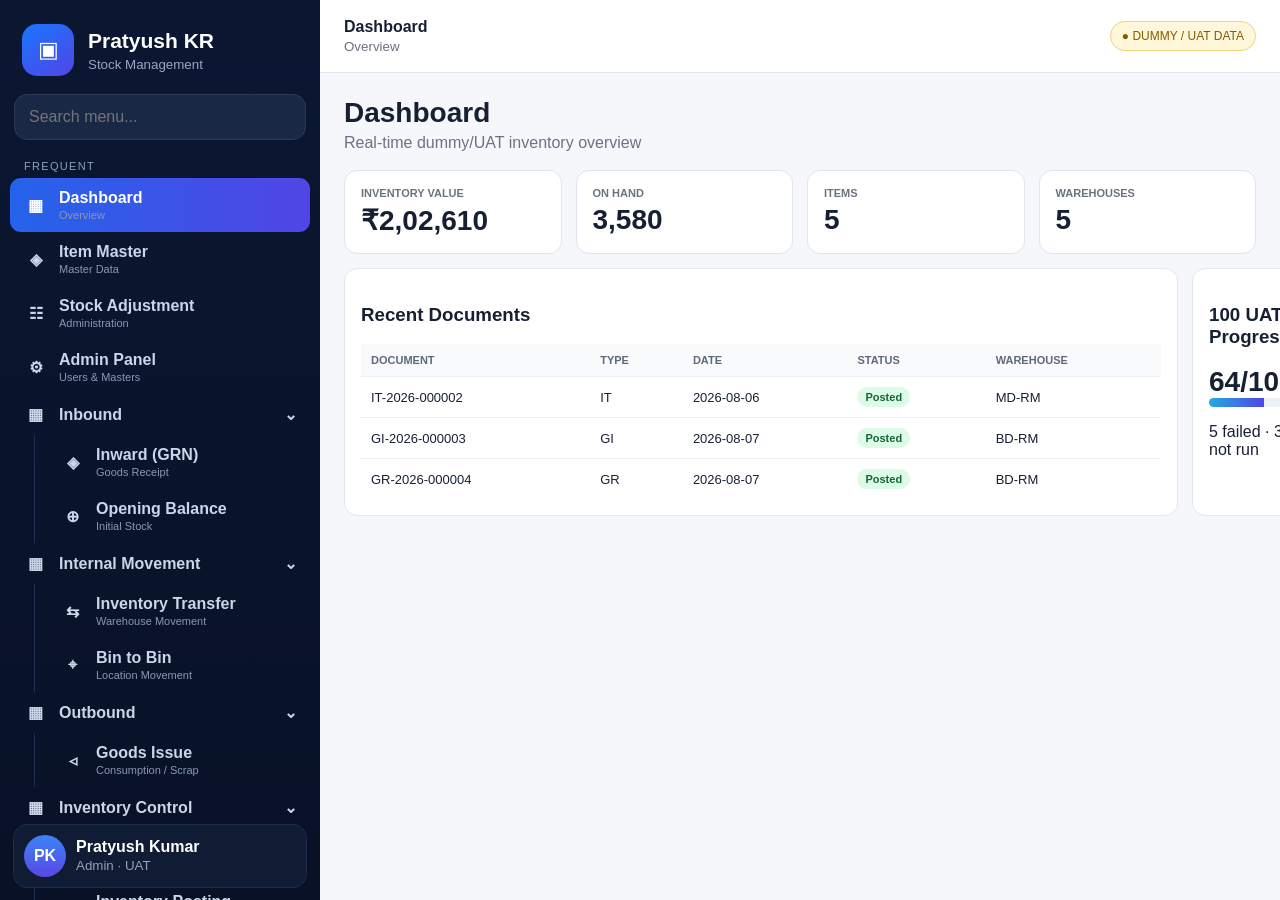
==== commit 1a676a1c: "Restore full inventory modules and merge admin features" ====
--- a/index.html
+++ b/index.html
@@ -1,26 +1,23 @@
-<!doctype html>
-<html lang="en"><head><meta charset="utf-8"><meta name="viewport" content="width=device-width,initial-scale=1"><title>Pratyush KR Inventory UAT</title><style>
-:root{--nav:#0b1732;--nav2:#081126;--blue:#2563eb;--violet:#5145e5;--bg:#f5f7fb;--ink:#172033;--mut:#687386;--line:#dfe5ee}*{box-sizing:border-box}body{margin:0;font-family:Inter,Segoe UI,Arial,sans-serif;background:var(--bg);color:var(--ink)}button,input,select,textarea{font:inherit}.app{display:grid;grid-template-columns:320px 1fr;min-height:100vh}.side{position:sticky;top:0;height:100vh;background:linear-gradient(180deg,var(--nav),var(--nav2));color:#dbe5f5;display:flex;flex-direction:column;overflow:hidden}.brand{display:flex;gap:14px;align-items:center;padding:24px 22px 18px}.logo{width:52px;height:52px;border-radius:15px;display:grid;place-items:center;background:linear-gradient(145deg,#1976ff,#5145e5);color:#fff;font-size:22px}.brand b{display:block;color:#fff;font-size:21px}.brand small{display:block;color:#9aa7be;margin-top:4px}.search{padding:0 14px 10px}.search input{width:100%;background:#192844;color:#fff;border:1px solid #2d3a56;padding:13px 14px;border-radius:13px;outline:none}.navwrap{overflow:auto;padding:0 10px 100px}.sec{font-size:11px;text-transform:uppercase;letter-spacing:.12em;color:#8fa0bd;padding:10px 14px 6px}.nav{width:100%;display:flex;align-items:center;gap:11px;background:transparent;color:#cbd6e8;border:0;padding:11px 13px;border-radius:11px;text-align:left;cursor:pointer;font-weight:700}.nav:hover{background:#142441;color:#fff}.nav .ic{width:25px;text-align:center}.nav small{display:block;font-size:11px;color:#8998b3;font-weight:500;margin-top:2px}.nav.active{background:linear-gradient(90deg,var(--blue),var(--violet));color:#fff}.user{position:absolute;left:13px;right:13px;bottom:12px;border:1px solid #1f2d49;background:#101b34;border-radius:14px;padding:10px;display:flex;gap:10px;align-items:center}.av{width:42px;height:42px;border-radius:50%;display:grid;place-items:center;background:linear-gradient(#3c83f5,#5849e5);color:#fff;font-weight:800}.user b{display:block;color:#fff}.user small{color:#94a2ba}.main{min-width:0}.top{height:73px;background:#fff;border-bottom:1px solid var(--line);display:flex;align-items:center;padding:0 24px;position:sticky;top:0;z-index:10}.crumb{font-weight:800}.crumb small{display:block;color:var(--mut);font-weight:500;margin-top:3px}.uat{margin-left:auto;border:1px solid #f1d37c;background:#fff7da;color:#825d00;border-radius:999px;padding:7px 11px;font-size:12px}.page{padding:24px;max-width:1550px;margin:auto}.head{display:flex;gap:14px;align-items:flex-start;margin-bottom:18px}.head h1{margin:0;font-size:28px}.head p{margin:5px 0 0;color:var(--mut)}.actions{margin-left:auto;display:flex;gap:8px;flex-wrap:wrap}.btn{border:1px solid #d4dce8;background:#fff;color:#26364e;border-radius:9px;padding:9px 13px;font-weight:700;cursor:pointer}.btn.primary{border:0;background:var(--blue);color:#fff}.btn.danger{color:#b42318;border-color:#f0c1bc;background:#fff5f4}.grid{display:grid;gap:14px}.kpis{grid-template-columns:repeat(4,1fr)}.card{background:#fff;border:1px solid #e1e6ee;border-radius:13px}.pad{padding:16px}.label{font-size:11px;color:var(--mut);text-transform:uppercase;font-weight:800}.value{font-size:28px;font-weight:900;margin-top:5px}.toolbar{display:flex;gap:8px;flex-wrap:wrap;margin-bottom:12px}.toolbar input,.toolbar select,.field input,.field select,.field textarea{border:1px solid #d7dee9;background:#fff;border-radius:9px;padding:9px 10px;outline:none}.toolbar .grow{flex:1;min-width:240px}.table{overflow:auto}.table table{width:100%;border-collapse:collapse;min-width:800px}.table th{background:#f8fafc;text-align:left;color:#5f6979;font-size:11px;text-transform:uppercase;padding:10px}.table td{padding:10px;border-top:1px solid #edf0f4;font-size:13px}.badge{display:inline-block;border-radius:999px;padding:4px 8px;font-size:11px;font-weight:800;background:#edf2f7}.green{background:#dcfce7;color:#166534}.red{background:#fee2e2;color:#991b1b}.amber{background:#fef3c7;color:#92400e}.tabs{display:flex;gap:8px;border-bottom:1px solid var(--line);margin-bottom:20px;overflow:auto}.tab{border:0;background:transparent;padding:12px 16px;color:#677184;font-weight:700;white-space:nowrap;cursor:pointer}.tab.active{color:var(--blue);border-bottom:2px solid var(--blue)}.modalbg{position:fixed;inset:0;background:#020817aa;z-index:50;display:grid;place-items:center;padding:18px}.modal{width:min(920px,100%);max-height:92vh;overflow:auto;background:#fff;border-radius:16px}.mh,.mf{padding:15px 18px;display:flex;align-items:center;border-bottom:1px solid var(--line)}.mh h3{margin:0}.mh .x{margin-left:auto}.mb{padding:18px}.mf{border-top:1px solid var(--line);border-bottom:0;justify-content:flex-end;gap:8px}.form{display:grid;grid-template-columns:1fr 1fr;gap:12px}.field{display:flex;flex-direction:column;gap:5px}.field.full{grid-column:1/-1}.field label{font-size:12px;color:#526078;font-weight:800}.notice{background:#fff9e7;border:1px solid #f3d47a;border-radius:10px;padding:11px;color:#785b00;font-size:12px;margin-bottom:14px}.admincards{grid-template-columns:repeat(4,1fr)}.master{overflow:hidden}.master .color{padding:15px;color:#fff;font-size:25px;font-weight:900}.master .body{padding:14px}.master .body b{display:block}.master .body small{color:var(--mut)}.rolegrid{grid-template-columns:repeat(3,1fr)}.role{padding:18px}.role b{font-size:17px}.role small{display:block;color:var(--mut);margin:6px 0}.link{color:var(--blue);cursor:pointer}.toast{position:fixed;right:18px;top:84px;background:#15243e;color:#fff;padding:10px 14px;border-radius:10px;display:none;z-index:80}.hamb{display:none}@media(max-width:900px){.app{display:block}.side{position:fixed;left:-330px;width:310px;z-index:40;transition:.2s}.side.open{left:0}.hamb{display:inline-block;margin-right:10px}.page{padding:15px 11px}.kpis,.admincards,.rolegrid{grid-template-columns:1fr}.head{flex-wrap:wrap}.actions{margin-left:0}.form{grid-template-columns:1fr}.field.full{grid-column:auto}}
+<!doctype html><html lang="en"><head><meta charset="utf-8"><meta name="viewport" content="width=device-width,initial-scale=1"><title>Pratyush KR Inventory UAT</title><style>
+:root{--nav:#0b1732;--nav2:#081126;--blue:#2563eb;--violet:#5145e5;--bg:#f5f7fb;--ink:#172033;--mut:#6b7280;--line:#dfe5ee;--green:#16a34a;--red:#dc2626;--amber:#d97706}*{box-sizing:border-box}body{margin:0;font-family:Inter,Segoe UI,Arial,sans-serif;background:var(--bg);color:var(--ink)}button,input,select,textarea{font:inherit}.app{display:grid;grid-template-columns:320px 1fr;min-height:100vh}.side{position:sticky;top:0;height:100vh;background:linear-gradient(180deg,var(--nav),var(--nav2));color:#dbe5f5;display:flex;flex-direction:column;overflow:hidden}.brand{display:flex;gap:14px;align-items:center;padding:24px 22px 18px}.logo{width:52px;height:52px;border-radius:15px;display:grid;place-items:center;background:linear-gradient(145deg,#1976ff,#5145e5);color:#fff;font-size:22px}.brand b{display:block;color:#fff;font-size:21px}.brand small{display:block;color:#9aa7be;margin-top:4px}.search{padding:0 14px 10px}.search input{width:100%;background:#192844;color:#fff;border:1px solid #2d3a56;padding:13px 14px;border-radius:13px;outline:none}.navwrap{overflow:auto;padding:0 10px 100px}.sec{font-size:11px;text-transform:uppercase;letter-spacing:.12em;color:#8fa0bd;padding:10px 14px 6px}.nav,.group{width:100%;display:flex;align-items:center;gap:11px;background:transparent;color:#cbd6e8;border:0;padding:11px 13px;border-radius:11px;text-align:left;cursor:pointer;font-weight:700}.nav:hover,.group:hover{background:#142441;color:#fff}.nav .ic,.group .ic{width:25px;text-align:center}.nav small{display:block;font-size:11px;color:#8998b3;font-weight:500;margin-top:2px}.nav.active{background:linear-gradient(90deg,var(--blue),var(--violet));color:#fff}.sub{margin-left:24px;padding-left:12px;border-left:1px solid #203050}.sub.hide{display:none}.chev{margin-left:auto}.user{position:absolute;left:13px;right:13px;bottom:12px;border:1px solid #1f2d49;background:#101b34;border-radius:14px;padding:10px;display:flex;gap:10px;align-items:center}.av{width:42px;height:42px;border-radius:50%;display:grid;place-items:center;background:linear-gradient(#3c83f5,#5849e5);color:#fff;font-weight:800}.user b{display:block;color:#fff}.user small{color:#94a2ba}.main{min-width:0}.top{height:73px;background:#fff;border-bottom:1px solid var(--line);display:flex;align-items:center;padding:0 24px;position:sticky;top:0;z-index:10}.crumb{font-weight:800}.crumb small{display:block;color:var(--mut);font-weight:500;margin-top:3px}.uat{margin-left:auto;border:1px solid #f1d37c;background:#fff7da;color:#825d00;border-radius:999px;padding:7px 11px;font-size:12px}.page{padding:24px;max-width:1550px;margin:auto}.head{display:flex;gap:14px;align-items:flex-start;margin-bottom:18px}.head h1{margin:0;font-size:28px}.head p{margin:5px 0 0;color:var(--mut)}.actions{margin-left:auto;display:flex;gap:8px;flex-wrap:wrap}.btn{border:1px solid #d4dce8;background:#fff;color:#26364e;border-radius:9px;padding:9px 13px;font-weight:700;cursor:pointer}.btn.primary{border:0;background:var(--blue);color:#fff}.btn.danger{color:#b42318;border-color:#f0c1bc;background:#fff5f4}.grid{display:grid;gap:14px}.kpis{grid-template-columns:repeat(4,1fr)}.two{grid-template-columns:1.35fr 1fr}.card{background:#fff;border:1px solid #e1e6ee;border-radius:13px}.pad{padding:16px}.label{font-size:11px;color:var(--mut);text-transform:uppercase;font-weight:800}.value{font-size:28px;font-weight:900;margin-top:5px}.toolbar{display:flex;gap:8px;flex-wrap:wrap;margin-bottom:12px}.toolbar input,.toolbar select,.field input,.field select,.field textarea{border:1px solid #d7dee9;background:#fff;border-radius:9px;padding:9px 10px;outline:none}.toolbar .grow{flex:1;min-width:240px}.table{overflow:auto}.table table{width:100%;border-collapse:collapse;min-width:800px}.table th{background:#f8fafc;text-align:left;color:#5f6979;font-size:11px;text-transform:uppercase;padding:10px}.table td{padding:10px;border-top:1px solid #edf0f4;font-size:13px}.badge{display:inline-block;border-radius:999px;padding:4px 8px;font-size:11px;font-weight:800;background:#edf2f7}.green{background:#dcfce7;color:#166534}.red{background:#fee2e2;color:#991b1b}.amber{background:#fef3c7;color:#92400e}.tabs{display:flex;gap:8px;border-bottom:1px solid var(--line);margin-bottom:20px;overflow:auto}.tab{border:0;background:transparent;padding:12px 16px;color:#677184;font-weight:700;white-space:nowrap;cursor:pointer}.tab.active{color:var(--blue);border-bottom:2px solid var(--blue)}.modalbg{position:fixed;inset:0;background:#020817aa;z-index:50;display:grid;place-items:center;padding:18px}.modal{width:min(920px,100%);max-height:92vh;overflow:auto;background:#fff;border-radius:16px}.mh,.mf{padding:15px 18px;display:flex;align-items:center;border-bottom:1px solid var(--line)}.mh h3{margin:0}.mh .x{margin-left:auto}.mb{padding:18px}.mf{border-top:1px solid var(--line);border-bottom:0;justify-content:flex-end;gap:8px}.form{display:grid;grid-template-columns:1fr 1fr;gap:12px}.field{display:flex;flex-direction:column;gap:5px}.field.full{grid-column:1/-1}.field label{font-size:12px;color:#526078;font-weight:800}.notice{background:#fff9e7;border:1px solid #f3d47a;border-radius:10px;padding:11px;color:#785b00;font-size:12px;margin-bottom:14px}.admincards{grid-template-columns:repeat(4,1fr)}.master{overflow:hidden}.master .color{padding:15px;color:#fff;font-size:25px;font-weight:900}.master .body{padding:14px}.master .body b{display:block}.master .body small{color:var(--mut)}.rolegrid{grid-template-columns:repeat(3,1fr)}.role{padding:18px}.role b{font-size:17px}.role small{display:block;color:var(--mut);margin:6px 0}.toast{position:fixed;right:18px;top:84px;background:#15243e;color:#fff;padding:10px 14px;border-radius:10px;display:none;z-index:80}.hamb{display:none}.bar{height:9px;background:#edf1f6;border-radius:99px;overflow:hidden}.bar i{display:block;height:100%;background:linear-gradient(90deg,#24aadd,#4f47e7)}@media(max-width:900px){.app{display:block}.side{position:fixed;left:-330px;width:310px;z-index:40;transition:.2s}.side.open{left:0}.hamb{display:inline-block;margin-right:10px}.page{padding:15px 11px}.kpis,.admincards,.rolegrid,.two{grid-template-columns:1fr}.head{flex-wrap:wrap}.actions{margin-left:0}.form{grid-template-columns:1fr}.field.full{grid-column:auto}}
 </style></head><body><div class="app"><aside id="side" class="side"><div class="brand"><div class="logo">▣</div><div><b>Pratyush KR</b><small>Stock Management</small></div></div><div class="search"><input id="menuSearch" placeholder="Search menu..."></div><div id="nav" class="navwrap"></div><div class="user"><div class="av">PK</div><div><b>Pratyush Kumar</b><small>Admin · UAT</small></div></div></aside><main class="main"><div class="top"><button id="hamb" class="btn hamb">☰</button><div id="crumb" class="crumb"></div><span class="uat">● DUMMY / UAT DATA</span></div><div id="page" class="page"></div></main></div><div id="modal"></div><div id="toast" class="toast"></div><script>
-const $=s=>document.querySelector(s),$$=s=>[...document.querySelectorAll(s)],KEY='pratyush_kr_ims_v3',fmt=n=>Number(n||0).toLocaleString('en-IN',{maximumFractionDigits:2}),cash=n=>'₹'+fmt(n),clone=x=>JSON.parse(JSON.stringify(x));
-const seed={seq:{ADJ:280},items:[['I1','RM-ABS-BLK','ABS Granule Black','Raw Material','KG','BATCH',100],['I2','RM-PCB-001','PCB Assembly EN-5002','Raw Material','PCS','BATCH',250],['I3','SFG-BODY-RED','EN-5002 Body Red','Semi Finished','PCS','NONE',300],['I4','FG-TORCH-RED','EN-5002 Ready Torch Red','Finished Goods','PCS','SERIAL',200]],wh:[['W1','Bidadi Plant Store','Bidadi'],['W2','Bidadi Plant FG Warehouse','Bidadi'],['W3','Maddur New Plant Store','Maddur'],['W4','Maddur New Godown','Maddur'],['W5','New B2R WH','B2R']],stock:[['I1','W1',420,118],['I1','W3',180,120],['I2','W1',640,68],['I3','W4',780,21.5],['I4','W2',360,182]],adjustments:[['ADJ0280/2627','05/08/2026','W3','Reconciliation Adjustment','Pratyush Kumar','','Posted'],['ADJ0279/2627','03/08/2026','W1','Opening Balance','Pratyush Kumar','','Posted'],['ADJ0278/2627','01/08/2026','W4','Reconciliation Adjustment','Krishna','','Posted'],['ADJ0277/2627','15/06/2026','W2','Opening Balance','Pratyush Kumar','600083/84,600137','Posted']],users:[['Abhijith','abhijith@geaan.com','Loading/Unloading Supervisor','Loading/Unloading Supervisor','Bidadi Plant','Bidadi Plant Store','Inactive'],['Abhishek Patel','abhishek@rjca.co.in','Auditor Team','Stock Audit','-','-','Active'],['Pratyush Kumar','pratyush@geaan.com','Admin','Inventory Admin','All','All','Active'],['Krishna','krishna@geaan.com','Stockist','Stores','Maddur Plant','Maddur New Plant Store','Active']],roles:[['Accountant','View GRNs, Stock Ledger, Reconciliation',4],['Admin','Full system access - Masters & all screens',16],['Auditor Team','No description',5],['Driver','Vehicle driver for logistics',3],['Job Worker','No description',3],['Loading/Unloading Supervisor','Loading and unloading operations',2],['Maintenance','No description',1],['Manager','Requisitions, Approvals, Reports',1],['Production Manager','Manages production, allocates requisitions to warehouses',8],['Purchase executive','No description',4],['Purchase Manager','No description',1],['Security','GRN Entry and Gate Pass',2],['Stock Taker','Physical stock counting',3],['Stockist','Warehouse operations',7],['Supervisor','Supervision & approvals',4]],masters:[['Item Master',5753,'#2f6fed','Manage items'],['Vendor Master',509,'#a33af1','Manage vendors'],['Customer Master',204,'#1bb454','Manage customers'],['Price List Master',2,'#14a58d','Manage price_lists'],['Warehouse Master',176,'#ff5a08','Manage warehouses'],['Plant Master',9,'#ef3038','Manage plants'],['Vehicle Master',196,'#dfa600','Manage vehicles'],['Transporter Vehicle Types',10,'#e38700','Manage transporter_vehicle_types'],['Supervisor Master',31,'#5550ee','Manage supervisors'],['Driver Master',89,'#e62f85','Manage drivers'],['Security Master',21,'#637084','Manage security'],['BOM Management',869,'#16a598','Manage boms'],['UOM Master',14,'#13a6df','Manage uoms'],['UOM Conversions',2,'#17a7bc','Manage uom_conversions'],['Number Series',43,'#8446eb','Manage number_series'],['Asset Register (FAR)',7,'#716b67','Manage assets'],['Colour Master',20,'#ca2bdd','Manage colours'],['Polymer Master',15,'#78c500','Manage polymers'],['Moulding Machines',42,'#ef3257','Manage moulding_machines'],['Mix Recipes',0,'#0eaa76','Manage mix_recipes']],crateRecon:[['RM-ABS-BLK','ABS Granule Black','Bidadi Plant Store','B-260801',410,420,-10,'Ledger phantom'],['SFG-BODY-RED','EN-5002 Body Red','Maddur New Godown','',790,780,10,'Crate phantom']],uploads:[['5 Aug 2026, 6:04 pm','RC Copy','a vehicle Registration Certificate (RC)','The uploaded file is an RTO fee payment receipt for new vehicle registration, not a Registration Certificate (RC).','Pratyush Kumar','Open'],['30 Jul 2026, 9:42 am','Tax Paid Receipt','a vehicle tax paid receipt','The uploaded file is a commercial vehicle liability insurance policy certificate, not a vehicle tax paid receipt.','Pratyush Kumar','Open'],['27 Jul 2026, 3:41 pm','Tax Paid Receipt','a vehicle tax paid receipt','The uploaded file is a commercial vehicle insurance policy certificate, not a vehicle tax paid receipt.','Pratyush Kumar','Open'],['27 Jul 2026, 9:50 am','Driving Licence Photo','a driving licence','The uploaded document is a Vehicle Registration Certificate (RC), not a driving licence.','Praveen','Open']],audit:[]};
-let d=JSON.parse(localStorage.getItem(KEY)||'null')||clone(seed),route=location.hash.slice(1)||'dash',adminTab='users',adjTab='adjustments';const save=()=>localStorage.setItem(KEY,JSON.stringify(d));
-const navGroups=[['Frequent',[['dash','▦','Dashboard','Overview'],['items','◈','Item Master','Master Data'],['adjust','☷','Stock Adjustment','Administration']]],['Inventory',[['gr','⬇','Inward (GRN)','Goods Receipt'],['gi','⬆','Goods Issue','Consumption'],['transfer','⇆','Inventory Transfer','Movement'],['stock','▤','Stock Overview','On hand']]],['Administration',[['admin','⚙','Admin Panel','Users, roles & master data'],['audit','◌','Audit Trail','User actions']]]];
-function nav(){let h='';navGroups.forEach(g=>h+=`<div class="sec">${g[0]}</div>`+g[1].map(x=>`<button class="nav ${route===x[0]?'active':''}" data-r="${x[0]}" data-q="${(x[2]+' '+x[3]).toLowerCase()}"><span class="ic">${x[1]}</span><span><b>${x[2]}</b><small>${x[3]}</small></span></button>`).join(''));$('#nav').innerHTML=h;$$('.nav').forEach(b=>b.onclick=()=>go(b.dataset.r))}
-function go(r){route=r;location.hash=r;nav();render()}window.onhashchange=()=>{route=location.hash.slice(1)||'dash';nav();render()};
-function head(t,s,a=''){return `<div class="head"><div><h1>${t}</h1><p>${s}</p></div><div class="actions">${a}</div></div>`}function table(h,r){return `<div class="card table"><table><thead><tr>${h.map(x=>`<th>${x}</th>`).join('')}</tr></thead><tbody>${r.join('')}</tbody></table></div>`}function badge(s){return `<span class="badge ${['Active','Posted','Matched','Reviewed'].includes(s)?'green':['Inactive','Cancelled'].includes(s)?'red':'amber'}">${s}</span>`}function toast(m){$('#toast').textContent=m;$('#toast').style.display='block';setTimeout(()=>$('#toast').style.display='none',1600)}function modal(h){$('#modal').innerHTML=`<div class="modalbg"><div class="modal">${h}</div></div>`}function closeModal(){$('#modal').innerHTML=''}function log(a,e){d.audit.unshift([new Date().toLocaleString(),a,e,'Pratyush Kumar']);save()}
-function dashboard(){let q=d.stock.reduce((a,s)=>a+s[2],0),v=d.stock.reduce((a,s)=>a+s[2]*s[3],0);return head('Dashboard','Real-time dummy/UAT inventory overview')+`<div class="grid kpis"><div class="card pad"><div class="label">Inventory Value</div><div class="value">${cash(v)}</div></div><div class="card pad"><div class="label">Total Qty</div><div class="value">${fmt(q)}</div></div><div class="card pad"><div class="label">Warehouses</div><div class="value">${d.wh.length}</div></div><div class="card pad"><div class="label">Open Flags</div><div class="value">${d.uploads.filter(x=>x[5]==='Open').length}</div></div></div><br>${stockTable()}`}
-function stockTable(){return table(['Item','Warehouse','Qty','Rate','Value'],d.stock.map(s=>`<tr><td>${d.items.find(i=>i[0]===s[0])?.[2]}</td><td>${d.wh.find(w=>w[0]===s[1])?.[1]}</td><td>${fmt(s[2])}</td><td>${cash(s[3])}</td><td>${cash(s[2]*s[3])}</td></tr>`))}function stock(){return head('Stock Overview','On-hand dummy/UAT stock by warehouse')+stockTable()}
-function items(){return head('Item Master','Maintain dummy/UAT inventory items','<button class="btn primary" onclick="toast(\'New Item form available in UAT\')">+ New Item</button>')+table(['Code','Name','Group','UOM','Tracking','Reorder'],d.items.map(x=>`<tr><td class="link">${x[1]}</td><td>${x[2]}</td><td>${x[3]}</td><td>${x[4]}</td><td>${x[5]}</td><td>${x[6]}</td></tr>`))}
-function adjust(){let rows=d.adjustments.map((a,i)=>`<tr><td class="link">${a[0]}</td><td>${a[1]}</td><td>${d.wh.find(w=>w[0]===a[2])?.[1]}</td><td>${a[3]}</td><td>${a[4]}</td><td>${a[5]||''}</td><td>${badge(a[6])}</td><td><span class="link" onclick="viewAdj(${i})">◉ View</span> ${a[6]==='Posted'?`&nbsp;<span class="link" style="color:#dc2626" onclick="cancelAdj(${i})">⊗ Cancel</span>`:''}</td></tr>`);return head('☷ Stock Adjustment','Master-admin-only. Sets opening balance or fixes a variance. Positive deltas create stock; negative deltas deplete existing stock FIFO. Posting and cancelling require password confirmation.','<button class="btn primary" onclick="newAdj()">＋ New Adjustment</button>')+`<div class="tabs"><button class="tab ${adjTab==='adjustments'?'active':''}" onclick="adjTab='adjustments';render()">Adjustments</button><button class="tab ${adjTab==='approvals'?'active':''}" onclick="adjTab='approvals';render()">Stock Take Approvals</button></div>${adjTab==='adjustments'?`<div class="toolbar"><input class="grow" placeholder="Search number / warehouse / notes"><select><option>All status</option><option>Posted</option><option>Cancelled</option></select><select><option>All types</option><option>Opening Balance</option><option>Reconciliation Adjustment</option></select><select><option>All warehouses</option>${d.wh.map(w=>`<option>${w[1]}</option>`).join('')}</select></div><h3>History <span style="color:#9aa3b2">(${d.adjustments.length})</span></h3>${table(['Number','Date','Warehouse','Type','By','Notes','Status','Actions'],rows)}`:`<div class="notice">Stock take approvals require supervisor review before inventory posting.</div>${table(['Count No','Warehouse','Counted By','Variance','Status','Action'],['IC-2026-0001','IC-2026-0002'].map((x,i)=>`<tr><td>${x}</td><td>${d.wh[i][1]}</td><td>Stock Taker ${i+1}</td><td>${i?'-12':'8'}</td><td>${badge('Pending')}</td><td><button class="btn primary" onclick="toast('Approved')">Approve</button></td></tr>`))}`}`}
-function newAdj(){modal(`<div class="mh"><h3>New Stock Adjustment</h3><button class="btn x" onclick="closeModal()">×</button></div><div class="mb"><div class="notice">UAT only. Password 1234 is required to post.</div><div class="form"><div class="field"><label>Type</label><select id="at"><option>Opening Balance</option><option>Reconciliation Adjustment</option></select></div><div class="field"><label>Warehouse</label><select id="aw">${d.wh.map(w=>`<option value="${w[0]}">${w[1]}</option>`).join('')}</select></div><div class="field"><label>Item</label><select id="ai">${d.items.map(i=>`<option value="${i[0]}">${i[1]} - ${i[2]}</option>`).join('')}</select></div><div class="field"><label>Quantity Delta</label><input id="aq" type="number"></div><div class="field full"><label>Notes</label><textarea id="an"></textarea></div><div class="field full"><label>Admin Password</label><input id="ap" type="password"></div></div></div><div class="mf"><button class="btn" onclick="closeModal()">Cancel</button><button class="btn primary" onclick="postAdj()">Post Adjustment</button></div>`)}function postAdj(){if($('#ap').value!=='1234')return toast('Invalid UAT password');let q=Number($('#aq').value),iid=$('#ai').value,wid=$('#aw').value;if(!q)return toast('Enter quantity delta');let s=d.stock.find(x=>x[0]===iid&&x[1]===wid);if(q<0&&(!s||s[2]+q<0))return toast('Insufficient stock');if(!s){s=[iid,wid,0,0];d.stock.push(s)}s[2]+=q;let n='ADJ'+String(++d.seq.ADJ).padStart(4,'0')+'/2627';d.adjustments.unshift([n,new Date().toLocaleDateString('en-GB'),wid,$('#at').value,'Pratyush Kumar',$('#an').value,'Posted']);save();log('POST','Stock Adjustment '+n);closeModal();render()}function viewAdj(i){let a=d.adjustments[i];modal(`<div class="mh"><h3>${a[0]}</h3><button class="btn x" onclick="closeModal()">×</button></div><div class="mb"><p><b>Warehouse:</b> ${d.wh.find(w=>w[0]===a[2])?.[1]}</p><p><b>Type:</b> ${a[3]}</p><p><b>By:</b> ${a[4]}</p><p><b>Notes:</b> ${a[5]||'-'}</p><p><b>Status:</b> ${a[6]}</p></div>`)}function cancelAdj(i){modal(`<div class="mh"><h3>Cancel ${d.adjustments[i][0]}</h3><button class="btn x" onclick="closeModal()">×</button></div><div class="mb"><div class="field"><label>Admin Password</label><input id="cp" type="password" placeholder="1234"></div></div><div class="mf"><button class="btn danger" onclick="doCancelAdj(${i})">Confirm Cancel</button></div>`)}function doCancelAdj(i){if($('#cp').value!=='1234')return toast('Invalid password');d.adjustments[i][6]='Cancelled';save();log('CANCEL','Adjustment '+d.adjustments[i][0]);closeModal();render()}
-function admin(){return head('Admin Panel','Manage users, roles, and master data')+`<div class="tabs">${[['users','♙','User Management'],['roles','⚿','Roles & Permissions'],['masters','⚙','Master Data'],['recon','▤','Stock vs Crate Recon'],['uploads','⚠','Flagged Uploads']].map(x=>`<button class="tab ${adminTab===x[0]?'active':''}" onclick="adminTab='${x[0]}';render()">${x[1]} ${x[2]}</button>`).join('')}</div>${adminTab==='users'?adminUsers():adminTab==='roles'?adminRoles():adminTab==='masters'?adminMasters():adminTab==='recon'?adminRecon():adminUploads()}`}
-function adminUsers(){let a=d.users.filter(x=>x[6]==='Active').length;return `<div class="toolbar"><input class="grow" placeholder="Search users by name, email, role..."><button class="btn primary" onclick="newUser()">♙ Add New User</button></div><div class="grid admincards"><div class="card pad"><div class="value" style="color:#2563eb">${d.users.length}</div><div class="label">Total Users</div></div><div class="card pad"><div class="value" style="color:#159947">${a}</div><div class="label">Active</div></div><div class="card pad"><div class="value" style="color:#c21f24">${d.users.length-a}</div><div class="label">Inactive</div></div><div class="card pad"><div class="value" style="color:#7c2ce2">${d.roles.length}</div><div class="label">Roles</div></div></div><br>${table(['Name','Email','Role','Designation','Plant','Warehouse','Status','Actions'],d.users.map((u,i)=>`<tr><td>${u[0]}</td><td>${u[1]}</td><td><span class="badge">${u[2]}</span></td><td>${u[3]}</td><td>${u[4]}</td><td>${u[5]}</td><td>${badge(u[6])}</td><td><span class="link" onclick="editUser(${i})">✎</span> &nbsp;<span class="link" onclick="toggleUser(${i})">◉</span></td></tr>`))}`}
-function newUser(){userModal(-1)}function editUser(i){userModal(i)}function userModal(i){let u=i>=0?d.users[i]:['','','Accountant','','','','Active'];modal(`<div class="mh"><h3>${i>=0?'Edit':'Add New'} User</h3><button class="btn x" onclick="closeModal()">×</button></div><div class="mb"><div class="form"><div class="field"><label>Name</label><input id="un" value="${u[0]}"></div><div class="field"><label>Email</label><input id="ue" value="${u[1]}"></div><div class="field"><label>Role</label><select id="ur">${d.roles.map(r=>`<option ${r[0]===u[2]?'selected':''}>${r[0]}</option>`).join('')}</select></div><div class="field"><label>Designation</label><input id="ud" value="${u[3]}"></div><div class="field"><label>Plant</label><input id="up" value="${u[4]}"></div><div class="field"><label>Warehouse</label><input id="uw" value="${u[5]}"></div></div></div><div class="mf"><button class="btn" onclick="closeModal()">Cancel</button><button class="btn primary" onclick="saveUser(${i})">Save</button></div>`)}function saveUser(i){let u=[$('#un').value,$('#ue').value,$('#ur').value,$('#ud').value,$('#up').value,$('#uw').value,i>=0?d.users[i][6]:'Active'];if(i>=0)d.users[i]=u;else d.users.push(u);save();log(i>=0?'UPDATE':'CREATE','User '+u[0]);closeModal();render()}function toggleUser(i){d.users[i][6]=d.users[i][6]==='Active'?'Inactive':'Active';save();render()}
-function adminRoles(){return `<div class="toolbar"><div class="grow"></div><input id="newrole" placeholder="New role name"><button class="btn primary" onclick="addRole()">＋ Add role</button></div><h3>Roles</h3><div class="grid rolegrid">${d.roles.map((r,i)=>`<div class="card role"><b>${r[0]}</b><small>${r[1]}</small><span class="link">${r[2]} users</span><div style="margin-top:12px"><button class="btn" onclick="rolePerm(${i})">Permissions</button></div></div>`).join('')}</div>`}function addRole(){let n=$('#newrole').value.trim();if(!n)return;d.roles.push([n,'No description',0]);save();render()}function rolePerm(i){let r=d.roles[i];modal(`<div class="mh"><h3>${r[0]} Permissions</h3><button class="btn x" onclick="closeModal()">×</button></div><div class="mb">${['View Masters','Create GRN','Post Goods Issue','Stock Adjustment','Inventory Transfer','Admin Panel','Reports','Audit'].map(x=>`<label style="display:block;margin:10px"><input type="checkbox" ${i===1?'checked':''}> ${x}</label>`).join('')}</div><div class="mf"><button class="btn primary" onclick="toast('Permissions saved');closeModal()">Save Permissions</button></div>`)}
-function adminMasters(){return `<div class="grid admincards">${d.masters.map(m=>`<div class="card master"><div class="color" style="background:${m[2]}">${m[1]} <span style="float:right">▧</span></div><div class="body"><b>${m[0]}</b><small>${m[3]}</small><div style="margin-top:10px"><button class="btn" onclick="toast('${m[0]} opened')">Manage</button></div></div></div>`).join('')}</div>`}
-function adminRecon(){return `<div class="notice"><b>⚠ Stock vs Crate Reconciliation</b><br>Compares crate_contents against stock_ledger per item × warehouse × batch.</div><div class="grid kpis"><div class="card pad"><div class="label">Total drift rows</div><div class="value">${d.crateRecon.length}</div></div><div class="card pad"><div class="label">Crate phantoms</div><div class="value" style="color:#dc2626">${d.crateRecon.filter(x=>x[7]==='Crate phantom').length}</div></div><div class="card pad"><div class="label">Ledger phantoms</div><div class="value" style="color:#2563eb">${d.crateRecon.filter(x=>x[7]==='Ledger phantom').length}</div></div><div class="card pad"><div class="label">Mismatched</div><div class="value" style="color:#d97706">${d.crateRecon.length}</div></div></div><br><div class="toolbar"><input class="grow" placeholder="Search by item code, name, warehouse, or batch..."><select><option>All drift (${d.crateRecon.length})</option></select><button class="btn" onclick="toast('Reconciliation refreshed')">↻ Refresh</button></div>${table(['Item Code','Item Name','Warehouse','Batch','In Crates','Ledger Net','Drift','Type'],d.crateRecon.map(x=>`<tr><td>${x[0]}</td><td>${x[1]}</td><td>${x[2]}</td><td>${x[3]||'-'}</td><td>${x[4]}</td><td>${x[5]}</td><td>${x[6]}</td><td>${x[7]}</td></tr>`))}`}
-function adminUploads(){let rows=d.uploads.filter(x=>x[5]==='Open');return `<h3>Flagged Uploads</h3><p style="color:#687386">Documents the AI verifier suspected do not match what the upload slot expected. ${rows.length} open.</p>${table(['When','Upload slot','Expected','Why flagged','Uploaded by','Document','Action'],rows.map(u=>`<tr><td>${u[0]}</td><td>${u[1]}</td><td>${u[2]}</td><td>${u[3]}</td><td>${u[4]}</td><td><span class="link" onclick="toast('Document preview')">View</span></td><td><button class="btn" onclick="reviewUpload(${d.uploads.indexOf(u)})">Mark reviewed</button></td></tr>`))}` }function reviewUpload(i){d.uploads[i][5]='Reviewed';save();log('REVIEW','Flagged upload '+d.uploads[i][1]);render()}
-function generic(t){return head(t,'Dummy/UAT workflow screen')+`<div class="notice">This workflow remains available in UAT mode. Operational transaction logic is simulated only.</div>`}function audit(){return head('Audit Trail','UAT action history')+table(['When','Action','Entity','User'],d.audit.map(x=>`<tr><td>${x[0]}</td><td>${x[1]}</td><td>${x[2]}</td><td>${x[3]}</td></tr>`))}
-function render(){let m={dash:dashboard,items,stock,adjust,admin,audit,gr:()=>generic('Inward (GRN)'),gi:()=>generic('Goods Issue'),transfer:()=>generic('Inventory Transfer')};$('#page').innerHTML=(m[route]||dashboard)();$('#crumb').innerHTML=`${route==='admin'?'Admin Panel':route==='adjust'?'Stock Adjustment':route==='items'?'Item Master':route==='stock'?'Stock Overview':'Dashboard'}<small>Dummy / UAT environment</small>`}nav();render();$('#hamb').onclick=()=>$('#side').classList.toggle('open');$('#menuSearch').oninput=e=>$$('.nav').forEach(b=>b.style.display=b.dataset.q.includes(e.target.value.toLowerCase())?'flex':'none');
+const $=s=>document.querySelector(s),$$=s=>[...document.querySelectorAll(s)],KEY='pratyush_kr_full_v3',today=()=>new Date().toISOString().slice(0,10),fmt=n=>Number(n||0).toLocaleString('en-IN',{maximumFractionDigits:2}),cash=n=>'₹'+Number(n||0).toLocaleString('en-IN',{maximumFractionDigits:2}),clone=x=>JSON.parse(JSON.stringify(x));
+const seed={seq:{GR:4,GI:3,IT:2,OB:1,IC:1,IP:1,ADJ:280},items:[['I1','RM-ABS-BLK','ABS Granule Black','Raw Material','KG','BATCH',118],['I2','RM-PCB-001','PCB Assembly EN-5002','Raw Material','PCS','BATCH',68],['I3','SFG-BODY-RED','EN-5002 Body Red','Semi Finished','PCS','NONE',21.5],['I4','FG-TORCH-RED','EN-5002 Ready Torch Red','Finished Goods','PCS','SERIAL',182],['I5','PACK-BLISTER','EN-5002 Blister Pack Red','Packing Material','PCS','NONE',4.7]],wh:[['W1','BD-RM','Bidadi RM Warehouse','Bidadi'],['W2','BD-FG','Bidadi FG Warehouse','Bidadi'],['W3','MD-RM','Maddur RM Warehouse','Maddur'],['W4','TG-SFG','Taggahalli SFG Warehouse','Taggahalli'],['W5','HL-WIP','Hulivana WIP Warehouse','Hulivana']],bins:[['B1','W1','BD-RM-A-R01-L1-B01'],['B2','W1','BD-RM-A-R01-L1-B02'],['B3','W2','BD-FG-FG-R01-L1-B01'],['B4','W3','MD-RM-A-R01-L1-B01'],['B5','W4','TG-SFG-SFG-R01-L1-B01'],['B6','W5','HL-WIP-WIP-R01-L1-B01']],stock:[['I1','W1','B1',420,118],['I1','W3','B4',180,120],['I2','W1','B2',640,68],['I3','W4','B5',780,21.5],['I4','W2','B3',360,182],['I5','W1','B2',1200,4.7]],docs:[['GR-2026-000004','GR','2026-08-07','Posted','W1','Excess found',47200],['GI-2026-000003','GI','2026-08-07','Posted','W1','Maintenance',1050],['IT-2026-000002','IT','2026-08-06','Posted','W3','Replenishment',14160]],ledger:[['2026-08-07T09:20:00','GR-2026-000004','GR','I1','W1','B1',400,118],['2026-08-07T11:10:00','GI-2026-000003','GI','I4','W2','B3',-5,182]],counts:[],audit:[['2026-08-07T11:10:00','POST','Goods Issue','GI-2026-000003','Pratyush Kumar']],adjustments:[['ADJ0280/2627','2026-08-05','W3','Reconciliation Adjustment','Pratyush Kumar','', 'Posted'],['ADJ0279/2627','2026-08-03','W1','Opening Balance','Pratyush Kumar','', 'Posted'],['ADJ0278/2627','2026-08-01','W3','Reconciliation Adjustment','Krishna','', 'Posted']],users:[['Abhijith','abhijith@geaan.com','Loading/Unloading Supervisor','Loading/Unloading Supervisor','Bidadi Plant','Bidadi Plant Store','Inactive'],['Abhishek Patel','abhishek@rjca.co.in','Auditor Team','Stock Audit','-','-','Active'],['Pratyush Kumar','pratyush@geaan.com','Admin','Inventory Admin','Bidadi Plant','All Warehouses','Active']],roles:[['Accountant','View GRNs, Stock Ledger, Reconciliation',4],['Admin','Full system access - Masters & all screens',16],['Auditor Team','Audit and reconciliation access',5],['Driver','Vehicle driver for logistics',3],['Job Worker','Job work operations',3],['Loading/Unloading Supervisor','Loading and unloading operations',2],['Manager','Requisitions, Approvals, Reports',1],['Production Manager','Production and warehouse allocation',8],['Purchase executive','Purchase operations',4],['Purchase Manager','Purchase approvals',1],['Security','GRN Entry and Gate Pass',2],['Stock Taker','Physical stock count',6],['Stockist','Stock operations',8],['Supervisor','Warehouse supervision',6],['Viewer','Read only',5],['Maintenance','Maintenance operations',1]],flagged:[['5 Aug 2026, 6:04 pm','RC Copy','a vehicle Registration Certificate (RC)','Uploaded file is an RTO fee payment receipt, not a Registration Certificate.','Pratyush Kumar','Open'],['30 Jul 2026, 9:42 am','Tax Paid Receipt','a vehicle tax paid receipt','Uploaded file is a commercial vehicle insurance policy certificate.','Pratyush Kumar','Open']],uat:Array.from({length:100},(_,i)=>['UAT-'+String(i+1).padStart(3,'0'),['Item','Bin','Opening','GR','GI','Transfer','Batch','Serial','Count','Posting'][i%10],i<64?'Pass':i<69?'Fail':'Not Run'])};let d=JSON.parse(localStorage.getItem(KEY)||'null')||clone(seed),route=location.hash.slice(1)||'dash',adminTab='users';const save=()=>localStorage.setItem(KEY,JSON.stringify(d)),item=id=>d.items.find(x=>x[0]===id)||['',id,id],wh=id=>d.wh.find(x=>x[0]===id)||['',id,id],bin=id=>d.bins.find(x=>x[0]===id)||['','',id],qty=(i,w,b)=>d.stock.filter(s=>(!i||s[0]===i)&&(!w||s[1]===w)&&(!b||s[2]===b)).reduce((a,s)=>a+Number(s[3]),0),inv=()=>d.stock.reduce((a,s)=>a+s[3]*s[4],0);
+const groups=[['Frequent',true,[['dash','▦','Dashboard','Overview'],['items','◈','Item Master','Master Data'],['adjust','☷','Stock Adjustment','Administration'],['admin','⚙','Admin Panel','Users & Masters']]],['Inbound',false,[['gr','◈','Inward (GRN)','Goods Receipt'],['opening','⊕','Opening Balance','Initial Stock']]],['Internal Movement',false,[['transfer','⇆','Inventory Transfer','Warehouse Movement'],['binmove','⌖','Bin to Bin','Location Movement']]],['Outbound',false,[['gi','◃','Goods Issue','Consumption / Scrap']]],['Inventory Control',false,[['count','▤','Inventory Count','Physical Stock'],['posting','✓','Inventory Posting','Variance Posting']]],['Tracking',false,[['stock','▤','Stock Overview','On Hand'],['ledger','≡','Stock Ledger','Movement History']]],['Master Data',false,[['warehouse','▣','Warehouse / Rack / Bin','Locations'],['items','◈','Item Master','Items']]],['Reports',false,[['reports','⌁','Reports','Operational'],['uatreg','✓','100 UAT Register','Go-live Gate']]],['Administration',false,[['admin','⚙','Admin Panel','Users, Roles, Masters'],['audit','◌','Audit Trail','User Actions'],['settings','⚙','Settings','Demo Controls']]]];
+function navItem(x){return `<button class="nav ${route===x[0]?'active':''}" data-r="${x[0]}" data-q="${(x[2]+' '+x[3]).toLowerCase()}"><span class="ic">${x[1]}</span><span><b>${x[2]}</b><small>${x[3]}</small></span></button>`}function buildNav(){let h='';groups.forEach((g,i)=>{if(g[1])h+=`<div class="sec">${g[0]}</div>${g[2].map(navItem).join('')}`;else h+=`<button class="group" data-g="${i}"><span class="ic">▦</span>${g[0]}<span class="chev">⌄</span></button><div class="sub" data-s="${i}">${g[2].map(navItem).join('')}</div>`});$('#nav').innerHTML=h;$$('.nav').forEach(b=>b.onclick=()=>go(b.dataset.r));$$('.group').forEach(b=>b.onclick=()=>document.querySelector(`[data-s="${b.dataset.g}"]`).classList.toggle('hide'))}function go(r){route=r;location.hash=r;buildNav();render()}function head(t,s,a=''){return `<div class="head"><div><h1>${t}</h1><p>${s}</p></div><div class="actions">${a}</div></div>`}function table(h,r){return `<div class="table"><table><thead><tr>${h.map(x=>`<th>${x}</th>`).join('')}</tr></thead><tbody>${r.length?r.map(x=>`<tr>${x.map(y=>`<td>${y}</td>`).join('')}</tr>`).join(''):`<tr><td colspan="${h.length}">No records</td></tr>`}</tbody></table></div>`}function badge(x){let c=/Posted|Pass|Active|Reviewed/.test(x)?'green':/Fail|Inactive|Cancelled/.test(x)?'red':'amber';return `<span class="badge ${c}">${x}</span>`}function toast(t){let x=$('#toast');x.textContent=t;x.style.display='block';setTimeout(()=>x.style.display='none',1800)}function modal(c){$('#modal').innerHTML=`<div class="modalbg"><div class="modal">${c}</div></div>`}function closeModal(){$('#modal').innerHTML=''}function audit(a,e,r){d.audit.push([new Date().toISOString(),a,e,r,'Pratyush Kumar'])}
+function dashboard(){let p=d.uat.filter(x=>x[2]==='Pass').length;return `${head('Dashboard','Real-time dummy/UAT inventory overview')}<div class="grid kpis">${[['Inventory Value',cash(inv())],['On Hand',fmt(qty())],['Items',d.items.length],['Warehouses',d.wh.length]].map(x=>`<div class="card pad"><div class="label">${x[0]}</div><div class="value">${x[1]}</div></div>`).join('')}</div><div class="grid two" style="margin-top:14px"><div class="card pad"><h3>Recent Documents</h3>${table(['Document','Type','Date','Status','Warehouse'],d.docs.slice().reverse().map(x=>[x[0],x[1],x[2],badge(x[3]),wh(x[4])[1]]))}</div><div class="card pad"><h3>100 UAT Progress</h3><div class="value">${p}/100</div><div class="bar"><i style="width:${p}%"></i></div><p>${d.uat.filter(x=>x[2]==='Fail').length} failed · ${d.uat.filter(x=>x[2]==='Not Run').length} not run</p></div></div>`}
+function itemsPage(){return `${head('Item Master','Create and maintain dummy inventory items',`<button class="btn primary" onclick="openItem()">+ New Item</button>`)}<div class="card pad"><div class="toolbar"><input id="iq" class="grow" placeholder="Search item" oninput="renderItemRows()"></div><div id="itemRows"></div></div>`}function renderItemRows(){let q=($('#iq')?.value||'').toLowerCase();$('#itemRows').innerHTML=table(['Code','Name','Group','UoM','Tracking','On Hand','Action'],d.items.filter(x=>(x[1]+' '+x[2]).toLowerCase().includes(q)).map(x=>[x[1],x[2],x[3],x[4],x[5],fmt(qty(x[0])),`<button class="btn" onclick="openItem('${x[0]}')">Edit</button>`]))}function openItem(id){let x=id?item(id):['','','','','PCS','NONE',0];modal(`<div class="mh"><h3>${id?'Edit':'New'} Item</h3><button class="btn x" onclick="closeModal()">✕</button></div><div class="mb"><div class="form"><div class="field"><label>Code</label><input id="fc" value="${x[1]}" ${id?'disabled':''}></div><div class="field"><label>Name</label><input id="fn" value="${x[2]}"></div><div class="field"><label>Group</label><input id="fg" value="${x[3]||''}"></div><div class="field"><label>UoM</label><input id="fu" value="${x[4]||'PCS'}"></div><div class="field"><label>Tracking</label><select id="ft"><option>NONE</option><option>BATCH</option><option>SERIAL</option></select></div><div class="field"><label>Cost</label><input id="fco" type="number" value="${x[6]||0}"></div></div></div><div class="mf"><button class="btn primary" onclick="saveItem('${id||''}')">Save</button></div>`);if(id)$('#ft').value=x[5]}function saveItem(id){let c=$('#fc').value.trim(),n=$('#fn').value.trim();if(!c||!n)return toast('Code and name required');if(!id&&d.items.some(x=>x[1]===c))return toast('Duplicate code blocked');if(id){let x=item(id);x[2]=n;x[3]=$('#fg').value;x[4]=$('#fu').value;x[5]=$('#ft').value;x[6]=Number($('#fco').value)}else d.items.push(['I'+Date.now(),c,n,$('#fg').value,$('#fu').value,$('#ft').value,Number($('#fco').value)]);save();closeModal();render();toast('Item saved')}
+function warehousePage(){return `${head('Warehouse / Rack / Bin','Branch → Warehouse → Bin structure',`<button class="btn primary" onclick="openBin()">+ New Bin</button>`)}<div class="card pad">${table(['Warehouse','Name','Branch','Bins','On Hand'],d.wh.map(w=>[w[1],w[2],w[3],d.bins.filter(b=>b[1]===w[0]).length,fmt(qty(null,w[0]))]))}</div><div class="card pad" style="margin-top:14px">${table(['Bin','Warehouse','On Hand'],d.bins.map(b=>[b[2],wh(b[1])[1],fmt(qty(null,b[1],b[0]))]))}</div>`}function openBin(){modal(`<div class="mh"><h3>New Bin</h3><button class="btn x" onclick="closeModal()">✕</button></div><div class="mb"><div class="field"><label>Warehouse</label><select id="bw">${d.wh.map(w=>`<option value="${w[0]}">${w[1]}</option>`).join('')}</select></div><div class="field"><label>Bin Code</label><input id="bc"></div></div><div class="mf"><button class="btn primary" onclick="saveBin()">Create</button></div>`)}function saveBin(){let c=$('#bc').value.trim();if(!c)return toast('Bin code required');d.bins.push(['B'+Date.now(),$('#bw').value,c]);save();closeModal();render()}
+function transPage(type){let names={gr:'Inward (GRN)',opening:'Opening Balance',gi:'Goods Issue',transfer:'Inventory Transfer',binmove:'Bin to Bin'},pfx={gr:'GR',opening:'OB',gi:'GI',transfer:'IT',binmove:'IT'};return `${head(names[type],type==='gi'?'Consumption / Scrap':'Controlled dummy transaction',`<button class="btn primary" onclick="openTrans('${type}')">+ New ${names[type]}</button>`)}<div class="notice">All entries are dummy/UAT only. Negative stock is blocked.</div><div class="card pad">${table(['Document','Type','Date','Status','Warehouse','Value'],d.docs.filter(x=>x[1]===pfx[type]).map(x=>[x[0],x[1],x[2],badge(x[3]),wh(x[4])[1],cash(x[6])]))}</div>`}function openTrans(type){let mv=/transfer|binmove/.test(type);modal(`<div class="mh"><h3>New Transaction</h3><button class="btn x" onclick="closeModal()">✕</button></div><div class="mb"><div class="form"><div class="field"><label>Item</label><select id="ti">${d.items.map(i=>`<option value="${i[0]}">${i[1]} · ${i[2]}</option>`).join('')}</select></div><div class="field"><label>Warehouse</label><select id="tw" onchange="fillBins('tw','tb')">${d.wh.map(w=>`<option value="${w[0]}">${w[1]}</option>`).join('')}</select></div><div class="field"><label>Bin</label><select id="tb"></select></div>${mv?`<div class="field"><label>Destination Warehouse</label><select id="dw" onchange="fillBins('dw','db')">${d.wh.map(w=>`<option value="${w[0]}">${w[1]}</option>`).join('')}</select></div><div class="field"><label>Destination Bin</label><select id="db"></select></div>`:''}<div class="field"><label>Quantity</label><input id="tq" type="number" value="1"></div><div class="field"><label>Unit Cost</label><input id="tc" type="number" value="100"></div></div></div><div class="mf"><button class="btn primary" onclick="postTrans('${type}')">Post</button></div>`);fillBins('tw','tb');if(mv)fillBins('dw','db')}function fillBins(w,b){let wid=$('#'+w).value;$('#'+b).innerHTML=d.bins.filter(x=>x[1]===wid).map(x=>`<option value="${x[0]}">${x[2]}</option>`).join('')}function stockRow(i,w,b,delta,c){let s=d.stock.find(x=>x[0]===i&&x[1]===w&&x[2]===b);if(s){if(s[3]+delta<0)return false;s[3]+=delta;if(delta>0)s[4]=c}else{if(delta<0)return false;d.stock.push([i,w,b,delta,c])}return true}function docNo(p){d.seq[p]=(d.seq[p]||0)+1;return `${p}-2026-${String(d.seq[p]).padStart(6,'0')}`}function postTrans(type){let i=$('#ti').value,w=$('#tw').value,b=$('#tb').value,q=Number($('#tq').value),c=Number($('#tc').value),p=type==='gr'?'GR':type==='opening'?'OB':type==='gi'?'GI':'IT',no=docNo(p);if(type==='gi'){if(!stockRow(i,w,b,-q,c))return toast('Insufficient stock');d.ledger.push([new Date().toISOString(),no,'GI',i,w,b,-q,c])}else if(type==='gr'||type==='opening'){stockRow(i,w,b,q,c);d.ledger.push([new Date().toISOString(),no,p,i,w,b,q,c])}else{let dw=$('#dw').value,db=$('#db').value;if(!stockRow(i,w,b,-q,c))return toast('Insufficient stock');stockRow(i,dw,db,q,c);d.ledger.push([new Date().toISOString(),no,'IT-OUT',i,w,b,-q,c]);d.ledger.push([new Date().toISOString(),no,'IT-IN',i,dw,db,q,c])}d.docs.push([no,p,today(),'Posted',w,'UAT',q*c]);audit('POST',type,no);save();closeModal();render();toast(no+' posted')}
+function stockPage(){return `${head('Stock Overview','Current on-hand by item, warehouse and bin')}<div class="card pad">${table(['Item','Name','Warehouse','Bin','Qty','Cost','Value'],d.stock.map(s=>[item(s[0])[1],item(s[0])[2],wh(s[1])[1],bin(s[2])[2],fmt(s[3]),cash(s[4]),cash(s[3]*s[4])]))}</div>`}function ledgerPage(){return `${head('Stock Ledger','Movement history')}<div class="card pad">${table(['Timestamp','Document','Type','Item','Warehouse','Bin','Qty'],d.ledger.slice().reverse().map(x=>[x[0].replace('T',' ').slice(0,19),x[1],x[2],item(x[3])[1],wh(x[4])[1],bin(x[5])[2],fmt(x[6])]))}</div>`}
+function countPage(){return `${head('Inventory Count','Create physical counts',`<button class="btn primary" onclick="openCount()">+ New Count</button>`)}<div class="card pad">${table(['Count','Date','Item','Warehouse','System','Counted','Variance','Status'],d.counts.map(c=>[c[0],c[1],item(c[2])[1],wh(c[3])[1],c[5],c[6],c[7],badge(c[8])]))}</div>`}function openCount(){modal(`<div class="mh"><h3>New Count</h3><button class="btn x" onclick="closeModal()">✕</button></div><div class="mb"><div class="form"><div class="field"><label>Item</label><select id="ci">${d.items.map(i=>`<option value="${i[0]}">${i[1]}</option>`).join('')}</select></div><div class="field"><label>Warehouse</label><select id="cw" onchange="fillBins('cw','cb')">${d.wh.map(w=>`<option value="${w[0]}">${w[1]}</option>`).join('')}</select></div><div class="field"><label>Bin</label><select id="cb"></select></div><div class="field"><label>Counted Qty</label><input id="cq" type="number"></div></div></div><div class="mf"><button class="btn primary" onclick="saveCount()">Save</button></div>`);fillBins('cw','cb')}function saveCount(){let i=$('#ci').value,w=$('#cw').value,b=$('#cb').value,sys=qty(i,w,b),cnt=Number($('#cq').value),no=docNo('IC');d.counts.push([no,today(),i,w,b,sys,cnt,cnt-sys,'Pending']);save();closeModal();render()}function postingPage(){let p=d.counts.filter(c=>c[8]==='Pending');return `${head('Inventory Posting','Post count variances')}<div class="card pad">${table(['Count','Item','Warehouse','Variance','Action'],p.map(c=>[c[0],item(c[2])[1],wh(c[3])[1],c[7],`<button class="btn primary" onclick="postCount('${c[0]}')">Post</button>`]))}</div>`}function postCount(no){let c=d.counts.find(x=>x[0]===no);if(!stockRow(c[2],c[3],c[4],c[7],item(c[2])[6]))return toast('Negative stock blocked');let ip=docNo('IP');d.ledger.push([new Date().toISOString(),ip,'COUNT',c[2],c[3],c[4],c[7],item(c[2])[6]]);c[8]='Posted';save();render()}
+function adjustPage(){return `${head('Stock Adjustment','Master-admin-only. Opening balance or reconciliation adjustment.',`<button class="btn primary" onclick="openAdj()">+ New Adjustment</button>`)}<div class="tabs"><button class="tab active">Adjustments</button><button class="tab" onclick="go('count')">Stock Take Approvals</button></div><div class="card pad"><div class="toolbar"><input class="grow" placeholder="Search number / warehouse / notes"><select><option>All status</option><option>Posted</option><option>Cancelled</option></select><select><option>All types</option><option>Opening Balance</option><option>Reconciliation Adjustment</option></select></div>${table(['Number','Date','Warehouse','Type','By','Notes','Status','Action'],d.adjustments.map((a,i)=>[`<span style="color:var(--blue)">${a[0]}</span>`,a[1],wh(a[2])[2],a[3],a[4],a[5],badge(a[6]),`<button class="btn" onclick="toast('Viewing ${a[0]}')">View</button> <button class="btn danger" onclick="cancelAdj(${i})">Cancel</button>`]))}</div>`}function openAdj(){modal(`<div class="mh"><h3>New Stock Adjustment</h3><button class="btn x" onclick="closeModal()">✕</button></div><div class="mb"><div class="form"><div class="field"><label>Type</label><select id="at"><option>Opening Balance</option><option>Reconciliation Adjustment</option></select></div><div class="field"><label>Item</label><select id="ai">${d.items.map(i=>`<option value="${i[0]}">${i[1]}</option>`).join('')}</select></div><div class="field"><label>Warehouse</label><select id="aw" onchange="fillBins('aw','ab')">${d.wh.map(w=>`<option value="${w[0]}">${w[1]}</option>`).join('')}</select></div><div class="field"><label>Bin</label><select id="ab"></select></div><div class="field"><label>Delta (+/-)</label><input id="aq" type="number"></div><div class="field"><label>Password</label><input id="ap" type="password"></div><div class="field full"><label>Notes</label><input id="an"></div></div></div><div class="mf"><button class="btn primary" onclick="postAdj()">Post Adjustment</button></div>`);fillBins('aw','ab')}function postAdj(){if($('#ap').value!=='1234')return toast('Wrong UAT password');let q=Number($('#aq').value),i=$('#ai').value,w=$('#aw').value,b=$('#ab').value;if(!stockRow(i,w,b,q,item(i)[6]))return toast('Negative stock blocked');let no='ADJ'+String(++d.seq.ADJ).padStart(4,'0')+'/2627';d.adjustments.unshift([no,today(),w,$('#at').value,'Pratyush Kumar',$('#an').value,'Posted']);d.ledger.push([new Date().toISOString(),no,'ADJ',i,w,b,q,item(i)[6]]);save();closeModal();render();toast(no+' posted')}function cancelAdj(i){let p=prompt('Enter password to cancel');if(p!=='1234')return toast('Wrong password');d.adjustments[i][6]='Cancelled';save();render()}
+function adminPage(){let tabs=[['users','User Management'],['roles','Roles & Permissions'],['masters','Master Data'],['recon','Stock vs Crate Recon'],['flagged','Flagged Uploads']];return `${head('Admin Panel','Manage users, roles, and master data')}<div class="tabs">${tabs.map(t=>`<button class="tab ${adminTab===t[0]?'active':''}" onclick="adminTab='${t[0]}';render()">${t[1]}</button>`).join('')}</div>${adminTab==='users'?adminUsers():adminTab==='roles'?adminRoles():adminTab==='masters'?adminMasters():adminTab==='recon'?adminRecon():adminFlagged()}`}
+function adminUsers(){let active=d.users.filter(x=>x[6]==='Active').length;return `<div class="toolbar"><input class="grow" placeholder="Search users by name, email, role..."><button class="btn primary" onclick="openUser()">+ Add New User</button></div><div class="grid admincards">${[['Total Users',d.users.length],['Active',active],['Inactive',d.users.length-active],['Roles',d.roles.length]].map(x=>`<div class="card pad"><div class="value">${x[1]}</div><div class="label">${x[0]}</div></div>`).join('')}</div><div class="card pad" style="margin-top:14px">${table(['Name','Email','Role','Designation','Plant','Warehouse','Status','Actions'],d.users.map((u,i)=>[u[0],u[1],u[2],u[3],u[4],u[5],badge(u[6]),`<button class="btn" onclick="toggleUser(${i})">${u[6]==='Active'?'Deactivate':'Activate'}</button>`]))}</div>`}function openUser(){modal(`<div class="mh"><h3>Add New User</h3><button class="btn x" onclick="closeModal()">✕</button></div><div class="mb"><div class="form"><div class="field"><label>Name</label><input id="un"></div><div class="field"><label>Email</label><input id="ue"></div><div class="field"><label>Role</label><select id="ur">${d.roles.map(r=>`<option>${r[0]}</option>`).join('')}</select></div><div class="field"><label>Designation</label><input id="ud"></div><div class="field"><label>Plant</label><input id="up"></div><div class="field"><label>Warehouse</label><input id="uw"></div></div></div><div class="mf"><button class="btn primary" onclick="saveUser()">Save User</button></div>`)}function saveUser(){d.users.push([$('#un').value,$('#ue').value,$('#ur').value,$('#ud').value,$('#up').value,$('#uw').value,'Active']);save();closeModal();render()}function toggleUser(i){d.users[i][6]=d.users[i][6]==='Active'?'Inactive':'Active';save();render()}
+function adminRoles(){return `<div class="toolbar"><input id="rn" class="grow" placeholder="New role name"><button class="btn primary" onclick="addRole()">+ Add role</button></div><div class="grid rolegrid">${d.roles.map((r,i)=>`<div class="card role"><b>${r[0]}</b><small>${r[1]}</small><span style="color:var(--blue)">${r[2]} users</span><div style="margin-top:10px"><button class="btn" onclick="toast('Permissions editor opened for ${r[0]}')">Permissions</button></div></div>`).join('')}</div>`}function addRole(){let n=$('#rn').value.trim();if(!n)return;d.roles.push([n,'Custom role',0]);save();render()}
+function adminMasters(){let m=[['Item Master',5753,'#3478f6'],['Vendor Master',509,'#a33df2'],['Customer Master',204,'#18b956'],['Price List Master',2,'#14a88f'],['Warehouse Master',176,'#fb5b0b'],['Plant Master',9,'#ef3340'],['Vehicle Master',196,'#e8a400'],['Transporter Vehicle Types',10,'#e78500'],['Supervisor Master',31,'#5b57f2'],['Driver Master',89,'#e8338b'],['Security Master',21,'#64748b'],['BOM Management',869,'#1ba79a'],['UOM Master',14,'#12a4dc'],['UOM Conversions',2,'#18aabd'],['Number Series',43,'#8b4af1'],['Asset Register (FAR)',7,'#756f6b'],['Colour Master',20,'#d12fe3'],['Polymer Master',15,'#78c500'],['Moulding Machines',42,'#f1284c'],['Mix Recipes',0,'#0faa79']];return `<div class="grid admincards">${m.map(x=>`<div class="card master"><div class="color" style="background:${x[2]}">${x[1]}</div><div class="body"><b>${x[0]}</b><small>Manage ${x[0].toLowerCase()}</small></div></div>`).join('')}</div>`}
+function adminRecon(){let drift=d.stock.slice(0,3).map((s,i)=>[item(s[0])[1],item(s[0])[2],wh(s[1])[1],'BATCH-'+(100+i),s[3]+(i?0:5),s[3],i?0:5,i?'Matched':'Mismatched']);return `<div class="notice"><b>Stock vs Crate Reconciliation</b><br>Compares crate contents against stock ledger by item × warehouse × batch.</div><div class="grid kpis">${[['Total drift rows',1],['Crate phantoms',0],['Ledger phantoms',0],['Mismatched',1]].map(x=>`<div class="card pad"><div class="label">${x[0]}</div><div class="value">${x[1]}</div></div>`).join('')}</div><div class="card pad" style="margin-top:14px">${table(['Item Code','Item Name','Warehouse','Batch','In Crates','Ledger Net','Drift','Type'],drift)}</div>`}
+function adminFlagged(){return `<div class="card pad">${table(['When','Upload slot','Expected','Why flagged','Uploaded by','Document','Action'],d.flagged.map((f,i)=>[f[0],f[1],f[2],f[3],f[4],'<span style="color:var(--blue)">View</span>',`<button class="btn" onclick="d.flagged[${i}][5]='Reviewed';save();render()">${f[5]==='Reviewed'?'Reviewed':'Mark reviewed'}</button>`]))}</div>`}
+function reportsPage(){return `${head('Reports','Operational reports')}<div class="grid admincards">${['Inventory Status','Stock Movement','Inventory Valuation','Bin Content','Low Stock','Slow Moving','Count Variance','Audit Trail','Warehouse Stock'].map(n=>`<div class="card pad"><b>${n}</b><p style="color:var(--mut)">Filter · Export · Drill-down</p><button class="btn" onclick="toast('${n} opened')">Open</button></div>`).join('')}</div>`}function uatPage(){return `${head('100 UAT Register','Mandatory go-live test gate')}<div class="card pad">${table(['Test ID','Module','Result','Action'],d.uat.map((x,i)=>[x[0],x[1],badge(x[2]),`<select onchange="d.uat[${i}][2]=this.value;save();render()"><option ${x[2]==='Not Run'?'selected':''}>Not Run</option><option ${x[2]==='Pass'?'selected':''}>Pass</option><option ${x[2]==='Fail'?'selected':''}>Fail</option></select>`]))}</div>`}function auditPage(){return `${head('Audit Trail','Dummy user actions and posting history')}<div class="card pad">${table(['Timestamp','Action','Entity','Reference','User'],d.audit.slice().reverse().map(x=>[x[0].replace('T',' ').slice(0,19),x[1],x[2],x[3],x[4]]))}</div>`}function settingsPage(){return `${head('Settings','Demo environment controls')}<div class="card pad"><h3>Pratyush KR Inventory UAT</h3><p>All data is dummy and stored in browser local storage.</p><button class="btn danger" onclick="if(confirm('Reset all dummy data?')){d=clone(seed);save();go('dash')}">Reset All Dummy Data</button></div>`}
+function render(){let map={dash:['Dashboard','Overview',dashboard],items:['Item Master','Master Data',itemsPage],warehouse:['Warehouse / Rack / Bin','Master Data',warehousePage],gr:['Inward (GRN)','Inbound',()=>transPage('gr')],opening:['Opening Balance','Inbound',()=>transPage('opening')],gi:['Goods Issue','Outbound',()=>transPage('gi')],transfer:['Inventory Transfer','Internal Movement',()=>transPage('transfer')],binmove:['Bin to Bin','Internal Movement',()=>transPage('binmove')],count:['Inventory Count','Inventory Control',countPage],posting:['Inventory Posting','Inventory Control',postingPage],stock:['Stock Overview','Tracking',stockPage],ledger:['Stock Ledger','Tracking',ledgerPage],adjust:['Stock Adjustment','Administration',adjustPage],admin:['Admin Panel','Administration',adminPage],reports:['Reports','Operational',reportsPage],uatreg:['100 UAT Register','Go-live Gate',uatPage],audit:['Audit Trail','Administration',auditPage],settings:['Settings','Administration',settingsPage]};let m=map[route]||map.dash;$('#crumb').innerHTML=`${m[0]}<small>${m[1]}</small>`;$('#page').innerHTML=m[2]();if(route==='items')renderItemRows()}$('#menuSearch').oninput=e=>{let q=e.target.value.toLowerCase();$$('.nav').forEach(b=>b.style.display=!q||b.dataset.q.includes(q)?'flex':'none')};$('#hamb').onclick=()=>$('#side').classList.toggle('open');window.onhashchange=()=>{route=location.hash.slice(1)||'dash';buildNav();render()};buildNav();render();
 </script></body></html>
